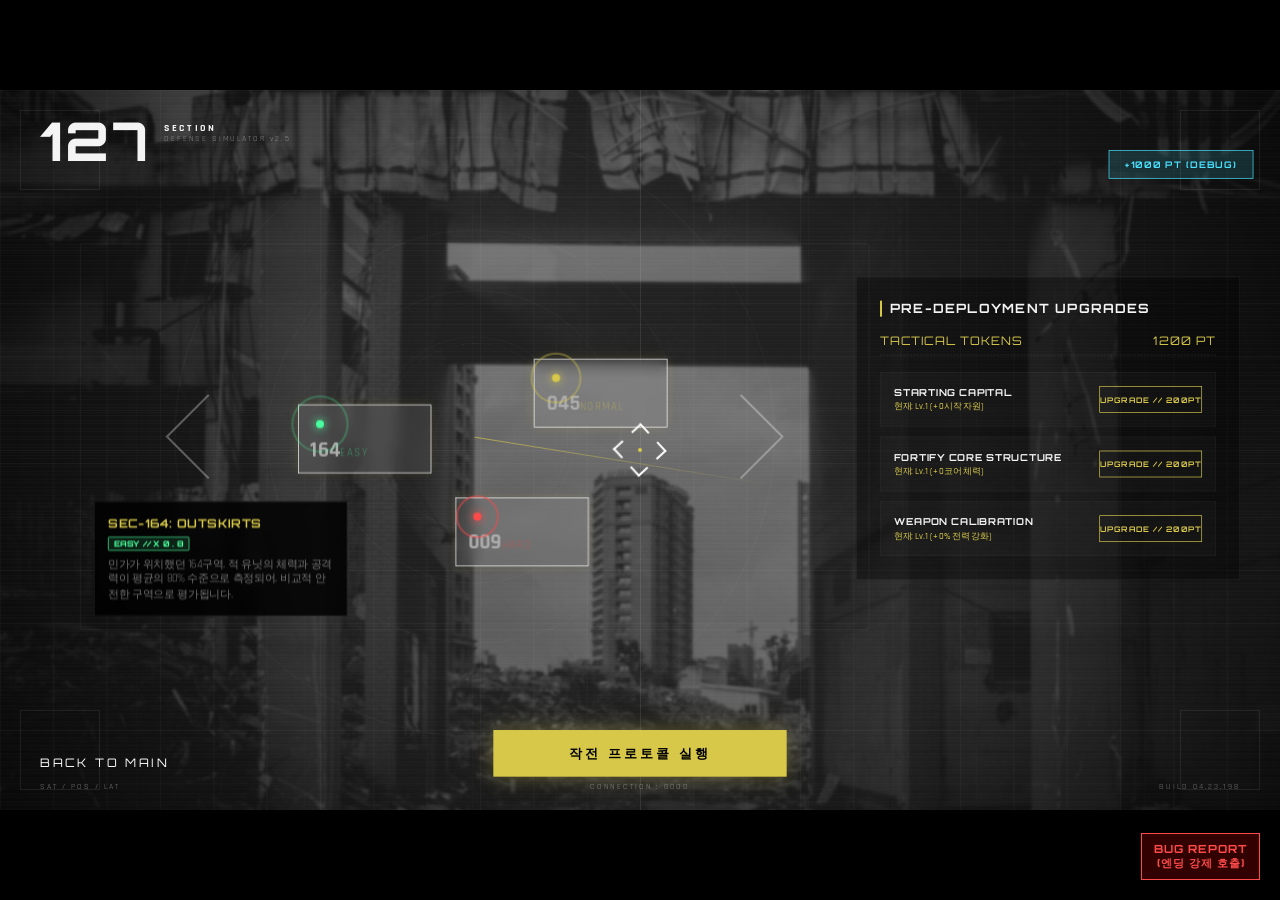
==== defence/index.html @ 4354e817 ". (디펜스) 나중) 이미지 삽입 배님한테 공격당한거의 10퍼 되돌리게 하기 버그테스트! 기능테스트!  (가챠) 최적화  (안내) 나중) 내용 작성  (인벤토리) 나중) 내용 작성" ====
<!DOCTYPE html>
<html lang="ko">
<head>
  <meta charset="UTF-8" />
  <meta name="viewport" content="width=device-width, initial-scale=1.0"/>
  <title>127 SECTION // TACTICAL LINE DEFENSE SYSTEM</title>

  <link rel="preconnect" href="https://fonts.googleapis.com">
  <link rel="preconnect" href="https://fonts.gstatic.com" crossorigin>
  <link href="https://fonts.googleapis.com/css2?family=Orbitron:wght@400;500;700;800&family=Rajdhani:wght@400;500;600;700&display=swap" rel="stylesheet">
  
  <script src="https://cdn.jsdelivr.net/npm/gsap@3.12.5/dist/gsap.min.js"></script>

  <style>
    /* =========================================
       디자인 시스템 기본 및 테마 컬러 변수 정의
    ========================================= */
    *{ margin:0; padding:0; box-sizing:border-box; user-select: none; }
    :root{
      --bg:#070707;
      --line:rgba(255,255,255,.08);
      --line-strong:rgba(255,255,255,.18);
      --text:#f4f4f4;
      --sub:rgba(255,255,255,.45);
      --yellow:#d7c84a;
      --red:#ff4a4a;
      --blue:#4ae2ff;
      --green:#4aff9e;
    }
    body{ width:100vw; height:100vh; overflow:hidden; background:#000; font-family:'Rajdhani', sans-serif; color:var(--text); }

    /* =========================================
       DYNAMIC SCALE WRAPPER
    ========================================= */
    #ui-scale-wrapper{
      position:absolute; width:1920px; height:1080px; left:50%; top:50%;
      transform: translate(-50%, -50%) scale(1); overflow:hidden; background:#050505;
    }

    /* 배경 및 HUD 환경 */
    .background-map{
      position:absolute; inset:0;
      background: radial-gradient(circle at center, rgba(255,255,255,.03), transparent 60%), url("https://images.unsplash.com/photo-1524661135-423995f22d0b?q=80&w=2400&auto=format&fit=crop");
      background-size:cover; background-position:center; filter: grayscale(1) contrast(1.2) brightness(.52);
      transform: scale(1.05); transition: background-image 0.8s ease-in-out;
    }
    .background-map::after{
      content:""; position:absolute; inset:0;
      background: linear-gradient(rgba(255,255,255,.03) 1px, transparent 1px), linear-gradient(90deg, rgba(255,255,255,.03) 1px, transparent 1px);
      background-size:120px 120px; mix-blend-mode:screen;
    }
    .map-noise{ position:absolute; inset:0; background-image:url("https://www.transparenttextures.com/patterns/asfalt-dark.png"); opacity:.2; }
    .vignette{ position:absolute; inset:0; background: radial-gradient(circle, transparent 40%, rgba(0,0,0,.7) 100%); }

    /* HUD 요소들 */
    .hud{ position:absolute; inset:0; pointer-events:none; z-index: 1; }
    .grid{ position:absolute; inset:0; background: linear-gradient(rgba(255,255,255,.03) 1px, transparent 1px), linear-gradient(90deg, rgba(255,255,255,.03) 1px, transparent 1px); background-size:80px 80px; }
    .scan-lines{ position:absolute; inset:0; opacity:.08; background: repeating-linear-gradient(0deg, rgba(255,255,255,.25) 0px, rgba(255,255,255,.25) 1px, transparent 1px, transparent 4px); }
    .noise-overlay{ position:absolute; inset:0; background-image: radial-gradient(rgba(255,255,255,.08) 1px, transparent 1px); background-size:4px 4px; opacity:.03; }
    .crosshair{ position:absolute; background:rgba(255,255,255,.07); }
    .crosshair.horizontal{ width:100%; height:1px; top:50%; }
    .crosshair.vertical{ width:1px; height:100%; left:50%; }
    .hud-corner{ position:absolute; width:120px; height:120px; border: 1px solid rgba(255,255,255,.12); }
    .tl{ top:30px; left:30px; } .tr{ top:30px; right:30px; } .bl{ bottom:30px; left:30px; } .br{ bottom:30px; right:30px; }

    /* TOP BAR */
    .top-bar{ position:absolute; left:60px; right:60px; top:35px; z-index:10; display:flex; justify-content:space-between; align-items:flex-start; }
    .system-left{ display:flex; flex-direction:column; gap:18px; }
    .system-id{ display:flex; align-items:flex-start; gap:18px; }
    .id-big{ font-family:'Orbitron', sans-serif; font-size:5rem; line-height:1; font-weight:800; letter-spacing:6px; color:var(--text); }
    .id-text{ display:flex; flex-direction:column; margin-top:12px; }
    .id-text span:first-child{ font-size:.95rem; letter-spacing:4px; font-weight:700; }
    .id-text span:last-child{ font-size:.72rem; letter-spacing:3px; opacity:.45; }
    .system-right{ display:flex; gap:16px; }
    .mini-stat{ min-width:160px; padding: 14px 18px; background: rgba(0,0,0,.6); border: 1px solid rgba(255,255,255,.08); display:flex; flex-direction:column; gap:4px; }
    .mini-label{ font-size:.7rem; letter-spacing:2px; opacity:.45; font-weight:600; }
    .mini-value{ font-size:1.3rem; font-weight:700; font-family:'Orbitron', sans-serif; color:var(--yellow); }
    .mini-value.red { color: var(--red); }

    /* PANELS */
    .app-screen { position: absolute; inset: 0; padding: 160px 60px 60px; z-index: 5; }
    .lobby-layout { display: grid; grid-template-columns: 1fr 576px; gap: 40px; height: 100%; margin-top: 20px; }
    .lobby-map-panel { position: relative; width: 100%; height: 100%; display: flex; flex-direction: column; justify-content: space-between; }
    .tactical-world-grid { position: relative; width: 100%; height: 580px; border: 1px solid rgba(255, 255, 255, 0.08); background: transparent; border-radius: 4px; margin-left: 60px; margin-top: 50px; }
    .radar{ position:absolute; left:50%; top:50%; border-radius:50%; transform: translate(-50%, -50%); pointer-events:none; }
    .radar-1{ width:900px; height:900px; border: 1px solid rgba(255,255,255,.06); }
    .radar-1::before{ content:""; position:absolute; left:50%; top:50%; width:50%; height:1px; background: linear-gradient(90deg, var(--yellow), transparent); transform-origin:left center; }
    .radar-2{ width:620px; height:620px; border: 1px dashed rgba(255,255,255,.08); }
    .radar-3{ width:300px; height:300px; border: 1px solid rgba(255,255,255,.05); }
    .map-radar-circle { position: absolute; left: 50%; top: 50%; border-radius: 50%; transform: translate(-50%, -50%); pointer-events: none; }
    .map-radar-circle.c1 { width: 440px; height: 440px; border: 1px solid rgba(255,255,255,0.06); }
    .map-radar-circle.c2 { width: 280px; height: 280px; border: 1px dashed rgba(255,255,255,0.08); }
    .map-radar-circle.c3 { width: 120px; height: 120px; border: 1px solid rgba(255,255,255,0.04); }
    .map-bracket-indicator { position: absolute; width: 60px; height: 60px; border: 2px solid rgba(255, 255, 255, 0.3); pointer-events: none; transition: all 0.3s ease; }
    .map-bracket-indicator.left { left: calc(50% - 400px); top: 50%; transform: translate(-50%, -50%) rotate(45deg) scale(1.5); border-top: none; border-right: none; }
    .map-bracket-indicator.right { left: calc(50% + 400px); top: 50%; transform: translate(-50%, -50%) rotate(45deg) scale(1.5); border-bottom: none; border-left: none; }

    /* NODES */
    .tactical-node-card { position: absolute; display: flex; align-items: center; gap: 12px; cursor: pointer; z-index: 10; transform: translate(-50%, -50%); }
    .node-marker-hub { position: relative; width: 28px; height: 28px; display: flex; align-items: center; justify-content: center; }
    .node-pulse-halo { position: absolute; inset: -14px; border-radius: 50%; border: 2px solid currentColor; opacity: 0.8; }
    .node-core-point { width: 12px; height: 12px; border-radius: 50%; background-color: currentColor; box-shadow: 0 0 15px currentColor; }
    .node-hud-box { position: absolute; width: 200px; padding: 14px 18px; background: rgba(255, 255, 255, .05); border: 1px solid rgba(255, 255, 255, .12); backdrop-filter: blur(10px); display: flex; flex-direction: column; gap: 4px; top: 100%; left: 50%; transform: translateX(-50%); margin-top: 10px; }
    .node-hud-box .num { font-size: 2rem; font-weight: 700; }
    .node-hud-box .txt { opacity: .45; letter-spacing: 2px; }
    .tactical-node-card:hover .node-hud-box { background: rgba(255, 255, 255, 0.12); border-color: rgba(255, 255, 255, 0.3); }
    .tactical-node-card.active .node-hud-box { border-color: #ffffff; background: rgb(205 205 205 / 12%); box-shadow: 0 0 15px rgba(215, 200, 74, 0.15); }
    .tactical-node-card.active .node-hud-box .num { color: #adadad;}
    .node-card-easy { left: 36%; top: 40%; color: var(--green); }
    .node-card-normal { left: 66%; top: 28%; color: var(--yellow); }
    .node-card-hard { left: 56%; top: 64%; color: var(--red); }

    /* BRIEFING */
    .map-briefing-info { position: absolute; left: 20px; bottom: 20px; width: 380px; background: rgba(0,0,0,0.85); border: 1px solid rgba(255,255,255,0.1); padding: 20px; display: flex; flex-direction: column; gap: 10px; backdrop-filter: blur(8px); pointer-events: none; z-index: 15; }
    .brief-sector-title { font-family: 'Orbitron', sans-serif; font-weight: 700; font-size: 1.1rem; color: var(--yellow); letter-spacing: 1px; }
    .brief-threat-badge { font-family: 'Orbitron', sans-serif; font-size: 0.75rem; font-weight: 800; padding: 2px 8px; border-radius: 2px; align-self: flex-start; text-transform: uppercase; }
    .brief-threat-badge.easy { background: rgba(74,255,158,0.12); color: var(--green); border: 1px solid var(--green); }
    .brief-threat-badge.normal { background: rgba(215,200,74,0.12); color: var(--yellow); border: 1px solid var(--yellow); }
    .brief-threat-badge.hard { background: rgba(255,74,74,0.12); color: var(--red); border: 1px solid var(--red); }
    .brief-text { color: var(--sub); line-height: 1.4; }

    /* UPGRADES */
    .lobby-upgrades-panel { background: rgb(0 0 0 / 37%); border: 1px solid rgba(255, 255, 255, 0.08); padding: 35px; display: flex; flex-direction: column; gap: 25px; height: fit-content; margin-top: 100px; }
    .upgrade-section-header { font-family: 'Orbitron', sans-serif; font-size: 1.2rem; letter-spacing: 2px; border-left: 3px solid var(--yellow); padding-left: 12px; font-weight: 700; }
    .token-display-box { font-family: 'Orbitron', sans-serif; font-size: 1.1rem; color: var(--yellow); letter-spacing: 1.5px; display: flex; justify-content: space-between; border-bottom: 1px dashed rgba(255,255,255,0.15); padding-bottom: 10px; }
    .pre-upgrade-container { display: flex; flex-direction: column; gap: 15px; }
    .pre-upgrade-row { background: rgba(255,255,255,0.02); border: 1px solid rgba(255,255,255,0.05); padding: 20px; display: flex; justify-content: space-between; align-items: center; transition: border-color 0.2s; }
    .pre-upgrade-row:hover { border-color: rgba(255,255,255,0.15); }
    .upgrade-detail { display: flex; flex-direction: column; gap: 5px; }
    .upgrade-title-text { font-family: 'Orbitron', sans-serif; font-size: 0.9rem; font-weight: 700; letter-spacing: 1px; }
    .upgrade-lvl-indicator { font-size: 0.8rem; color: var(--yellow); font-weight: 500; }
    .pre-upgrade-action-btn { height: 40px; min-width: 120px; border: 1px solid var(--yellow); background: transparent; color: var(--yellow); font-family: 'Orbitron', sans-serif; font-weight: 700; font-size: 0.72rem; letter-spacing: 1px; cursor: pointer; transition: all 0.2s; }
    .pre-upgrade-action-btn:hover:not(:disabled) { background: var(--yellow); color: #000; }
    .pre-upgrade-action-btn:disabled { opacity: 0.2; border-color: rgba(255,255,255,0.15); color: rgba(255,255,255,0.3); cursor: not-allowed; }

    /* RESET BUTTON */
    .reset-data-btn {
      position: fixed;
      top: 40px;
      right: 40px;
      z-index: 99999;
      background: rgba(255, 74, 74, 0.15);
      color: var(--red);
      border: 1px solid var(--red);
      padding: 12px 24px;
      font-family: 'Orbitron', 'Pretendard', sans-serif;
      font-size: 0.85rem;
      font-weight: 700;
      letter-spacing: 2px;
      cursor: pointer;
      transition: all 0.2s ease;
      display: none; /* 초기에는 숨김 */
    }
    .reset-data-btn:hover {
      background: var(--red);
      color: #fff;
      box-shadow: 0 0 20px rgba(255, 74, 74, 0.6);
    }

    /* BATTLE TRIGGERS */
    .engage-system-wrapper { position: absolute; bottom: 50px; left: 50%; transform: translateX(-50%); z-index: 20; }
    .engage-system-trigger { width: 440px; height: 70px; background: var(--yellow); color: #000; border: none; font-family: 'Orbitron', sans-serif; font-weight: 800; font-size: 1.25rem; letter-spacing: 4px; cursor: pointer; box-shadow: 0 0 30px rgba(215,200,74,0.35); transition: all 0.2s; }
    .engage-system-trigger:hover { background: #fff; box-shadow: 0 0 45px rgba(255,255,255,0.5); }

    /* BATTLE LAYOUT */
    .battle-layout{ width:100%; height:100%; display:flex; justify-content:center; align-items:center; }
    .center-battle-stage { width: 1280px; display: flex; flex-direction: column; gap: 25px; }
    #battlefield{ position:relative; width:100%; height:540px; border: 1px solid rgba(255,255,255,0.06); background: rgba(0,0,0,0.3); border-bottom: 2px solid rgba(255,255,255,0.15); }
    .base { position: absolute; bottom: 50px; width: 110px; height: 260px; border: 2px solid rgba(255,255,255,0.2); backdrop-filter: blur(5px); display: flex; flex-direction: column; justify-content: center; align-items: center; gap: 15px; }
    .base.player { left: 40px; border-color: var(--blue); background: rgba(74,226,255,0.05); }
    .base.enemy { right: 40px; border-color: var(--red); background: rgba(255,74,74,0.05); }
    .base-title { font-family: 'Orbitron', sans-serif; font-weight: 700; font-size: 0.9rem; letter-spacing: 1px; }
    .base-hp-text { font-size: 1.1rem; font-weight: 700; font-family: 'Orbitron', sans-serif; }

    .bottom-deployment-deck { display: grid; grid-template-columns: repeat(7, 1fr); gap: 15px; background: rgba(0,0,0,0.8); border: 1px solid rgba(255,255,255,0.08); padding: 20px; }
    .unit-spawn-card{ background: rgba(255,255,255,.02); border: 1px solid rgba(255,255,255,.05); padding: 12px; display: flex; flex-direction: column; gap: 12px; height: 180px; justify-content: flex-start; }
    .spawn-btn{ width: 100%; flex-grow: 1; border: 1px solid rgba(255,255,255,.15); background: rgba(255,255,255,.04); color: #fff; font-family: 'Orbitron', sans-serif; font-weight: 700; font-size: 0.95rem; letter-spacing: 1px; cursor: pointer; display: flex; flex-direction: column; justify-content: center; align-items: center; gap: 12px; transition: .2s; }
    .spawn-btn .unit-name { text-align: center; line-height: 1.1; word-break: keep-all; }
    .spawn-btn:hover:not(:disabled){ background: var(--yellow); color:#000; border-color:var(--yellow); }
    .spawn-btn:disabled{ opacity:0.25; cursor:not-allowed; }
    .spawn-btn .cost{ color:var(--yellow); font-size: 1.1rem; }
    .spawn-btn:hover .cost{ color:#000; }
    .unit-desc{ font-size: 0.72rem; color: var(--sub); letter-spacing: 0.5px; line-height: 1.35; text-align: center; height: 38px; display: flex; align-items: center; justify-content: center; }

    .entity { position: absolute; width: 50px; height: 74px; display: flex; flex-direction: column; align-items: center; justify-content: flex-end; }
    .hp-container { width: 100%; height: 5px; background: rgba(0,0,0,0.6); border: 1px solid rgba(255,255,255,0.1); margin-bottom: 3px; }
    .hp-bar { height: 100%; width: 100%; background: #fff; transition: width 0.1s ease; }
    .cooldown-container { width: 100%; height: 4px; background: rgba(0,0,0,0.7); border: 1px solid rgba(255,255,255,0.05); margin-top: 4px; }
    .cooldown-bar { height: 100%; width: 0%; background: var(--yellow); }
    .sprite { width: 40px; height: 40px; border: 2px solid #fff; position: relative; }
    
    .entity.player .sprite { border-color: var(--blue); background: rgba(74,226,255,0.2); box-shadow: 0 0 10px rgba(74,226,255,0.4); }
    .entity.enemy .sprite { border-color: var(--red); background: rgba(255,74,74,0.2); box-shadow: 0 0 10px rgba(255,74,74,0.4); transform: rotate(45deg); }
    .entity.moondae .sprite { border-color: #00ffff; background: rgba(0,255,255,0.2); box-shadow: 0 0 12px rgba(0,255,255,0.5); }
    .entity.ahyeon .sprite { border-color: #10b981; background: rgba(16,185,129,0.2); box-shadow: 0 0 12px rgba(16,185,129,0.5); }
    .entity.bigsejin { height: 109px; width: 60px; }
    .entity.bigsejin .sprite { width: 55px; height: 75px; border-width: 3px; border-color: #f59e0b; background: rgba(245,158,11,0.2); box-shadow: 0 0 15px rgba(245,158,11,0.6); }
    .entity.minisejin .sprite { border-color: #ec4899; background: rgba(236,72,153,0.2); box-shadow: 0 0 12px rgba(236,72,153,0.5); }
    .entity.chongwoo .sprite { border-color: #3b82f6; background: rgba(59,130,246,0.2); box-shadow: 0 0 12px rgba(59,130,246,0.5); width: 35px; }
    .entity.rabin .sprite { border-color: #f97316; background: rgba(249,115,22,0.2); box-shadow: 0 0 12px rgba(249,115,22,0.5); width: 44px; height: 44px; }
    .entity.eugyin .sprite { border-color: #a855f7; background: rgba(168,85,247,0.2); box-shadow: 0 0 12px rgba(168,85,247,0.5); }
    .entity.striker .sprite { width: 46px; height: 46px; }
    .entity.titan .sprite { width: 60px; height: 75px; border-width: 3px; }

    #end-overlay { position: absolute; inset: 0; background: rgba(0,0,0,0.85); z-index: 100; display: none; flex-direction: column; justify-content: center; align-items: center; gap: 20px; }
    .end-title { font-family: 'Orbitron', sans-serif; font-size: 3rem; font-weight: 900; letter-spacing: 4px; }
    .restart-btn { width: 240px; height: 55px; border: 1px solid var(--yellow); background: transparent; color: var(--yellow); font-family: 'Orbitron', sans-serif; font-weight: 700; cursor: pointer; transition: all 0.2s;}
    .restart-btn:hover { background: var(--yellow); color: #000; }

    /* ENDING CREDITS (최적화 반영) */
    #ending-credits-overlay {
      position: absolute; inset: 0; background: radial-gradient(circle at center, rgba(5, 8, 8, 0.98) 0%, rgba(1, 2, 2, 0.99) 100%);
      z-index: 2000; display: none; flex-direction: column; justify-content: center; align-items: center; gap: 45px; box-sizing: border-box;
      backdrop-filter: blur(15px) contrast(1.1);
      
      /* GPU 가속 강제 할당 및 렌더링 힌트 */
      will-change: transform, filter, backdrop-filter;
      transform: translateZ(0);

      animation: section127_BootOverlay 0.5s cubic-bezier(0.16, 1, 0.3, 1) forwards, section127_FinalGlitch 0.4s linear 1.4s 1 forwards; 
    }
    #ending-credits-overlay::before {
      content: ""; position: absolute; inset: 0; pointer-events: none;
      background: repeating-linear-gradient(0deg, rgba(255, 255, 255, 0.02) 0px, rgba(255, 255, 255, 0.02) 1px, transparent 1px, transparent 3px); z-index: 2001;
    }
    .credits-title {
      font-family: 'Orbitron', sans-serif; font-size: 3.8rem; font-weight: 900; color: var(--yellow); letter-spacing: 12px; text-transform: uppercase;
      position: relative; text-shadow: 0 0 10px rgba(215, 200, 74, 0.6), 0 0 30px rgba(215, 200, 74, 0.2);
      opacity: 0; 
      will-change: transform, opacity;
      transform: translateZ(0);
      animation: section127_GlitchTitle 0.4s cubic-bezier(0.16, 1, 0.3, 1) 0.2s forwards;
    }
    .credits-stats-box {
      position: relative; width: 640px; padding: 45px; background: rgba(7, 7, 7, 0.85); border: 1px solid rgba(255, 255, 255, 0.05);
      display: flex; flex-direction: column; gap: 24px; opacity: 0; 
      will-change: transform, opacity;
      transform: scale(0.96) translate3d(0, 20px, 0); 
      animation: section127_SyncMatrix 0.6s cubic-bezier(0.16, 1, 0.3, 1) 0.4s forwards;
    }
    .credits-stats-box::before, .credits-stats-box::after { content: ""; position: absolute; width: 14px; height: 14px; border: 2px solid var(--yellow); pointer-events: none; }
    .credits-stats-box::before { top: -1px; left: -1px; border-right: none; border-bottom: none; }
    .credits-stats-box::after { bottom: -1px; right: -1px; border-left: none; border-top: none; }
    .credits-stat-line { display: flex; justify-content: space-between; align-items: center; font-size: 1.05rem; letter-spacing: 2px; border-bottom: 1px solid rgba(255, 255, 255, 0.04); padding-bottom: 12px; }
    .credits-stat-line span:first-child { color: var(--sub); font-weight: 500; }
    .credits-stat-line span:last-child { font-family: 'Orbitron', sans-serif; font-weight: 700; color: var(--green); text-shadow: 0 0 8px rgba(74, 255, 158, 0.4); }
    .credits-actions { 
      display: flex; gap: 24px; opacity: 0; 
      will-change: transform, opacity;
      transform: translateZ(0);
      animation: section127_DeployButtons 0.4s ease 0.8s forwards; 
    }
    .credits-btn { position: relative; padding: 16px 36px; font-family: 'Orbitron', sans-serif; font-size: 0.95rem; font-weight: 700; letter-spacing: 3px; background: rgba(255, 255, 255, 0.01); color: #fff; border: 1px solid rgba(255, 255, 255, 0.15); text-transform: uppercase; cursor: pointer; transition: all 0.2s cubic-bezier(0.16, 1, 0.3, 1); }
    .credits-btn:hover { background: #fff; color: #000; box-shadow: 0 0 15px rgba(255, 255, 255, 0.3); }

    /* KEYFRAMES (GPU 가속 최적화 적용) */
    @keyframes section127_FinalGlitch {
      0% { transform: translate3d(0, 0, 0) skewX(0deg); filter: hue-rotate(0deg) contrast(1); }
      10% { transform: translate3d(-3px, 2px, 0) skewX(-4deg); filter: hue-rotate(90deg) brightness(1.3) contrast(1.5); background: rgba(10, 25, 25, 0.98); }
      20% { transform: translate3d(3px, -1px, 0) skewX(4deg); filter: hue-rotate(0deg) brightness(1); }
      30% { transform: translate3d(0, 0, 0) skewX(0deg); }
      90% { transform: translate3d(-1px, -2px, 0) skewX(2deg); filter: brightness(1.4); }
      95% { transform: translate3d(4px, 1px, 0) skewX(-2deg); filter: hue-rotate(-50deg) contrast(1.2); }
      100% { transform: translate3d(0, 0, 0) skewX(0deg); filter: hue-rotate(0deg) contrast(1); }
    }
    @keyframes section127_BootOverlay { from { background: rgba(0, 0, 0, 0); backdrop-filter: blur(0px); } to { background: radial-gradient(circle at center, rgba(5, 8, 8, 0.98) 0%, rgba(1, 2, 2, 0.99) 100%); backdrop-filter: blur(15px) contrast(1.1); } }
    @keyframes section127_GlitchTitle { 0% { opacity: 0; transform: scale(1.1) translateZ(0); filter: blur(10px); } 70% { opacity: 0.8; transform: scale(0.98) translateZ(0); filter: blur(2px); } 85% { opacity: 0.5; transform: scale(1.02) translateZ(0); } 100% { opacity: 1; transform: scale(1) translateZ(0); filter: blur(0px); } }
    @keyframes section127_SyncMatrix { from { opacity: 0; transform: scale(0.95) translate3d(0, 30px, 0); border-color: rgba(215, 200, 74, 0.4); } to { opacity: 1; transform: scale(1) translate3d(0, 0, 0); border-color: rgba(255, 255, 255, 0.05); box-shadow: 0 20px 50px rgba(0, 0, 0, 0.8), inset 0 0 30px rgba(215, 200, 74, 0.02); } }
    @keyframes section127_DeployButtons { from { opacity: 0; transform: translate3d(0, 10px, 0); } to { opacity: 1; transform: translate3d(0, 0, 0); } }

    /* FOOTER & CURSOR */
    .bottom-bar{ position:absolute; left:60px; right:60px; bottom:28px; display:flex; justify-content:space-between; font-size:.75rem; letter-spacing:3px; opacity:.45; z-index: 10; }
    #target-cursor { position: fixed; left: 0; top: 0; width: 0; height: 0; pointer-events: none; z-index: 999999; }
    .target-cursor-dot { position: absolute; left: 50%; top: 50%; width: 4px; height: 4px; background-color: var(--yellow); border-radius: 50%; transform: translate(-50%, -50%); }
    .cursor-rotator { position: absolute; left: 50%; top: 50%; width: 0; height: 0; }
    .target-cursor-corner { position: absolute; width: 12.6px; height: 12.6px; border: 2px solid #fff; }
    .target-cursor-corner.tl { left: 0; top: 0; border-right: none; border-bottom: none; transform: translate(-18.9px, -18.9px); }
    .target-cursor-corner.tr { left: 0; top: 0; border-left: none; border-bottom: none; transform: translate(6.3px, -18.9px); }
    .target-cursor-corner.br { left: 0; top: 0; border-left: none; border-top: none; transform: translate(6.3px, 6.3px); }
    .target-cursor-corner.bl { left: 0; top: 0; border-right: none; border-top: none; transform: translate(-18.9px, 6.3px); }
    
    @keyframes blinkCursor { from, to { border-color: transparent } 50% { border-color: var(--yellow); } }
    .screen-transition-overlay { position: absolute; left: 0; right: 0; top: -100%; height: 100%; background: #050505; z-index: 99; transition: top 0.5s cubic-bezier(0.77, 0, 0.175, 1); display: flex; justify-content: center; align-items: center; }
    .screen-transition-overlay.active { top: 0; }
    .screen-transition-overlay.exit { top: 100%; }
    .transition-text { font-family: 'Orbitron', sans-serif; font-size: 3rem; color: white; letter-spacing: 12px; font-weight: 800; white-space: nowrap; border-right: 4px solid white; padding-right: 8px; display: none; animation: blinkCursor 0.8s step-end infinite; text-shadow: 0 0 20px rgba(215, 200, 74, 0.5); }
    .bug-report-btn { position: absolute; bottom: 20px; right: 20px; z-index: 9999; background: rgba(255, 0, 0, 0.2); color: #ff4a4a; border: 1px solid #ff4a4a; padding: 8px 12px; font-family: 'Orbitron', sans-serif; font-size: 0.7rem; font-weight: bold; cursor: pointer; transition: 0.2s; letter-spacing: 1px; }
    .bug-report-btn:hover { background: #ff4a4a; color: #fff; }

    /* =========================================
    MATERIAL & SSR SELECT MODAL
    ========================================= */
    #material-modal-overlay { position: fixed; inset: 0; background: rgba(0,0,0,0.85); z-index: 999999; display: none; justify-content: center; align-items: center; backdrop-filter: blur(5px); }
    .material-modal-box { background: #0a0a0a; border: 1px solid var(--yellow); padding: 35px; width: 540px; display: flex; flex-direction: column; gap: 20px; box-shadow: 0 0 40px rgba(0,0,0,0.8); }
    #material-modal-title { font-family: 'Orbitron', sans-serif; color: var(--yellow); letter-spacing: 2px; font-size: 1.8rem; margin-bottom: 5px; }
    #material-modal-desc { color: var(--sub); font-size: 0.95rem; line-height: 1.5; word-break: keep-all; }
    .material-modal-list { display: flex; flex-direction: column; gap: 10px; max-height: 350px; overflow-y: auto; padding-right: 10px; }
    .material-item { display: flex; justify-content: space-between; align-items: center; background: rgba(255,255,255,0.03); padding: 15px; border: 1px solid rgba(255,255,255,0.1); transition: 0.2s; }
    .material-item:hover { background: rgba(255,255,255,0.06); }
    .mat-controls { display: flex; align-items: center; gap: 15px; }
    .mat-btn { background: transparent; border: 1px solid rgba(255,255,255,0.3); color: #fff; width: 28px; height: 28px; cursor: pointer; display: flex; justify-content: center; align-items: center; font-size: 1.2rem; transition: 0.2s; }
    .mat-btn:hover { background: var(--yellow); color: #000; border-color: var(--yellow); }
    .material-modal-actions { display: flex; justify-content: space-between; margin-top: 15px; }
    .pre-upgrade-action-btn.cancel { border-color: var(--red); color: var(--red); }
    .pre-upgrade-action-btn.cancel:hover { background: var(--red); color: #fff; }
    .pre-upgrade-action-btn.confirm:disabled { opacity: 0.2; cursor: not-allowed; border-color: rgba(255,255,255,0.2); color: rgba(255,255,255,0.2); }

    /* =========================================
   DEBUG TOKEN BUTTON
========================================= */
.debug-token-btn {
  position: fixed;
  top: 90px; /* 리셋 버튼(40px) 아래에 적절한 간격으로 배치 */
  right: 40px;
  z-index: 99999;
  background: rgba(74, 226, 255, 0.15);
  color: var(--blue);
  border: 1px solid var(--blue);
  padding: 12px 24px;
  font-family: 'Orbitron', 'Pretendard', sans-serif;
  font-size: 0.85rem;
  font-weight: 700;
  letter-spacing: 2px;
  cursor: pointer;
  transition: all 0.2s ease;
}
.debug-token-btn:hover {
  background: var(--blue);
  color: #000;
  box-shadow: 0 0 20px rgba(74, 226, 255, 0.6);
}
  </style>
</head>
<body>

<div id="ui-scale-wrapper">
  <button id="reset-data-btn" class="reset-data-btn cursor-target" onclick="resetGameData()">데이터 리셋하기</button>
  <button id="debug-token-btn" class="debug-token-btn cursor-target" onclick="addDebugTokens()">+1000 PT (DEBUG)</button>
  <div class="background-map" id="dynamic-bg"></div>
  <div class="map-noise"></div>
  <div class="vignette"></div>
  
  <a href="/index.html" style="
      position: fixed;
      left: 60px;
      bottom: 60px;
      z-index: 9999;
      font-size: 1.1rem;
      letter-spacing: 4px;
      font-weight: 400;
      color: rgb(255, 255, 255);
      text-decoration: none;
      font-family: 'Orbitron', 'Pretendard', sans-serif;
      display: inline-block;
      transition: transform 0.2s ease, color 0.2s ease;
  " onmouseover="this.style.transform='scale(1.1)'; this.style.color='#f39c12';" 
  onmouseout="this.style.transform='scale(1)'; this.style.color='#ffffff';">
      BACK TO MAIN
  </a>

  <div class="hud">
    <div class="grid"></div><div class="scan-lines"></div><div class="noise-overlay"></div>
    <div class="crosshair horizontal"></div><div class="crosshair vertical"></div>
    <div class="hud-corner tl"></div><div class="hud-corner tr"></div>
    <div class="hud-corner bl"></div><div class="hud-corner br"></div>
  </div>

  <header class="top-bar">
    <div class="system-left">
      <div class="system-id">
        <span class="id-big">127</span>
        <div class="id-text"><span>SECTION</span><span>DEFENSE SIMULATOR v2.5</span></div>
      </div>
    </div>
    <div class="system-right" id="top-battle-stats" style="visibility: hidden;">
      <div class="mini-stat">
        <span class="mini-label">AVAILABLE CREDITS</span>
        <span class="mini-value" id="stat-credits">$0</span>
      </div>
      <div class="mini-stat">
        <span class="mini-label">PLAYER CORE HP</span>
        <span class="mini-value" id="stat-player-hp">1000/1000</span>
      </div>
      <div class="mini-stat">
        <span class="mini-label">ENEMY MATRIX HP</span>
        <span class="mini-value red" id="stat-enemy-hp">1000/1000</span>
      </div>
    </div>
  </header>

  <div class="app-screen" id="lobby-screen">
    <div class="engage-system-wrapper">
      <button class="engage-system-trigger cursor-target" onclick="engageSystem()">작전 프로토콜 실행</button>
    </div>
    <div class="lobby-layout">
      
      <div class="lobby-map-panel">
        <div class="tactical-world-grid">
          <div class="radar radar-1"></div><div class="radar radar-2"></div><div class="radar radar-3"></div>
          <div class="map-radar-circle c1"></div><div class="map-radar-circle c2"></div><div class="map-radar-circle c3"></div>
          <div class="map-bracket-indicator left"></div><div class="map-bracket-indicator right"></div>
          
          <div class="tactical-node-card node-card-easy active" id="node-easy" onclick="selectDifficulty('easy')" onmouseenter="previewDifficulty('easy')">
            <div class="node-hud-box cursor-target">
              <div class="node-marker-hub"><div class="node-pulse-halo"></div><div class="node-core-point"></div></div>
              <div class="node-content-wrapper"><span class="num">164</span><span class="txt">EASY</span></div>
            </div>
          </div>
          <div class="tactical-node-card node-card-normal active" id="node-normal" onclick="selectDifficulty('normal')" onmouseenter="previewDifficulty('normal')">
            <div class="node-hud-box cursor-target">
              <div class="node-marker-hub"><div class="node-pulse-halo"></div><div class="node-core-point"></div></div>
              <div class="node-content-wrapper"><span class="num">045</span><span class="txt">NORMAL</span></div>
            </div>
          </div>
          <div class="tactical-node-card node-card-hard active" id="node-hard" onclick="selectDifficulty('hard')" onmouseenter="previewDifficulty('hard')">
            <div class="node-hud-box cursor-target">
              <div class="node-marker-hub"><div class="node-pulse-halo"></div><div class="node-core-point"></div></div>
              <div class="node-content-wrapper"><span class="num">009</span><span class="txt">HARD</span></div>
            </div>
          </div>

          <div class="map-briefing-info" id="intel-briefing">
            <div class="brief-sector-title" id="intel-sector">SEC-01: VALLEY OUTPOST</div>
            <div class="brief-threat-badge easy" id="intel-threat">EASY // x0.8</div>
            <div class="brief-text" id="intel-desc">외각 저밀도 교전 시뮬레이션 영역입니다. 적군 유닛의 공격력과 체력이 크게 하향되어 초기 전술 테스트에 완벽히 부합합니다.</div>
          </div>
        </div>
      </div>

      <aside class="lobby-upgrades-panel">
        <div class="upgrade-section-header">PRE-DEPLOYMENT UPGRADES</div>
        <div class="token-display-box"><span>TACTICAL TOKENS</span><span id="lobby-tokens">1000 PT</span></div>
        <div class="pre-upgrade-container">
          <div class="pre-upgrade-row">
            <div class="upgrade-detail"><span class="upgrade-title-text">STARTING CAPITAL</span><span class="upgrade-lvl-indicator" id="lvl-txt-capital">현재: Lv.1 (+0 Credits)</span></div>
            <button class="pre-upgrade-action-btn cursor-target" onclick="buyPreUpgrade('capital')" id="btn-pre-capital">UPGRADE // 200PT</button>
          </div>
          <div class="pre-upgrade-row">
            <div class="upgrade-detail"><span class="upgrade-title-text">FORTIFY CORE STRUCTURE</span><span class="upgrade-lvl-indicator" id="lvl-txt-fortify">현재: Lv.1 (+0 HP)</span></div>
            <button class="pre-upgrade-action-btn cursor-target" onclick="buyPreUpgrade('fortify')" id="btn-pre-fortify">UPGRADE // 200PT</button>
          </div>
          <div class="pre-upgrade-row">
            <div class="upgrade-detail"><span class="upgrade-title-text">WEAPON CALIBRATION</span><span class="upgrade-lvl-indicator" id="lvl-txt-weapon">현재: Lv.1 (+0% 공격력)</span></div>
            <button class="pre-upgrade-action-btn cursor-target" onclick="buyPreUpgrade('weapon')" id="btn-pre-weapon">UPGRADE // 250PT</button>
          </div>
        </div>
      </aside>

    </div>
  </div>

  <div class="app-screen" id="battle-screen" style="display: none;">
    <div class="battle-layout">
      <main class="center-battle-stage">
        <div id="battlefield">
          <div class="base player" id="player-base"><span class="base-title" style="color:var(--blue)">CORE.01</span><span class="base-hp-text" id="player-base-hp" style="color:var(--blue)">1000</span></div>
          <div class="base enemy" id="enemy-base"><span class="base-title" style="color:var(--red)">MATRIX.X</span><span class="base-hp-text" id="enemy-base-hp" style="color:var(--red)">1000</span></div>
        </div>
        <div class="bottom-deployment-deck">
          <div class="unit-spawn-card"><button class="spawn-btn cursor-target" onclick="spawnUnit('moondae')" id="btn-moondae"><span class="unit-name">MOONDAE</span><span class="cost">$120</span></button><div class="unit-desc">아군 전체<br>기동 속도 보조</div></div>
          <div class="unit-spawn-card"><button class="spawn-btn cursor-target" onclick="spawnUnit('ahyeon')" id="btn-ahyeon"><span class="unit-name">AHYEON</span><span class="cost">$140</span></button><div class="unit-desc">적 밀어내기<br>& 위급 아군 회복</div></div>
          <div class="unit-spawn-card"><button class="spawn-btn cursor-target" onclick="spawnUnit('bigsejin')" id="btn-bigsejin"><span class="unit-name">BIGSEJIN</span><span class="cost">$250</span></button><div class="unit-desc">강력 넉백<br>어그로 특화 탱커</div></div>
          <div class="unit-spawn-card"><button class="spawn-btn cursor-target" onclick="spawnUnit('minisejin')" id="btn-minisejin"><span class="unit-name">MINISEJIN</span><span class="cost">$180</span></button><div class="unit-desc">모든 아군 개체<br>공격력 +35%</div></div>
          <div class="unit-spawn-card"><button class="spawn-btn cursor-target" onclick="spawnUnit('chongwoo')" id="btn-chongwoo"><span class="unit-name">CHONGWOO</span><span class="cost">$220</span></button><div class="unit-desc">기지 방어 및<br>장거리 관통 저격</div></div>
          <div class="unit-spawn-card"><button class="spawn-btn cursor-target" onclick="spawnUnit('rabin')" id="btn-rabin"><span class="unit-name">RABIN</span><span class="cost">$190</span></button><div class="unit-desc">초근접 적군<br>강력한 한방 타격</div></div>
          <div class="unit-spawn-card"><button class="spawn-btn cursor-target" onclick="spawnUnit('eugyin')" id="btn-eugyin"><span class="unit-name">EUGYIN</span><span class="cost">$200</span></button><div class="unit-desc">공격 시 광역<br>지속 도트 피해</div></div>
        </div>
      </main>
    </div>
  </div>

  <div id="end-overlay">
    <div class="end-title" id="end-status-title">OPERATIONAL VICTORY</div>
    <button class="restart-btn cursor-target" onclick="resetToLobby()">RETURN TO TACTICAL LOBBY</button>
  </div>

  <div id="ending-credits-overlay">
    <div class="credits-title">SYSTEM FULL CLEAR</div>
    <div class="credits-stats-box">
      <div class="credits-stat-line"><span>작전 프로토콜 실행 횟수</span><span id="cs-proto">0</span></div>
      <div class="credits-stat-line"><span>파괴된 아군 유닛 수</span><span id="cs-ally">0</span></div>
      <div class="credits-stat-line"><span>박살낸 적군 매트릭스 수</span><span id="cs-enemy">0</span></div>
      <div class="credits-stat-line"><span>총 소모 크레딧</span><span id="cs-cred">$0</span></div>
      <div class="credits-stat-line"><span>소환된 개체 등급 비율</span><span id="cs-units">SSR 0 / SR 0 / R 0</span></div>
    </div>
    <div class="credits-actions">
      <button class="credits-btn cursor-target" onclick="continuePlaying()">이어서 플레이하기</button>
    </div>
  </div>

  <div class="screen-transition-overlay" id="screen-transition">
    <div class="transition-text" id="transition-typing-text"></div>
  </div>

  <footer class="bottom-bar">
    <div class="bottom-left">SAT / POS / LAT</div>
    <div class="bottom-center">CONNECTION : GOOD</div>
    <div class="bottom-right">BUILD 04.23.198</div>
  </footer>
</div>

<div id="target-cursor">
  <div class="target-cursor-dot"></div>
  <div class="cursor-rotator">
    <div class="cursor-radar-sweep-line"></div>
    <div class="target-cursor-corner tl"></div><div class="target-cursor-corner tr"></div>
    <div class="target-cursor-corner br"></div><div class="target-cursor-corner bl"></div>
  </div>
</div>

<!-- SSR 선택 및 재화 변환 전용 모달 -->
<div id="material-modal-overlay">
  <div class="material-modal-box">
    <h2 id="material-modal-title">재료 선택</h2>
    <p id="material-modal-desc"></p>
    <div id="material-modal-list" class="material-modal-list"></div>
    <div class="material-modal-actions">
      <button class="pre-upgrade-action-btn cancel cursor-target" onclick="closeMaterialModal()">취소</button>
      <button class="pre-upgrade-action-btn confirm cursor-target" id="material-modal-confirm" disabled>승인</button>
    </div>
  </div>
</div>

<button class="bug-report-btn" onclick="triggerBugReport()">BUG REPORT<br>(엔딩 강제 호출)</button>

<script>
/* ========================================================
   [추가] LOCAL STORAGE 데이터 초기화 및 연동
======================================================== */
// 1. 가챠 페이지에서 저장한 인벤토리 불러오기 (없으면 빈 객체)
let inventory = JSON.parse(localStorage.getItem('gachaInventory')) || {};

// 2. 게임 설정 및 업그레이드 상태 불러오기
const savedConfig = JSON.parse(localStorage.getItem('tacticalConfig'));
// 기존: tokens: 5000
const configState = savedConfig || {
  difficulty: 'easy',
  tokens: 1200, 
  upgrades: { capital: 1, fortify: 1, weapon: 1 }
};

// 3. 게임 통계 불러오기
const savedStats = JSON.parse(localStorage.getItem('tacticalStats'));
const gameStats = savedStats || {
  protocolsExecuted: 0, alliesDestroyed: 0, enemiesDestroyed: 0,
  creditsUsed: 0, ssr: 0, sr: 0, r: 0
};

// 4. 난이도 클리어 기록 불러오기
const savedCleared = JSON.parse(localStorage.getItem('tacticalCleared'));
const clearedDiffs = savedCleared || { easy: false, normal: false, hard: false };

// 데이터 저장 헬퍼 함수 (데이터가 변경될 때마다 호출)
function saveData() {
  localStorage.setItem('gachaInventory', JSON.stringify(inventory)); // 인벤토리 소모 반영
  localStorage.setItem('tacticalConfig', JSON.stringify(configState));
  localStorage.setItem('tacticalStats', JSON.stringify(gameStats));
  localStorage.setItem('tacticalCleared', JSON.stringify(clearedDiffs));
}

/* ========================================================
   기존 변수 및 데이터 설정
======================================================== */
const gameState = {
  credits: 0, maxCredits: 1200, creditRate: 0.22, creditLvl: 1,
  playerBaseHp: 1000, playerBaseMaxHp: 1000, enemyBaseHp: 1000, enemyBaseMaxHp: 1000,
  battlefieldWidth: 1280, playerUnits: [], enemyUnits: [], unitIdCounter: 0,
  enemySpawnTimer: 0, enemySpawnInterval: 180, isGameOver: false, loopId: null
};

const unitRarities = {
  bigsejin: 'ssr', chongwoo: 'ssr',
  minisejin: 'sr', rabin: 'sr', eugyin: 'sr',
  moondae: 'r', ahyeon: 'r'
};

const unitSpecs = {
  moondae:   { cost: 120, hp: 300,  attack: 15,  range: 45,  speed: 2.0, cooldown: 45,  type: 'moondae' },
  ahyeon:    { cost: 140, hp: 350,  attack: 10,  range: 45,  speed: 1.8, cooldown: 40,  type: 'ahyeon' },
  bigsejin:  { cost: 250, hp: 1100, attack: 12,  range: 45,  speed: 1.2, cooldown: 50,  type: 'bigsejin' },
  minisejin: { cost: 180, hp: 280,  attack: 18,  range: 50,  speed: 1.6, cooldown: 45,  type: 'minisejin' },
  chongwoo:  { cost: 220, hp: 200,  attack: 150, range: 1000, speed: 1.0, cooldown: 150, type: 'chongwoo' },
  rabin:     { cost: 190, hp: 450,  attack: 70,  range: 50,  speed: 1.5, cooldown: 100, type: 'rabin' },
  eugyin:    { cost: 200, hp: 300,  attack: 25,  range: 60,  speed: 1.6, cooldown: 40,  type: 'eugyin' },
  e_drone:   { hp: 75,    attack: 12,  range: 50,  speed: 2.6, cooldown: 42,  type: 'e_drone' },     
  e_goliath: { hp: 550,   attack: 42,  range: 50,  speed: 0.9, cooldown: 55,  type: 'e_goliath' }   
};

const difficultyData = {
  easy: {
    sector: "SEC-164: OUTSKIRTS", threat: "EASY // x 0 . 8", badgeClass: "easy",
    desc: "민가가 위치했던 164구역. 적 유닛의 체력과 공격력이 평균의 80% 수준으로 측정되어, 비교적 안전한 구역으로 평가됩니다.",
    bgImage: "background/easy.png"
  },
  normal: {
    sector: "SEC-45: VALLEY OUTPOST", threat: "NORMAL // x 1 . 0", badgeClass: "normal",
    desc: "붕괴한 전초기지가 위치한 45구역. 적 유닛의 체력과 공격력이 평균 수준으로 측정되어, 만반의 준비가 이루어져야 합니다.",
    bgImage: "background/normal.png"
  },
  hard: {
    sector: "SEC-9: CENTRAL CORE GATE", threat: "HARD // x 1 . 6", badgeClass: "hard",
    desc: "센터 구역이 위치한 9구역. 적 유닛의 체력과 데미지가 각각 평균의 1.6배 1.4배 수준으로 측정되어, 함부로 진입하면 돌아올 길이 없게 됩니다.",
    bgImage: "background/hard.png"
  }
};

/* ========================================================
   [유틸리티] SSR 매핑 및 레벨별 요구 자원 계산
======================================================== */
const unitToSSRMap = {
  moondae: 'Drone Boy UNIT',
  eugyin: 'Clockwork Boy UNIT',
  rabin: 'Pit Boy UNIT',
  ahyeon: 'Water Man UNIT',
  chongwoo: 'Silent Sniper UNIT',
  bigsejin: 'Podium Man UNIT',
  minisejin: 'Secret Researcher UNIT'
};

function consumeItemsByRarity(rarity, count) {
  let remaining = count;
  for (const [itemName, itemData] of Object.entries(inventory)) {
    if (itemData.rarity === rarity && itemData.count > 0) {
      const toConsume = Math.min(itemData.count, remaining);
      inventory[itemName].count -= toConsume;
      remaining -= toConsume;
    }
    if (remaining <= 0) break;
  }
}

/* ========================================================
   [최적화] UI Element Cache 및 Dirty Checking State
======================================================== */
const uiCache = {};
const uiState = { credits: -1, playerHp: -1, enemyHp: -1 };

function initUICache() {
  uiCache.statCredits = document.getElementById('stat-credits');
  uiCache.statPlayerHp = document.getElementById('stat-player-hp');
  uiCache.playerBaseHp = document.getElementById('player-base-hp');
  uiCache.statEnemyHp = document.getElementById('stat-enemy-hp');
  uiCache.enemyBaseHp = document.getElementById('enemy-base-hp');
  
  uiCache.btns = {
    moondae: document.getElementById('btn-moondae'),
    ahyeon: document.getElementById('btn-ahyeon'),
    bigsejin: document.getElementById('btn-bigsejin'),
    minisejin: document.getElementById('btn-minisejin'),
    chongwoo: document.getElementById('btn-chongwoo'),
    rabin: document.getElementById('btn-rabin'),
    eugyin: document.getElementById('btn-eugyin')
  };
}

/* ========================================================
   LOBBY CONTROL FUNCTIONS
======================================================== */
/* ========================================================
   LOBBY CONTROL FUNCTIONS
======================================================== */
function selectDifficulty(diff) {
  configState.difficulty = diff;

  // 1. 난이도별 시작 토큰(PT) 계수 할당
  if (diff === 'easy') {
    configState.tokens = 1200;
  } else if (diff === 'normal') {
    configState.tokens = 600;
  } else if (diff === 'hard') {
    configState.tokens = 200;
  }

  // 2. 난이도 변경 시 밸런스를 위해 업그레이드 레벨 초기화 (악용 방지)
  configState.upgrades = { capital: 1, fortify: 1, weapon: 1 };

  // 3. UI 노드 활성화 상태 변경
  document.querySelectorAll('.tactical-node-card').forEach(node => node.classList.remove('active'));
  const selectedNode = document.getElementById(`node-${diff}`);
  if (selectedNode) selectedNode.classList.add('active');
  
  // 4. 관련 UI 및 데이터 즉시 갱신
  updateIntelBriefing(diff);
  updateLobbyUI(); // 변경된 토큰과 초기화된 업그레이드 수치를 화면에 반영
  saveData(); // 설정 변경 로컬 스토리지에 저장
}

function previewDifficulty(diff) { updateIntelBriefing(diff); }

function updateIntelBriefing(diff) {
  const data = difficultyData[diff];
  if (!data) return;
  document.getElementById('intel-sector').innerText = data.sector;
  const threatEl = document.getElementById('intel-threat');
  threatEl.innerText = data.threat; 
  threatEl.className = "brief-threat-badge " + data.badgeClass;
  document.getElementById('intel-desc').innerText = data.desc;
  const dynamicBg = document.getElementById('dynamic-bg');
  dynamicBg.style.backgroundImage = `radial-gradient(circle at center, rgba(255,255,255,.03), transparent 60%), url('${data.bgImage}')`;
}

document.querySelector('.tactical-world-grid').addEventListener('mouseleave', () => {
  updateIntelBriefing(configState.difficulty);
});

/* ========================================================
   [유틸리티] 레벨별 요구 자원 계산 (구간 및 단위 개선)
======================================================== */
/* ========================================================
   [유틸리티] 레벨별 요구 자원 계산 (단위 변경 반영)
======================================================== */
/* ========================================================
   [유틸리티] 레벨별 요구 자원 계산 (비용 500PT 고정 및 단위 반영)
======================================================== */
function getUpgradeRequirement(currentLevel) {
  // 기본 비용 200부터 시작하되, 최대 한도를 500으로 고정
  const tokenCost = Math.min(500, 200 + (currentLevel - 1) * 150);
  let reqRarity = null;
  let reqCount = 0;

  if (currentLevel >= 16) {
    reqRarity = 'SSR';
    reqCount = currentLevel - 15;
  } else if (currentLevel >= 11) {
    reqRarity = 'SR';
    reqCount = (currentLevel - 10) * 2; 
  } else if (currentLevel >= 5) {
    reqRarity = 'R';
    reqCount = (currentLevel - 4) * 5;
  }

  return { tokenCost, reqRarity, reqCount };
}

function countAvailableRarity(rarity) {
  let count = 0;
  for (const key in inventory) {
    if (inventory[key].rarity === rarity) count += inventory[key].count;
  }
  return count;
}

// 하위 재료가 부족할 때 변환하여 임시 보관할 더미 함수
function addConvertedUnits(rarity, count) {
  const dummyName = rarity === 'SR' ? 'RESEARCH FRAME' : 'COMMON SUIT'; 
  if (!inventory[dummyName]) inventory[dummyName] = { rarity: rarity, count: 0 };
  inventory[dummyName].count += count;
}

/* ========================================================
   업그레이드 및 변환 제어 로직
======================================================== */
let modalContext = null;

function buyPreUpgrade(type) {
  const currentLevel = configState.upgrades[type];
  const req = getUpgradeRequirement(currentLevel);

  // 1. 토큰 1차 확인
  if (configState.tokens < req.tokenCost) {
    alert(`[SYSTEM] TACTICAL TOKENS가 부족합니다. (필요: ${req.tokenCost} PT)`);
    return;
  }

  // 2. 재화 조건 확인 및 변환 유도
  if (req.reqRarity) {
    const available = countAvailableRarity(req.reqRarity);

    if (available < req.reqCount) {
      if (req.reqRarity === 'R') {
        const deficit = req.reqCount - available;
        const neededSR = Math.ceil(deficit / 10);
        const availableSR = countAvailableRarity('SR');

        if (availableSR >= neededSR) {
          if (confirm(`R 등급 유닛이 ${deficit}개 부족합니다.\n보유 중인 SR 등급 유닛 ${neededSR}개를 소모하여 R 유닛 ${neededSR * 10}개로 변환하시겠습니까?`)) {
            consumeItemsByRarity('SR', neededSR);
            addConvertedUnits('R', neededSR * 10);
            consumeItemsByRarity('R', req.reqCount);
            completeUpgrade(type, req);
          }
        } else {
          alert(`R 등급 유닛이 부족합니다. (필요: ${req.reqCount}, 보유: ${available})\n변환에 필요한 SR 등급 유닛도 부족합니다.`);
        }
        return;

      } else if (req.reqRarity === 'SR') {
        const deficit = req.reqCount - available;
        const neededSSR = Math.ceil(deficit / 10);
        const availableSSR = countAvailableRarity('SSR');

        if (availableSSR >= neededSSR) {
          // SSR은 무작위 소모 방지를 위해 직접 클릭하는 모달 호출 (변환 모드)
          openSSRSelectModal('convert', neededSSR, type, req);
        } else {
          alert(`SR 등급 유닛이 부족합니다. (필요: ${req.reqCount}, 보유: ${available})\n변환에 필요한 SSR 유닛도 부족합니다.`);
        }
        return;

      } else {
        alert(`SSR 유닛이 부족합니다. (필요: ${req.reqCount}, 보유: ${available})`);
        return;
      }
    }

    // 3. 재화가 이미 충분한 경우
    if (req.reqRarity === 'SSR') {
      // 업그레이드 조건이 SSR일 경우 (소모 모드)
      openSSRSelectModal('consume', req.reqCount, type, req);
      return;
    } else {
      consumeItemsByRarity(req.reqRarity, req.reqCount);
      completeUpgrade(type, req);
    }
  } else {
    // 4. 요구 재화가 없는 경우(Lv.1 ~ 4) 바로 업그레이드
    completeUpgrade(type, req);
  }
}

function completeUpgrade(type, req) {
  configState.tokens -= req.tokenCost;
  configState.upgrades[type]++;
  saveData();
  updateLobbyUI();
}

/* ========================================================
   UI 업데이트 함수 (모달 및 컨버팅 친화적 구조로 변경)
======================================================== */
/* ========================================================
   UI 업데이트 함수 (버튼 텍스트에 요구 재화 표시)
======================================================== */
function updateLobbyUI() {
  document.getElementById('lobby-tokens').innerText = `${configState.tokens} PT`;
  
  const statsMapping = {
    capital: { el: 'lvl-txt-capital', text: '시작 자원', mult: 150 },
    fortify: { el: 'lvl-txt-fortify', text: '코어 체력', mult: 300 },
    weapon:  { el: 'lvl-txt-weapon',  text: '% 전력 강화', mult: 15 }
  };

  ['capital', 'fortify', 'weapon'].forEach(type => {
    const lvl = configState.upgrades[type];
    const statInfo = statsMapping[type];
    
    // 현재 레벨 및 효과 텍스트 업데이트
    document.getElementById(statInfo.el).innerText = `현재: Lv.${lvl} (+ ${(lvl-1)*statInfo.mult}${statInfo.text})`;

    // 다음 레벨업 요구치 계산
    const req = getUpgradeRequirement(lvl);
    const btn = document.getElementById(`btn-pre-${type}`);
    
    if (btn) {
      // 재화 부족 시, 클릭을 통해 '변환'을 유도하기 위해 토큰만으로 버튼 활성화 상태 제어
      let affordable = configState.tokens >= req.tokenCost;
      btn.disabled = !affordable;
      
      // 툴팁(마우스 오버 시 뜨는 글) 업데이트
      btn.title = `비용: ${req.tokenCost} PT ${req.reqRarity ? `(+ ${req.reqRarity} ${req.reqCount}개)` : ''}`;
      
      // 버튼 내부 텍스트 업데이트 (요구 등급이 있으면 추가 표기)
      if (req.reqRarity) {
        btn.innerText = `UPGRADE // ${req.tokenCost}PT + ${req.reqRarity} x${req.reqCount}`;
      } else {
        btn.innerText = `UPGRADE // ${req.tokenCost}PT`;
      }
    }
  });
}

/* ========================================================
   SSR 선택 전용 모달 함수
======================================================== */
function openSSRSelectModal(mode, requiredCount, type, req) {
  modalContext = { mode, requiredCount, type, req, selected: {} };
  const overlay = document.getElementById('material-modal-overlay');
  const title = document.getElementById('material-modal-title');
  const desc = document.getElementById('material-modal-desc');
  const list = document.getElementById('material-modal-list');
  const confirmBtn = document.getElementById('material-modal-confirm');

  title.innerText = mode === 'convert' ? 'SSR 유닛 변환 절차' : 'SSR 유닛 소모 절차';
  
  let actionText = mode === 'convert' 
    ? `SR 재화 충당을 위해 소모할 SSR 유닛 <b>${requiredCount}개</b>를 선택하십시오.<br>(SSR 1개당 SR 10개로 변환 처리됩니다)` 
    : `해당 레벨의 업그레이드를 위해 희생할 SSR 유닛 <b>${requiredCount}개</b>를 선택하십시오.`;
  desc.innerHTML = actionText;
  list.innerHTML = '';
  confirmBtn.disabled = true;

  let hasSSR = false;
  for (const [key, data] of Object.entries(inventory)) {
    if (data.rarity === 'SSR' && data.count > 0) {
      hasSSR = true;
      modalContext.selected[key] = 0; // 선택 현황 초기화

      const itemDiv = document.createElement('div');
      itemDiv.className = 'material-item';
      itemDiv.innerHTML = `
        <div style="font-family:'Orbitron', sans-serif; font-size:0.95rem;">
          ${key} <br><span style="font-size:0.8rem; color:var(--sub);">잔여 수량: <span id="mat-avail-${key}">${data.count}</span></span>
        </div>
        <div class="mat-controls">
          <button class="mat-btn cursor-target" onclick="updateSSRSelection('${key}', -1)">-</button>
          <span id="mat-sel-${key}" style="width:20px; text-align:center; font-family:'Orbitron'; font-weight:700;">0</span>
          <button class="mat-btn cursor-target" onclick="updateSSRSelection('${key}', 1)">+</button>
        </div>
      `;
      list.appendChild(itemDiv);
    }
  }

  if(!hasSSR) {
    desc.innerText = "경고: 보관함 내에 접근 가능한 SSR 유닛이 존재하지 않습니다.";
  }

  overlay.style.display = 'flex';
  confirmBtn.onclick = confirmSSRSelection;
}

function updateSSRSelection(key, delta) {
  const available = inventory[key].count;
  const currentSelected = modalContext.selected[key];
  let newSelected = currentSelected + delta;

  if (newSelected < 0) newSelected = 0;
  if (newSelected > available) newSelected = available;

  let totalSelected = 0;
  for(let k in modalContext.selected) {
    if (k === key) totalSelected += newSelected;
    else totalSelected += modalContext.selected[k];
  }

  // 요구 수량을 초과해서 선택하는 것 방지
  if (totalSelected > modalContext.requiredCount) return;

  modalContext.selected[key] = newSelected;
  document.getElementById(`mat-sel-${key}`).innerText = newSelected;
  document.getElementById(`mat-avail-${key}`).innerText = available - newSelected;

  const confirmBtn = document.getElementById('material-modal-confirm');
  // 정확히 요구된 개수를 모두 채웠을 때만 승인 버튼 활성화
  confirmBtn.disabled = totalSelected !== modalContext.requiredCount;
}

function confirmSSRSelection() {
  // 사용자가 배정한 SSR 유닛들 차감
  for (const [key, count] of Object.entries(modalContext.selected)) {
    if (count > 0) inventory[key].count -= count;
  }

  const { mode, requiredCount, type, req } = modalContext;
  closeMaterialModal();

  if (mode === 'convert') {
    // 1. SSR -> SR 로 변환해 더미 데이터에 저장
    addConvertedUnits('SR', requiredCount * 10);
    // 2. 업그레이드에 필요한 SR 차감
    consumeItemsByRarity('SR', req.reqCount);
    // 3. 업그레이드 확정
    completeUpgrade(type, req);
  } else if (mode === 'consume') {
    completeUpgrade(type, req);
  }
}

function closeMaterialModal() {
  document.getElementById('material-modal-overlay').style.display = 'none';
  modalContext = null;
}

/* ========================================================
   SYSTEM TRANSITION
======================================================== */
function engageSystem() {
  // 루프를 시작하기 전, 기존 루프가 있다면 강제 종료
  if (gameState.loopId) {
      cancelAnimationFrame(gameState.loopId);
  }

  // 시간 초기화 후 루프 실행
  lastTime = performance.now();
  gameState.loopId = requestAnimationFrame(gameLoop);

  gameStats.protocolsExecuted++;
  saveData(); // 실행 횟수 기록 저장
  
  const transitionOverlay = document.getElementById('screen-transition');
  const typeTarget = document.getElementById('transition-typing-text');
  
  transitionOverlay.classList.remove('exit');
  transitionOverlay.classList.add('active'); 
  typeTarget.style.display = 'block';
  typeTarget.innerText = '';
  
  const fullText = "127SECTION_            PROTOCOL";
  let charIndex = 0;

  setTimeout(() => {
    const typeInterval = setInterval(() => {
      if (charIndex < fullText.length) {
        typeTarget.innerText += fullText.charAt(charIndex);
        charIndex++;
      } else {
        clearInterval(typeInterval);
        setTimeout(() => {
          document.getElementById('lobby-screen').style.display = 'none';
          document.getElementById('battle-screen').style.display = 'grid';
          document.getElementById('top-battle-stats').style.visibility = 'visible';
          initBattleData();
          
          typeTarget.style.display = 'none';
          transitionOverlay.classList.remove('active');
          transitionOverlay.classList.add('exit'); 
          
          gameState.isGameOver = false;
          gameState.loopId = requestAnimationFrame(gameLoop);

          setTimeout(() => {
             transitionOverlay.style.transition = 'none';
             transitionOverlay.classList.remove('exit');
             void transitionOverlay.offsetWidth; 
             transitionOverlay.style.transition = 'top 0.5s cubic-bezier(0.77, 0, 0.175, 1)';
          }, 500);

        }, 2500);
      }
    }, 100);
  }, 600);
}

/* ========================================================
   SYSTEM TRANSITION 내의 initBattleData 함수 교체
======================================================== */
function initBattleData() {
  gameState.credits = 100 + (configState.upgrades.capital - 1) * 150;
  const baseHpBuff = (configState.upgrades.fortify - 1) * 300;
  gameState.playerBaseMaxHp = 1000 + baseHpBuff; 
  gameState.playerBaseHp = gameState.playerBaseMaxHp;
  
  let diffMult = 1.0; 
  let intervalSet = 180;
  if (configState.difficulty === 'easy') { diffMult = 0.8; intervalSet = 210; }
  else if (configState.difficulty === 'hard') { diffMult = 1.6; intervalSet = 140; }
  
  gameState.enemyBaseMaxHp = Math.floor(1000 * diffMult); 
  gameState.enemyBaseHp = gameState.enemyBaseMaxHp;
  gameState.enemySpawnInterval = intervalSet; 
  gameState.enemySpawnTimer = 0; 
  gameState.creditLvl = 1;
  gameState.playerUnits = []; 
  gameState.enemyUnits = [];
  
  uiState.credits = -1;
  uiState.playerHp = -1;
  uiState.enemyHp = -1;
  
  document.querySelectorAll('.entity').forEach(el => el.remove());

  // [수정된 부분] 보유하지 않은 유닛의 카드를 디펜스 화면에서 완전히 숨김
  const keys = ['moondae', 'ahyeon', 'bigsejin', 'minisejin', 'chongwoo', 'rabin', 'eugyin'];
  keys.forEach(key => {
    if (uiCache.btns[key]) {
      const mappedSSR = unitToSSRMap[key];
      const isSSROwned = inventory[mappedSSR] && inventory[mappedSSR].count > 0;
      
      // 유닛 버튼의 부모 요소(.unit-spawn-card) 자체의 표시 여부를 제어합니다.
      uiCache.btns[key].parentElement.style.display = isSSROwned ? 'flex' : 'none';
    }
  });

  updateUI();
}

/* ========================================================
   CORE BATTLE RUNTIME LOOP
======================================================== */
function gameLoop() {
  if (gameState.isGameOver) return;
  
  if (gameState.credits < gameState.maxCredits) {
    gameState.credits += gameState.creditRate * (1 + gameState.creditLvl * 0.35);
    if (gameState.credits > gameState.maxCredits) gameState.credits = gameState.maxCredits;
  }
  updateUI();
  
  const hasMoondae = gameState.playerUnits.some(u => u.type === 'moondae');
  const hasMinisejin = gameState.playerUnits.some(u => u.type === 'minisejin');
  const dmgMultiplier = hasMinisejin ? 1.35 : 1.0; 

  // 1. 아군 행동 업데이트
  gameState.playerUnits.forEach((unit) => {
    let closestEnemy = getClosestEnemy(unit, gameState.enemyUnits);
    let isBlocked = false; 
    let isAttacking = false;
    let currentSpeed = unit.speed + (hasMoondae && unit.type !== 'moondae' ? 1.0 : 0);
    
    if (unit.type === 'ahyeon') {
      if (!unit.healTimer) unit.healTimer = 600;
      unit.healTimer--;
      if (unit.healTimer <= 0) {
        gameState.playerUnits.forEach(ally => {
          if (ally.hp > 0 && ally.hp < ally.maxHp * 0.2) {
            ally.hp = Math.min(ally.maxHp, ally.hp + (ally.maxHp * 0.05));
            if (ally.hpBar) ally.hpBar.style.width = (ally.hp / ally.maxHp * 100) + '%';
          }
        });
        unit.healTimer = 600;
      }
    }
    if (unit.type === 'chongwoo' && unit.x >= 300) currentSpeed = 0;

    if (closestEnemy) {
      let dist = closestEnemy.x - unit.x;
      if (dist <= unit.range) { 
        isAttacking = true; 
        attackTarget(unit, closestEnemy, dmgMultiplier); 
      } else if (dist <= 45) {
        isBlocked = true;
      }
    } else {
      let distToEnemyBase = (gameState.battlefieldWidth - 110) - unit.x;
      if (distToEnemyBase <= unit.range) { 
        isAttacking = true; 
        attackBase(unit, 'enemy', dmgMultiplier); 
      } else if (distToEnemyBase <= 45) {
        isBlocked = true;
      }
    }
    
    if (!isBlocked && !isAttacking) {
      unit.x += currentSpeed;
    }
    unit.el.style.left = unit.x + 'px';

    if (unit.atkCooldown > 0) unit.atkCooldown--; 
    
    if (unit.cdBar) {
      const pct = ((unit.maxCooldown - unit.atkCooldown) / unit.maxCooldown) * 100;
      unit.cdBar.style.width = Math.max(0, Math.min(100, pct)) + '%';
    }
  });

  // 2. 적군 행동 업데이트
  gameState.enemyUnits.forEach((enemy) => {
    if (enemy.atkCooldown > 0) enemy.atkCooldown--; 
    
    if (enemy.dotTimer && enemy.dotTimer > 0) {
       enemy.dotTimer--; 
       enemy.dotTick--;
       if (enemy.dotTick <= 0) {
           enemy.hp -= enemy.dotDmg;
           if (enemy.hpBar) enemy.hpBar.style.width = Math.max(0, (enemy.hp / enemy.maxHp) * 100) + '%';
           enemy.dotTick = 30;
       }
    }
    
    let closestPlayer = getClosestEnemy(enemy, gameState.playerUnits);
    let isBlocked = false; 
    let isAttacking = false;
    
    if (closestPlayer) {
      let dist = enemy.x - closestPlayer.x;
      if (dist <= enemy.range) { 
        isAttacking = true; 
        attackTarget(enemy, closestPlayer, 1.0); 
      } else if (dist <= 45) {
        isBlocked = true;
      }
    } else {
      const playerBaseCenter = 95;
      let distToPlayerBase = enemy.x - playerBaseCenter;
      if (distToPlayerBase <= enemy.range) { 
        isAttacking = true; 
        attackBase(enemy, 'player', 1.0); 
      } else if (distToPlayerBase <= 45) {
        isBlocked = true;
      }
    }
    
    if (!isBlocked && !isAttacking) enemy.x -= enemy.speed;
    enemy.el.style.left = enemy.x + 'px';

    if (enemy.cdBar) {
      const pct = ((enemy.maxCooldown - enemy.atkCooldown) / enemy.maxCooldown) * 100;
      enemy.cdBar.style.width = Math.max(0, Math.min(100, pct)) + '%';
    }
  });

  cleanDeadEntities();
  
  gameState.enemySpawnTimer++;
  if (gameState.enemySpawnTimer >= gameState.enemySpawnInterval) {
    gameState.enemySpawnTimer = 0; 
    spawnEnemyAI();
  }
  
  gameState.loopId = requestAnimationFrame(gameLoop);
}

/* ========================================================
   ENTITIES ACTIONS & PHYSICS
======================================================== */
function getClosestEnemy(unit, enemyList) {
  let closest = null;
  let minAbsDist = Infinity;

  for (let i = 0; i < enemyList.length; i++) {
    const current = enemyList[i];
    const dist = current.x - unit.x;
    
    if ((unit.side === 'player' && dist > 0) || (unit.side === 'enemy' && dist < 0)) {
      const absDist = Math.abs(dist);
      if (absDist < minAbsDist) {
        minAbsDist = absDist;
        closest = current;
      }
    }
  }
  return closest;
}

function attackTarget(attacker, defender, multiplier = 1.0) {
  if (attacker.atkCooldown === undefined) attacker.atkCooldown = 0;
  
  if (attacker.atkCooldown <= 0) {
    let finalDamage = attacker.attack * multiplier;
    if (attacker.side === 'player') {
        if (attacker.type === 'chongwoo') {
            gameState.enemyUnits.forEach(enemy => {
                if (enemy.x > attacker.x && (enemy.x - attacker.x) <= attacker.range) {
                  applyDamage(enemy, finalDamage, attacker.side);
                }
            });
        } else {
            applyDamage(defender, finalDamage, attacker.side);
            if (attacker.type === 'ahyeon' || attacker.type === 'bigsejin') {
              defender.x = Math.min(gameState.battlefieldWidth - 150, defender.x + 35);
            }
            if (attacker.type === 'eugyin') { 
              defender.dotTimer = 180; 
              defender.dotTick = 30; 
              defender.dotDmg = finalDamage * 0.25; 
            }
        }
    } else {
        applyDamage(defender, finalDamage, attacker.side);
    }
    
    const origSpec = unitSpecs[attacker.type];
    attacker.atkCooldown = origSpec ? (origSpec.cooldown || 42) : (attacker.maxCooldown || 42); 
    
    if (attacker.cdBar) attacker.cdBar.style.width = '0%';
  }
}

function applyDamage(target, dmg, attackerSide) {
    target.hp -= dmg;
    let hpPercent = Math.max(0, (target.hp / target.maxHp) * 100);
    
    if (target.hpBar) target.hpBar.style.width = hpPercent + '%';
    
    gsap.fromTo(target.el, { x: 0 }, { x: attackerSide === 'player' ? 6 : -6, duration: 0.05, yoyo: true, repeat: 1, overwrite: "auto" });
}

function attackBase(attacker, targetSide, multiplier = 1.0) {
  if (attacker.atkCooldown === undefined) attacker.atkCooldown = 0;
  if (attacker.atkCooldown <= 0) {
    let finalDamage = attacker.attack * multiplier;
    if (targetSide === 'enemy') {
      gameState.enemyBaseHp = Math.max(0, gameState.enemyBaseHp - finalDamage);
      if (gameState.enemyBaseHp <= 0) triggerGameOver('VICTORY');
    } else {
      gameState.playerBaseHp = Math.max(0, gameState.playerBaseHp - finalDamage);
      if (gameState.playerBaseHp <= 0) triggerGameOver('DEFEAT');
    }
    
    const origSpec = unitSpecs[attacker.type];
    attacker.atkCooldown = origSpec ? (origSpec.cooldown || 42) : (attacker.maxCooldown || 42);
    
    if (attacker.cdBar) attacker.cdBar.style.width = '0%';
    
    updateUI(); 
  }
}

function cleanDeadEntities() {
  gameState.playerUnits = gameState.playerUnits.filter(u => {
    if (u.hp <= 0) { 
      u.el.remove(); 
      gameStats.alliesDestroyed++; 
      return false; 
    }
    return true;
  });
  
  gameState.enemyUnits = gameState.enemyUnits.filter(e => {
    if (e.hp <= 0) {
      gameState.credits = Math.min(gameState.maxCredits, gameState.credits + (e.maxHp * 0.25));
      e.el.remove(); 
      gameStats.enemiesDestroyed++; 
      return false;
    }
    return true;
  });
}

/* ========================================================
   SPAWN LOGIC ROUTINE (SSR 보유 조건 연동)
======================================================== */
function spawnUnit(type) {
  const mappedSSR = unitToSSRMap[type];
  const isSSROwned = inventory[mappedSSR] && inventory[mappedSSR].count > 0;
  
  const spec = unitSpecs[type];
  if (gameState.credits < spec.cost || !isSSROwned) return;

  gameState.credits -= spec.cost;
  gameState.unitIdCounter++;
  
  gameStats.creditsUsed += spec.cost;
  gameStats[unitRarities[type]]++;

  const weaponBuff = 1 + (configState.upgrades.weapon - 1) * 0.15;
  const finalAttack = Math.floor(spec.attack * weaponBuff);
  const id = 'p_unit_' + gameState.unitIdCounter;
  const battlefield = document.getElementById('battlefield');
  
  const randomBottom = 50 + Math.floor(Math.random() * 200);

  const unitEl = document.createElement('div');
  unitEl.className = `entity player ${spec.type}`; 
  unitEl.id = id; 
  unitEl.style.left = '150px';
  unitEl.style.bottom = randomBottom + 'px';
  
  unitEl.innerHTML = `
    <div class="hp-container"><div class="hp-bar" style="background:var(--blue)"></div></div>
    <div class="sprite"></div>
    <div class="cooldown-container"><div class="cooldown-bar"></div></div>
  `;
  battlefield.appendChild(unitEl);

  const cdVal = spec.cooldown || 42;
  
  gameState.playerUnits.push({
    id: id, el: unitEl, x: 150, hp: spec.hp, maxHp: spec.hp,
    attack: finalAttack, range: spec.range, speed: spec.speed, side: 'player', type: type,
    atkCooldown: 0, maxCooldown: cdVal,
    hpBar: unitEl.querySelector('.hp-bar'),
    cdBar: unitEl.querySelector('.cooldown-bar')
  });
}

function spawnEnemyAI() {
  gameState.unitIdCounter++;
  const id = 'e_unit_' + gameState.unitIdCounter;
  const battlefield = document.getElementById('battlefield');
  const isGoliath = Math.random() > 0.8;
  const spec = isGoliath ? unitSpecs.e_goliath : unitSpecs.e_drone;
  const typeClass = isGoliath ? 'titan' : 'striker';
  
  let diffMult = 1.0;
  if (configState.difficulty === 'easy') diffMult = 0.8;
  else if (configState.difficulty === 'hard') diffMult = 1.5;
  
  const finalHp = Math.floor(spec.hp * diffMult); 
  const finalAtk = Math.floor(spec.attack * diffMult);
  const randomBottom = 50 + Math.floor(Math.random() * 200);

  const enemyEl = document.createElement('div');
  enemyEl.className = `entity enemy ${typeClass}`; 
  enemyEl.id = id;
  const startX = gameState.battlefieldWidth - 150; 
  enemyEl.style.left = startX + 'px';
  enemyEl.style.bottom = randomBottom + 'px';
  
  enemyEl.innerHTML = `
    <div class="hp-container"><div class="hp-bar" style="background:var(--red)"></div></div>
    <div class="sprite"></div>
    <div class="cooldown-container"><div class="cooldown-bar"></div></div>
  `;
  battlefield.appendChild(enemyEl);
  
  const cdVal = spec.cooldown || 42;
  
  gameState.enemyUnits.push({
    id: id, el: enemyEl, x: startX, hp: finalHp, maxHp: finalHp, attack: finalAtk, range: spec.range, speed: spec.speed, side: 'enemy', type: spec.type,
    atkCooldown: 0, maxCooldown: cdVal,
    hpBar: enemyEl.querySelector('.hp-bar'),
    cdBar: enemyEl.querySelector('.cooldown-bar')
  });
}

function updateUI() {
  const currentCredits = Math.floor(gameState.credits);
  
  if (currentCredits !== uiState.credits) {
    uiCache.statCredits.innerText = `$${currentCredits}`;
    uiState.credits = currentCredits;
    
    const keys = ['moondae', 'ahyeon', 'bigsejin', 'minisejin', 'chongwoo', 'rabin', 'eugyin'];
    for (let i = 0; i < keys.length; i++) {
      const key = keys[i];
      if (uiCache.btns[key]) {
        const mappedSSR = unitToSSRMap[key];
        const isSSROwned = inventory[mappedSSR] && inventory[mappedSSR].count > 0;
        uiCache.btns[key].disabled = (currentCredits < unitSpecs[key].cost) || !isSSROwned;
      }
    }
  }

  if (gameState.playerBaseHp !== uiState.playerHp) {
    const pFormat = formatHp(gameState.playerBaseHp);
    const pMaxFormat = formatHp(gameState.playerBaseMaxHp);
    uiCache.statPlayerHp.innerText = `${pFormat}/${pMaxFormat}`;
    uiCache.playerBaseHp.innerText = pFormat;
    uiState.playerHp = gameState.playerBaseHp;
  }

  if (gameState.enemyBaseHp !== uiState.enemyHp) {
    const eFormat = formatHp(gameState.enemyBaseHp);
    const eMaxFormat = formatHp(gameState.enemyBaseMaxHp);
    uiCache.statEnemyHp.innerText = `${eFormat}/${eMaxFormat}`;
    uiCache.enemyBaseHp.innerText = eFormat;
    uiState.enemyHp = gameState.enemyBaseHp;
  }
}

function formatHp(v){
    return Number(v).toLocaleString(
        undefined,
        {
            minimumFractionDigits: 0,
            maximumFractionDigits: 1
        }
    );
}

function triggerGameOver(result) {
  gameState.isGameOver = true;
  cancelAnimationFrame(gameState.loopId);
  const overlay = document.getElementById('end-overlay');
  const title = document.getElementById('end-status-title');
  let diffMult = 1.0;
  
  if (configState.difficulty === 'easy') diffMult = 0.8;
  else if (configState.difficulty === 'hard') diffMult = 1.6;

  if (result === 'VICTORY') {
    clearedDiffs[configState.difficulty] = true;
    
    // 1. 모든 난이도 클리어 여부 확인
    const isFullClear = clearedDiffs.easy && clearedDiffs.normal && clearedDiffs.hard;

    if (isFullClear) {
      title.innerText = 'OPERATIONAL FULL CLEAR'; // Full 클리어 시 문구 변경
      title.style.color = 'var(--yellow)';
      configState.tokens += Math.floor(400 * diffMult);
      saveData();
      setTimeout(() => showEndingCredits(), 1500); // 여기서만 엔딩 호출
      return; 
    } else {
      // 2. 일반 클리어 시 (00 스테이지 클리어 형식)
      title.innerText = `${configState.difficulty.toUpperCase()} STAGE CLEAR`;
      title.style.color = 'var(--blue)';
      configState.tokens += Math.floor(400 * diffMult);
    }
  } else {
    title.innerText = 'CORE DEFECT // DEFEAT'; 
    title.style.color = 'var(--red)';
    configState.tokens += Math.floor(100 * diffMult);
  }
  
  saveData();
  overlay.style.display = 'flex'; // 결과 창 표시
}

function resetToLobby() {
  document.getElementById('end-overlay').style.display = 'none';
  document.getElementById('battle-screen').style.display = 'none';
  document.getElementById('top-battle-stats').style.visibility = 'hidden';
  document.getElementById('lobby-screen').style.display = 'block';
  updateLobbyUI();
}

/* ========================================================
   ENDING CREDITS ACTIONS
======================================================== */
function showEndingCredits() {
  document.getElementById('cs-proto').innerText = gameStats.protocolsExecuted + '회';
  document.getElementById('cs-ally').innerText = gameStats.alliesDestroyed + '기';
  document.getElementById('cs-enemy').innerText = gameStats.enemiesDestroyed + '기';
  document.getElementById('cs-cred').innerText = '$' + gameStats.creditsUsed;
  document.getElementById('cs-units').innerText = `SSR ${gameStats.ssr} / SR ${gameStats.sr} / R ${gameStats.r}`;
  
  document.getElementById('end-overlay').style.display = 'none';
  document.getElementById('ending-credits-overlay').style.display = 'flex';
  
  ambientAnims.forEach(anim => anim.pause());
}

/* ========================================================
   ENDING CREDITS ACTIONS (수정됨)
======================================================== */
function continuePlaying() {
  document.getElementById('ending-credits-overlay').style.display = 'none';
  
  ambientAnims.forEach(anim => anim.play());
  resetToLobby();

  const resetBtn = document.getElementById('reset-data-btn');
  if (resetBtn) resetBtn.style.display = 'block';
}

function resetGameData() {
  const isConfirm = confirm("경고: 획득한 모든 가챠 유닛(gachaInventory) 데이터가 초기화됩니다.\n정말 데이터를 삭제하시겠습니까?");
  
  if (isConfirm) {
    localStorage.removeItem('gachaInventory');
    location.reload();
  }
}

function triggerBugReport() {
  clearedDiffs.easy = true; clearedDiffs.normal = true; clearedDiffs.hard = true;
  gameStats.protocolsExecuted += 1;
  gameStats.alliesDestroyed += 12;
  gameStats.enemiesDestroyed += 48;
  gameStats.creditsUsed += 13450;
  gameStats.ssr += 5; gameStats.sr += 10; gameStats.r += 15;
  saveData(); // 강제 변경 사항 저장
  showEndingCredits();
}

/* ========================================================
   VISUAL AMBIENT INTEGRATION 
======================================================== */
const ambientAnims = [];

function initAmbientAnimations() {
  ambientAnims.push(gsap.to(".radar-1", { rotation: 360, duration: 30, repeat: -1, ease: "none" }));
  ambientAnims.push(gsap.to(".radar-2", { rotation: -360, duration: 20, repeat: -1, ease: "none" }));
  ambientAnims.push(gsap.to(".node-pulse-halo", { scale: 1.8, opacity: 0, duration: 1.8, repeat: -1, stagger: .3, ease: "power1.out" }));
  ambientAnims.push(gsap.to(".scan-lines", { backgroundPositionY: "100px", duration: 6, repeat: -1, ease: "none" }));
}

/* ========================================================
   HIGH-END TARGET CURSOR SYSTEM CONTROLLER
======================================================== */
const cursorConfig = { targetSelector: '.cursor-target', spinDuration: 2 };
const cursorConstants = { borderWidth: 3, cornerSize: 12.6 }; 

function initTargetCursor() {
  const cursor = document.getElementById('target-cursor');
  if (!cursor) return;
  const rotator = cursor.querySelector('.cursor-rotator');
  const dot = cursor.querySelector('.target-cursor-dot');
  const corners = Array.from(cursor.querySelectorAll('.target-cursor-corner'));
  let spinTl = null; 
  let activeTarget = null;
  
  document.body.style.cursor = 'none';
  gsap.set(cursor, { xPercent: -50, yPercent: -50, x: window.innerWidth / 2, y: window.innerHeight / 2 });

  const createSpin = () => {
    if (spinTl) spinTl.kill();
    spinTl = gsap.timeline({ repeat: -1 });
    spinTl.to(rotator, { rotation: '+=360', duration: cursorConfig.spinDuration, ease: 'none' });
  };
  createSpin();

  window.addEventListener('mousemove', (e) => { 
    gsap.to(cursor, { x: e.clientX, y: e.clientY, duration: 0.08, ease: 'power3.out' }); 
  });
  window.addEventListener('mousedown', () => { 
    gsap.to(dot, { scale: 0.6, duration: 0.15 }); 
    gsap.to(cursor, { scale: 0.9, duration: 0.15 }); 
  });
  window.addEventListener('mouseup', () => { 
    gsap.to(dot, { scale: 1, duration: 0.15 }); 
    gsap.to(cursor, { scale: 1, duration: 0.15 }); 
  });

  const tickerFn = () => {
    if (!activeTarget) return;
    const rect = activeTarget.getBoundingClientRect();
    const cursorX = gsap.getProperty(cursor, 'x'); 
    const cursorY = gsap.getProperty(cursor, 'y');
    const targetCornerPositions = [
      { x: rect.left - cursorConstants.borderWidth, y: rect.top - cursorConstants.borderWidth },
      { x: rect.right + cursorConstants.borderWidth - cursorConstants.cornerSize, y: rect.top - cursorConstants.borderWidth },
      { x: rect.right + cursorConstants.borderWidth - cursorConstants.cornerSize, y: rect.bottom + cursorConstants.borderWidth - cursorConstants.cornerSize },
      { x: rect.left - cursorConstants.borderWidth, y: rect.bottom + cursorConstants.borderWidth - cursorConstants.cornerSize }
    ];
    corners.forEach((corner, i) => {
      gsap.to(corner, { x: targetCornerPositions[i].x - cursorX, y: targetCornerPositions[i].y - cursorY, duration: 0.15, ease: 'power2.out', overwrite: true });
    });
  };

  window.addEventListener('mouseover', (e) => {
    const target = e.target.closest(cursorConfig.targetSelector);
    if (!target || activeTarget === target) return;
    
    activeTarget = target;
    gsap.ticker.add(tickerFn);
    
    if (spinTl) { spinTl.kill(); spinTl = null; }
    gsap.to(rotator, { rotation: 0, duration: 0.2, ease: 'power2.out' });

    target.addEventListener('mouseleave', () => {
      activeTarget = null; 
      gsap.ticker.remove(tickerFn);
      
      const positions = [
        { x: -18.9, y: -18.9 },
        { x: 6.3,   y: -18.9 },
        { x: 6.3,   y: 6.3 },
        { x: -18.9, y: 6.3 }
      ];
      
      corners.forEach((corner, index) => { 
        gsap.to(corner, { x: positions[index].x, y: positions[index].y, duration: 0.25, ease: 'power3.out' }); 
      });
      createSpin();
    }, { once: true });
  });
}

function autoScaleUI() {
  const wrapper = document.getElementById('ui-scale-wrapper');
  if (!wrapper) return;
  const CSSscale = Math.min(window.innerWidth / 1920, window.innerHeight / 1080);
  gsap.set(wrapper, { xPercent: -50, yPercent: -50, scale: CSSscale });
}

window.addEventListener('resize', autoScaleUI);
document.addEventListener('DOMContentLoaded', () => {
  initUICache();
  initAmbientAnimations();
  autoScaleUI(); 
  updateLobbyUI(); 
  initTargetCursor(); 
  updateIntelBriefing(configState.difficulty); // 저장된 난이도로 UI 갱신
});

/* ========================================================
   DEBUG: ADD TOKENS
======================================================== */
function addDebugTokens() {
  // 토큰 1000 증가
  configState.tokens += 1000;
  
  // 변경된 데이터를 로컬 스토리지에 저장
  saveData();
  
  // 화면의 보유 토큰 텍스트 및 버튼 활성화 상태 즉시 갱신
  updateLobbyUI();
  
  // (선택) 콘솔 창에 로그 출력
  console.log(`[DEBUG] 1000 PT 추가 완료. 현재 토큰: ${configState.tokens} PT`);
}

</script>
</body>
</html>
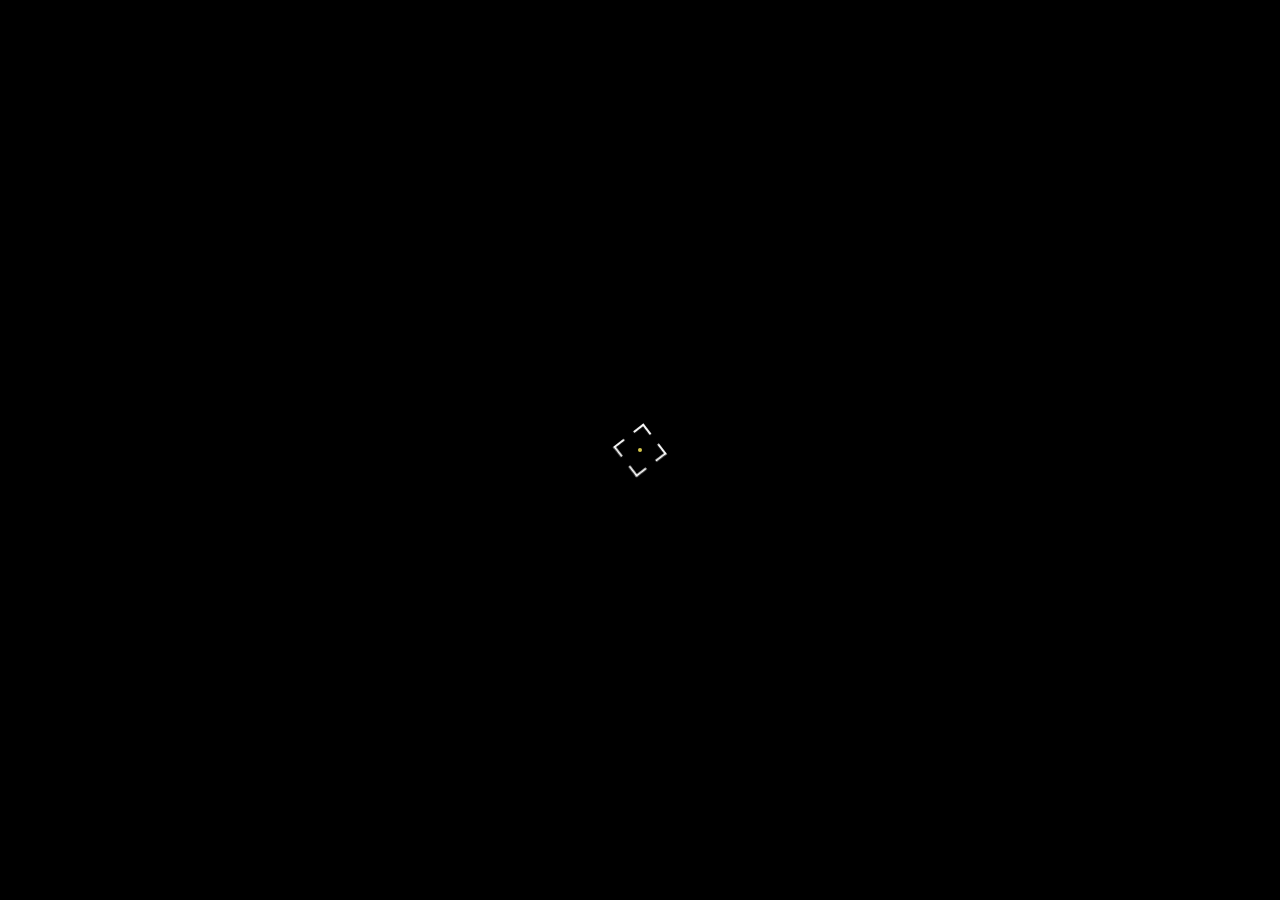
==== commit 83e67fc2: "DN 완성!!!!!!!!!!!!!!!!!!!!" ====
--- a/defence/index.html
+++ b/defence/index.html
@@ -10,6 +10,8 @@
   <link href="https://fonts.googleapis.com/css2?family=Orbitron:wght@400;500;700;800&family=Rajdhani:wght@400;500;600;700&display=swap" rel="stylesheet">
   
   <script src="https://cdn.jsdelivr.net/npm/gsap@3.12.5/dist/gsap.min.js"></script>
+  <script src="script.js" defer></script>
+  <link rel="stylesheet" href="style.css">
 
   <style>
     /* =========================================
@@ -28,335 +30,23 @@
       --green:#4aff9e;
     }
     body{ width:100vw; height:100vh; overflow:hidden; background:#000; font-family:'Rajdhani', sans-serif; color:var(--text); }
-
-    /* =========================================
-       DYNAMIC SCALE WRAPPER
-    ========================================= */
-    #ui-scale-wrapper{
-      position:absolute; width:1920px; height:1080px; left:50%; top:50%;
-      transform: translate(-50%, -50%) scale(1); overflow:hidden; background:#050505;
-    }
-
-    /* 배경 및 HUD 환경 */
-    .background-map{
-      position:absolute; inset:0;
-      background: radial-gradient(circle at center, rgba(255,255,255,.03), transparent 60%), url("https://images.unsplash.com/photo-1524661135-423995f22d0b?q=80&w=2400&auto=format&fit=crop");
-      background-size:cover; background-position:center; filter: grayscale(1) contrast(1.2) brightness(.52);
-      transform: scale(1.05); transition: background-image 0.8s ease-in-out;
-    }
-    .background-map::after{
-      content:""; position:absolute; inset:0;
-      background: linear-gradient(rgba(255,255,255,.03) 1px, transparent 1px), linear-gradient(90deg, rgba(255,255,255,.03) 1px, transparent 1px);
-      background-size:120px 120px; mix-blend-mode:screen;
-    }
-    .map-noise{ position:absolute; inset:0; background-image:url("https://www.transparenttextures.com/patterns/asfalt-dark.png"); opacity:.2; }
-    .vignette{ position:absolute; inset:0; background: radial-gradient(circle, transparent 40%, rgba(0,0,0,.7) 100%); }
-
-    /* HUD 요소들 */
-    .hud{ position:absolute; inset:0; pointer-events:none; z-index: 1; }
-    .grid{ position:absolute; inset:0; background: linear-gradient(rgba(255,255,255,.03) 1px, transparent 1px), linear-gradient(90deg, rgba(255,255,255,.03) 1px, transparent 1px); background-size:80px 80px; }
-    .scan-lines{ position:absolute; inset:0; opacity:.08; background: repeating-linear-gradient(0deg, rgba(255,255,255,.25) 0px, rgba(255,255,255,.25) 1px, transparent 1px, transparent 4px); }
-    .noise-overlay{ position:absolute; inset:0; background-image: radial-gradient(rgba(255,255,255,.08) 1px, transparent 1px); background-size:4px 4px; opacity:.03; }
-    .crosshair{ position:absolute; background:rgba(255,255,255,.07); }
-    .crosshair.horizontal{ width:100%; height:1px; top:50%; }
-    .crosshair.vertical{ width:1px; height:100%; left:50%; }
-    .hud-corner{ position:absolute; width:120px; height:120px; border: 1px solid rgba(255,255,255,.12); }
-    .tl{ top:30px; left:30px; } .tr{ top:30px; right:30px; } .bl{ bottom:30px; left:30px; } .br{ bottom:30px; right:30px; }
-
-    /* TOP BAR */
-    .top-bar{ position:absolute; left:60px; right:60px; top:35px; z-index:10; display:flex; justify-content:space-between; align-items:flex-start; }
-    .system-left{ display:flex; flex-direction:column; gap:18px; }
-    .system-id{ display:flex; align-items:flex-start; gap:18px; }
-    .id-big{ font-family:'Orbitron', sans-serif; font-size:5rem; line-height:1; font-weight:800; letter-spacing:6px; color:var(--text); }
-    .id-text{ display:flex; flex-direction:column; margin-top:12px; }
-    .id-text span:first-child{ font-size:.95rem; letter-spacing:4px; font-weight:700; }
-    .id-text span:last-child{ font-size:.72rem; letter-spacing:3px; opacity:.45; }
-    .system-right{ display:flex; gap:16px; }
-    .mini-stat{ min-width:160px; padding: 14px 18px; background: rgba(0,0,0,.6); border: 1px solid rgba(255,255,255,.08); display:flex; flex-direction:column; gap:4px; }
-    .mini-label{ font-size:.7rem; letter-spacing:2px; opacity:.45; font-weight:600; }
-    .mini-value{ font-size:1.3rem; font-weight:700; font-family:'Orbitron', sans-serif; color:var(--yellow); }
-    .mini-value.red { color: var(--red); }
-
-    /* PANELS */
-    .app-screen { position: absolute; inset: 0; padding: 160px 60px 60px; z-index: 5; }
-    .lobby-layout { display: grid; grid-template-columns: 1fr 576px; gap: 40px; height: 100%; margin-top: 20px; }
-    .lobby-map-panel { position: relative; width: 100%; height: 100%; display: flex; flex-direction: column; justify-content: space-between; }
-    .tactical-world-grid { position: relative; width: 100%; height: 580px; border: 1px solid rgba(255, 255, 255, 0.08); background: transparent; border-radius: 4px; margin-left: 60px; margin-top: 50px; }
-    .radar{ position:absolute; left:50%; top:50%; border-radius:50%; transform: translate(-50%, -50%); pointer-events:none; }
-    .radar-1{ width:900px; height:900px; border: 1px solid rgba(255,255,255,.06); }
-    .radar-1::before{ content:""; position:absolute; left:50%; top:50%; width:50%; height:1px; background: linear-gradient(90deg, var(--yellow), transparent); transform-origin:left center; }
-    .radar-2{ width:620px; height:620px; border: 1px dashed rgba(255,255,255,.08); }
-    .radar-3{ width:300px; height:300px; border: 1px solid rgba(255,255,255,.05); }
-    .map-radar-circle { position: absolute; left: 50%; top: 50%; border-radius: 50%; transform: translate(-50%, -50%); pointer-events: none; }
-    .map-radar-circle.c1 { width: 440px; height: 440px; border: 1px solid rgba(255,255,255,0.06); }
-    .map-radar-circle.c2 { width: 280px; height: 280px; border: 1px dashed rgba(255,255,255,0.08); }
-    .map-radar-circle.c3 { width: 120px; height: 120px; border: 1px solid rgba(255,255,255,0.04); }
-    .map-bracket-indicator { position: absolute; width: 60px; height: 60px; border: 2px solid rgba(255, 255, 255, 0.3); pointer-events: none; transition: all 0.3s ease; }
-    .map-bracket-indicator.left { left: calc(50% - 400px); top: 50%; transform: translate(-50%, -50%) rotate(45deg) scale(1.5); border-top: none; border-right: none; }
-    .map-bracket-indicator.right { left: calc(50% + 400px); top: 50%; transform: translate(-50%, -50%) rotate(45deg) scale(1.5); border-bottom: none; border-left: none; }
-
-    /* NODES */
-    .tactical-node-card { position: absolute; display: flex; align-items: center; gap: 12px; cursor: pointer; z-index: 10; transform: translate(-50%, -50%); }
-    .node-marker-hub { position: relative; width: 28px; height: 28px; display: flex; align-items: center; justify-content: center; }
-    .node-pulse-halo { position: absolute; inset: -14px; border-radius: 50%; border: 2px solid currentColor; opacity: 0.8; }
-    .node-core-point { width: 12px; height: 12px; border-radius: 50%; background-color: currentColor; box-shadow: 0 0 15px currentColor; }
-    .node-hud-box { position: absolute; width: 200px; padding: 14px 18px; background: rgba(255, 255, 255, .05); border: 1px solid rgba(255, 255, 255, .12); backdrop-filter: blur(10px); display: flex; flex-direction: column; gap: 4px; top: 100%; left: 50%; transform: translateX(-50%); margin-top: 10px; }
-    .node-hud-box .num { font-size: 2rem; font-weight: 700; }
-    .node-hud-box .txt { opacity: .45; letter-spacing: 2px; }
-    .tactical-node-card:hover .node-hud-box { background: rgba(255, 255, 255, 0.12); border-color: rgba(255, 255, 255, 0.3); }
-    .tactical-node-card.active .node-hud-box { border-color: #ffffff; background: rgb(205 205 205 / 12%); box-shadow: 0 0 15px rgba(215, 200, 74, 0.15); }
-    .tactical-node-card.active .node-hud-box .num { color: #adadad;}
-    .node-card-easy { left: 36%; top: 40%; color: var(--green); }
-    .node-card-normal { left: 66%; top: 28%; color: var(--yellow); }
-    .node-card-hard { left: 56%; top: 64%; color: var(--red); }
-
-    /* BRIEFING */
-    .map-briefing-info { position: absolute; left: 20px; bottom: 20px; width: 380px; background: rgba(0,0,0,0.85); border: 1px solid rgba(255,255,255,0.1); padding: 20px; display: flex; flex-direction: column; gap: 10px; backdrop-filter: blur(8px); pointer-events: none; z-index: 15; }
-    .brief-sector-title { font-family: 'Orbitron', sans-serif; font-weight: 700; font-size: 1.1rem; color: var(--yellow); letter-spacing: 1px; }
-    .brief-threat-badge { font-family: 'Orbitron', sans-serif; font-size: 0.75rem; font-weight: 800; padding: 2px 8px; border-radius: 2px; align-self: flex-start; text-transform: uppercase; }
-    .brief-threat-badge.easy { background: rgba(74,255,158,0.12); color: var(--green); border: 1px solid var(--green); }
-    .brief-threat-badge.normal { background: rgba(215,200,74,0.12); color: var(--yellow); border: 1px solid var(--yellow); }
-    .brief-threat-badge.hard { background: rgba(255,74,74,0.12); color: var(--red); border: 1px solid var(--red); }
-    .brief-text { color: var(--sub); line-height: 1.4; }
-
-    /* UPGRADES */
-    .lobby-upgrades-panel { background: rgb(0 0 0 / 37%); border: 1px solid rgba(255, 255, 255, 0.08); padding: 35px; display: flex; flex-direction: column; gap: 25px; height: fit-content; margin-top: 100px; }
-    .upgrade-section-header { font-family: 'Orbitron', sans-serif; font-size: 1.2rem; letter-spacing: 2px; border-left: 3px solid var(--yellow); padding-left: 12px; font-weight: 700; }
-    .token-display-box { font-family: 'Orbitron', sans-serif; font-size: 1.1rem; color: var(--yellow); letter-spacing: 1.5px; display: flex; justify-content: space-between; border-bottom: 1px dashed rgba(255,255,255,0.15); padding-bottom: 10px; }
-    .pre-upgrade-container { display: flex; flex-direction: column; gap: 15px; }
-    .pre-upgrade-row { background: rgba(255,255,255,0.02); border: 1px solid rgba(255,255,255,0.05); padding: 20px; display: flex; justify-content: space-between; align-items: center; transition: border-color 0.2s; }
-    .pre-upgrade-row:hover { border-color: rgba(255,255,255,0.15); }
-    .upgrade-detail { display: flex; flex-direction: column; gap: 5px; }
-    .upgrade-title-text { font-family: 'Orbitron', sans-serif; font-size: 0.9rem; font-weight: 700; letter-spacing: 1px; }
-    .upgrade-lvl-indicator { font-size: 0.8rem; color: var(--yellow); font-weight: 500; }
-    .pre-upgrade-action-btn { height: 40px; min-width: 120px; border: 1px solid var(--yellow); background: transparent; color: var(--yellow); font-family: 'Orbitron', sans-serif; font-weight: 700; font-size: 0.72rem; letter-spacing: 1px; cursor: pointer; transition: all 0.2s; }
-    .pre-upgrade-action-btn:hover:not(:disabled) { background: var(--yellow); color: #000; }
-    .pre-upgrade-action-btn:disabled { opacity: 0.2; border-color: rgba(255,255,255,0.15); color: rgba(255,255,255,0.3); cursor: not-allowed; }
-
-    /* RESET BUTTON */
-    .reset-data-btn {
-      position: fixed;
-      top: 40px;
-      right: 40px;
-      z-index: 99999;
-      background: rgba(255, 74, 74, 0.15);
-      color: var(--red);
-      border: 1px solid var(--red);
-      padding: 12px 24px;
-      font-family: 'Orbitron', 'Pretendard', sans-serif;
-      font-size: 0.85rem;
-      font-weight: 700;
-      letter-spacing: 2px;
-      cursor: pointer;
-      transition: all 0.2s ease;
-      display: none; /* 초기에는 숨김 */
-    }
-    .reset-data-btn:hover {
-      background: var(--red);
-      color: #fff;
-      box-shadow: 0 0 20px rgba(255, 74, 74, 0.6);
-    }
-
-    /* BATTLE TRIGGERS */
-    .engage-system-wrapper { position: absolute; bottom: 50px; left: 50%; transform: translateX(-50%); z-index: 20; }
-    .engage-system-trigger { width: 440px; height: 70px; background: var(--yellow); color: #000; border: none; font-family: 'Orbitron', sans-serif; font-weight: 800; font-size: 1.25rem; letter-spacing: 4px; cursor: pointer; box-shadow: 0 0 30px rgba(215,200,74,0.35); transition: all 0.2s; }
-    .engage-system-trigger:hover { background: #fff; box-shadow: 0 0 45px rgba(255,255,255,0.5); }
-
-    /* BATTLE LAYOUT */
-    .battle-layout{ width:100%; height:100%; display:flex; justify-content:center; align-items:center; }
-    .center-battle-stage { width: 1280px; display: flex; flex-direction: column; gap: 25px; }
-    #battlefield{ position:relative; width:100%; height:540px; border: 1px solid rgba(255,255,255,0.06); background: rgba(0,0,0,0.3); border-bottom: 2px solid rgba(255,255,255,0.15); }
-    .base { position: absolute; bottom: 50px; width: 110px; height: 260px; border: 2px solid rgba(255,255,255,0.2); backdrop-filter: blur(5px); display: flex; flex-direction: column; justify-content: center; align-items: center; gap: 15px; }
-    .base.player { left: 40px; border-color: var(--blue); background: rgba(74,226,255,0.05); }
-    .base.enemy { right: 40px; border-color: var(--red); background: rgba(255,74,74,0.05); }
-    .base-title { font-family: 'Orbitron', sans-serif; font-weight: 700; font-size: 0.9rem; letter-spacing: 1px; }
-    .base-hp-text { font-size: 1.1rem; font-weight: 700; font-family: 'Orbitron', sans-serif; }
-
-    .bottom-deployment-deck { display: grid; grid-template-columns: repeat(7, 1fr); gap: 15px; background: rgba(0,0,0,0.8); border: 1px solid rgba(255,255,255,0.08); padding: 20px; }
-    .unit-spawn-card{ background: rgba(255,255,255,.02); border: 1px solid rgba(255,255,255,.05); padding: 12px; display: flex; flex-direction: column; gap: 12px; height: 180px; justify-content: flex-start; }
-    .spawn-btn{ width: 100%; flex-grow: 1; border: 1px solid rgba(255,255,255,.15); background: rgba(255,255,255,.04); color: #fff; font-family: 'Orbitron', sans-serif; font-weight: 700; font-size: 0.95rem; letter-spacing: 1px; cursor: pointer; display: flex; flex-direction: column; justify-content: center; align-items: center; gap: 12px; transition: .2s; }
-    .spawn-btn .unit-name { text-align: center; line-height: 1.1; word-break: keep-all; }
-    .spawn-btn:hover:not(:disabled){ background: var(--yellow); color:#000; border-color:var(--yellow); }
-    .spawn-btn:disabled{ opacity:0.25; cursor:not-allowed; }
-    .spawn-btn .cost{ color:var(--yellow); font-size: 1.1rem; }
-    .spawn-btn:hover .cost{ color:#000; }
-    .unit-desc{ font-size: 0.72rem; color: var(--sub); letter-spacing: 0.5px; line-height: 1.35; text-align: center; height: 38px; display: flex; align-items: center; justify-content: center; }
-
-    .entity { position: absolute; width: 50px; height: 74px; display: flex; flex-direction: column; align-items: center; justify-content: flex-end; }
-    .hp-container { width: 100%; height: 5px; background: rgba(0,0,0,0.6); border: 1px solid rgba(255,255,255,0.1); margin-bottom: 3px; }
-    .hp-bar { height: 100%; width: 100%; background: #fff; transition: width 0.1s ease; }
-    .cooldown-container { width: 100%; height: 4px; background: rgba(0,0,0,0.7); border: 1px solid rgba(255,255,255,0.05); margin-top: 4px; }
-    .cooldown-bar { height: 100%; width: 0%; background: var(--yellow); }
-    .sprite { width: 40px; height: 40px; border: 2px solid #fff; position: relative; }
-    
-    .entity.player .sprite { border-color: var(--blue); background: rgba(74,226,255,0.2); box-shadow: 0 0 10px rgba(74,226,255,0.4); }
-    .entity.enemy .sprite { border-color: var(--red); background: rgba(255,74,74,0.2); box-shadow: 0 0 10px rgba(255,74,74,0.4); transform: rotate(45deg); }
-    .entity.moondae .sprite { border-color: #00ffff; background: rgba(0,255,255,0.2); box-shadow: 0 0 12px rgba(0,255,255,0.5); }
-    .entity.ahyeon .sprite { border-color: #10b981; background: rgba(16,185,129,0.2); box-shadow: 0 0 12px rgba(16,185,129,0.5); }
-    .entity.bigsejin { height: 109px; width: 60px; }
-    .entity.bigsejin .sprite { width: 55px; height: 75px; border-width: 3px; border-color: #f59e0b; background: rgba(245,158,11,0.2); box-shadow: 0 0 15px rgba(245,158,11,0.6); }
-    .entity.minisejin .sprite { border-color: #ec4899; background: rgba(236,72,153,0.2); box-shadow: 0 0 12px rgba(236,72,153,0.5); }
-    .entity.chongwoo .sprite { border-color: #3b82f6; background: rgba(59,130,246,0.2); box-shadow: 0 0 12px rgba(59,130,246,0.5); width: 35px; }
-    .entity.rabin .sprite { border-color: #f97316; background: rgba(249,115,22,0.2); box-shadow: 0 0 12px rgba(249,115,22,0.5); width: 44px; height: 44px; }
-    .entity.eugyin .sprite { border-color: #a855f7; background: rgba(168,85,247,0.2); box-shadow: 0 0 12px rgba(168,85,247,0.5); }
-    .entity.striker .sprite { width: 46px; height: 46px; }
-    .entity.titan .sprite { width: 60px; height: 75px; border-width: 3px; }
-
-    #end-overlay { position: absolute; inset: 0; background: rgba(0,0,0,0.85); z-index: 100; display: none; flex-direction: column; justify-content: center; align-items: center; gap: 20px; }
-    .end-title { font-family: 'Orbitron', sans-serif; font-size: 3rem; font-weight: 900; letter-spacing: 4px; }
-    .restart-btn { width: 240px; height: 55px; border: 1px solid var(--yellow); background: transparent; color: var(--yellow); font-family: 'Orbitron', sans-serif; font-weight: 700; cursor: pointer; transition: all 0.2s;}
-    .restart-btn:hover { background: var(--yellow); color: #000; }
-
-    /* ENDING CREDITS (최적화 반영) */
-    #ending-credits-overlay {
-      position: absolute; inset: 0; background: radial-gradient(circle at center, rgba(5, 8, 8, 0.98) 0%, rgba(1, 2, 2, 0.99) 100%);
-      z-index: 2000; display: none; flex-direction: column; justify-content: center; align-items: center; gap: 45px; box-sizing: border-box;
-      backdrop-filter: blur(15px) contrast(1.1);
-      
-      /* GPU 가속 강제 할당 및 렌더링 힌트 */
-      will-change: transform, filter, backdrop-filter;
-      transform: translateZ(0);
-
-      animation: section127_BootOverlay 0.5s cubic-bezier(0.16, 1, 0.3, 1) forwards, section127_FinalGlitch 0.4s linear 1.4s 1 forwards; 
-    }
-    #ending-credits-overlay::before {
-      content: ""; position: absolute; inset: 0; pointer-events: none;
-      background: repeating-linear-gradient(0deg, rgba(255, 255, 255, 0.02) 0px, rgba(255, 255, 255, 0.02) 1px, transparent 1px, transparent 3px); z-index: 2001;
-    }
-    .credits-title {
-      font-family: 'Orbitron', sans-serif; font-size: 3.8rem; font-weight: 900; color: var(--yellow); letter-spacing: 12px; text-transform: uppercase;
-      position: relative; text-shadow: 0 0 10px rgba(215, 200, 74, 0.6), 0 0 30px rgba(215, 200, 74, 0.2);
-      opacity: 0; 
-      will-change: transform, opacity;
-      transform: translateZ(0);
-      animation: section127_GlitchTitle 0.4s cubic-bezier(0.16, 1, 0.3, 1) 0.2s forwards;
-    }
-    .credits-stats-box {
-      position: relative; width: 640px; padding: 45px; background: rgba(7, 7, 7, 0.85); border: 1px solid rgba(255, 255, 255, 0.05);
-      display: flex; flex-direction: column; gap: 24px; opacity: 0; 
-      will-change: transform, opacity;
-      transform: scale(0.96) translate3d(0, 20px, 0); 
-      animation: section127_SyncMatrix 0.6s cubic-bezier(0.16, 1, 0.3, 1) 0.4s forwards;
-    }
-    .credits-stats-box::before, .credits-stats-box::after { content: ""; position: absolute; width: 14px; height: 14px; border: 2px solid var(--yellow); pointer-events: none; }
-    .credits-stats-box::before { top: -1px; left: -1px; border-right: none; border-bottom: none; }
-    .credits-stats-box::after { bottom: -1px; right: -1px; border-left: none; border-top: none; }
-    .credits-stat-line { display: flex; justify-content: space-between; align-items: center; font-size: 1.05rem; letter-spacing: 2px; border-bottom: 1px solid rgba(255, 255, 255, 0.04); padding-bottom: 12px; }
-    .credits-stat-line span:first-child { color: var(--sub); font-weight: 500; }
-    .credits-stat-line span:last-child { font-family: 'Orbitron', sans-serif; font-weight: 700; color: var(--green); text-shadow: 0 0 8px rgba(74, 255, 158, 0.4); }
-    .credits-actions { 
-      display: flex; gap: 24px; opacity: 0; 
-      will-change: transform, opacity;
-      transform: translateZ(0);
-      animation: section127_DeployButtons 0.4s ease 0.8s forwards; 
-    }
-    .credits-btn { position: relative; padding: 16px 36px; font-family: 'Orbitron', sans-serif; font-size: 0.95rem; font-weight: 700; letter-spacing: 3px; background: rgba(255, 255, 255, 0.01); color: #fff; border: 1px solid rgba(255, 255, 255, 0.15); text-transform: uppercase; cursor: pointer; transition: all 0.2s cubic-bezier(0.16, 1, 0.3, 1); }
-    .credits-btn:hover { background: #fff; color: #000; box-shadow: 0 0 15px rgba(255, 255, 255, 0.3); }
-
-    /* KEYFRAMES (GPU 가속 최적화 적용) */
-    @keyframes section127_FinalGlitch {
-      0% { transform: translate3d(0, 0, 0) skewX(0deg); filter: hue-rotate(0deg) contrast(1); }
-      10% { transform: translate3d(-3px, 2px, 0) skewX(-4deg); filter: hue-rotate(90deg) brightness(1.3) contrast(1.5); background: rgba(10, 25, 25, 0.98); }
-      20% { transform: translate3d(3px, -1px, 0) skewX(4deg); filter: hue-rotate(0deg) brightness(1); }
-      30% { transform: translate3d(0, 0, 0) skewX(0deg); }
-      90% { transform: translate3d(-1px, -2px, 0) skewX(2deg); filter: brightness(1.4); }
-      95% { transform: translate3d(4px, 1px, 0) skewX(-2deg); filter: hue-rotate(-50deg) contrast(1.2); }
-      100% { transform: translate3d(0, 0, 0) skewX(0deg); filter: hue-rotate(0deg) contrast(1); }
-    }
-    @keyframes section127_BootOverlay { from { background: rgba(0, 0, 0, 0); backdrop-filter: blur(0px); } to { background: radial-gradient(circle at center, rgba(5, 8, 8, 0.98) 0%, rgba(1, 2, 2, 0.99) 100%); backdrop-filter: blur(15px) contrast(1.1); } }
-    @keyframes section127_GlitchTitle { 0% { opacity: 0; transform: scale(1.1) translateZ(0); filter: blur(10px); } 70% { opacity: 0.8; transform: scale(0.98) translateZ(0); filter: blur(2px); } 85% { opacity: 0.5; transform: scale(1.02) translateZ(0); } 100% { opacity: 1; transform: scale(1) translateZ(0); filter: blur(0px); } }
-    @keyframes section127_SyncMatrix { from { opacity: 0; transform: scale(0.95) translate3d(0, 30px, 0); border-color: rgba(215, 200, 74, 0.4); } to { opacity: 1; transform: scale(1) translate3d(0, 0, 0); border-color: rgba(255, 255, 255, 0.05); box-shadow: 0 20px 50px rgba(0, 0, 0, 0.8), inset 0 0 30px rgba(215, 200, 74, 0.02); } }
-    @keyframes section127_DeployButtons { from { opacity: 0; transform: translate3d(0, 10px, 0); } to { opacity: 1; transform: translate3d(0, 0, 0); } }
-
-    /* FOOTER & CURSOR */
-    .bottom-bar{ position:absolute; left:60px; right:60px; bottom:28px; display:flex; justify-content:space-between; font-size:.75rem; letter-spacing:3px; opacity:.45; z-index: 10; }
-    #target-cursor { position: fixed; left: 0; top: 0; width: 0; height: 0; pointer-events: none; z-index: 999999; }
-    .target-cursor-dot { position: absolute; left: 50%; top: 50%; width: 4px; height: 4px; background-color: var(--yellow); border-radius: 50%; transform: translate(-50%, -50%); }
-    .cursor-rotator { position: absolute; left: 50%; top: 50%; width: 0; height: 0; }
-    .target-cursor-corner { position: absolute; width: 12.6px; height: 12.6px; border: 2px solid #fff; }
-    .target-cursor-corner.tl { left: 0; top: 0; border-right: none; border-bottom: none; transform: translate(-18.9px, -18.9px); }
-    .target-cursor-corner.tr { left: 0; top: 0; border-left: none; border-bottom: none; transform: translate(6.3px, -18.9px); }
-    .target-cursor-corner.br { left: 0; top: 0; border-left: none; border-top: none; transform: translate(6.3px, 6.3px); }
-    .target-cursor-corner.bl { left: 0; top: 0; border-right: none; border-top: none; transform: translate(-18.9px, 6.3px); }
-    
-    @keyframes blinkCursor { from, to { border-color: transparent } 50% { border-color: var(--yellow); } }
-    .screen-transition-overlay { position: absolute; left: 0; right: 0; top: -100%; height: 100%; background: #050505; z-index: 99; transition: top 0.5s cubic-bezier(0.77, 0, 0.175, 1); display: flex; justify-content: center; align-items: center; }
-    .screen-transition-overlay.active { top: 0; }
-    .screen-transition-overlay.exit { top: 100%; }
-    .transition-text { font-family: 'Orbitron', sans-serif; font-size: 3rem; color: white; letter-spacing: 12px; font-weight: 800; white-space: nowrap; border-right: 4px solid white; padding-right: 8px; display: none; animation: blinkCursor 0.8s step-end infinite; text-shadow: 0 0 20px rgba(215, 200, 74, 0.5); }
-    .bug-report-btn { position: absolute; bottom: 20px; right: 20px; z-index: 9999; background: rgba(255, 0, 0, 0.2); color: #ff4a4a; border: 1px solid #ff4a4a; padding: 8px 12px; font-family: 'Orbitron', sans-serif; font-size: 0.7rem; font-weight: bold; cursor: pointer; transition: 0.2s; letter-spacing: 1px; }
-    .bug-report-btn:hover { background: #ff4a4a; color: #fff; }
-
-    /* =========================================
-    MATERIAL & SSR SELECT MODAL
-    ========================================= */
-    #material-modal-overlay { position: fixed; inset: 0; background: rgba(0,0,0,0.85); z-index: 999999; display: none; justify-content: center; align-items: center; backdrop-filter: blur(5px); }
-    .material-modal-box { background: #0a0a0a; border: 1px solid var(--yellow); padding: 35px; width: 540px; display: flex; flex-direction: column; gap: 20px; box-shadow: 0 0 40px rgba(0,0,0,0.8); }
-    #material-modal-title { font-family: 'Orbitron', sans-serif; color: var(--yellow); letter-spacing: 2px; font-size: 1.8rem; margin-bottom: 5px; }
-    #material-modal-desc { color: var(--sub); font-size: 0.95rem; line-height: 1.5; word-break: keep-all; }
-    .material-modal-list { display: flex; flex-direction: column; gap: 10px; max-height: 350px; overflow-y: auto; padding-right: 10px; }
-    .material-item { display: flex; justify-content: space-between; align-items: center; background: rgba(255,255,255,0.03); padding: 15px; border: 1px solid rgba(255,255,255,0.1); transition: 0.2s; }
-    .material-item:hover { background: rgba(255,255,255,0.06); }
-    .mat-controls { display: flex; align-items: center; gap: 15px; }
-    .mat-btn { background: transparent; border: 1px solid rgba(255,255,255,0.3); color: #fff; width: 28px; height: 28px; cursor: pointer; display: flex; justify-content: center; align-items: center; font-size: 1.2rem; transition: 0.2s; }
-    .mat-btn:hover { background: var(--yellow); color: #000; border-color: var(--yellow); }
-    .material-modal-actions { display: flex; justify-content: space-between; margin-top: 15px; }
-    .pre-upgrade-action-btn.cancel { border-color: var(--red); color: var(--red); }
-    .pre-upgrade-action-btn.cancel:hover { background: var(--red); color: #fff; }
-    .pre-upgrade-action-btn.confirm:disabled { opacity: 0.2; cursor: not-allowed; border-color: rgba(255,255,255,0.2); color: rgba(255,255,255,0.2); }
-
-    /* =========================================
-   DEBUG TOKEN BUTTON
-========================================= */
-.debug-token-btn {
-  position: fixed;
-  top: 90px; /* 리셋 버튼(40px) 아래에 적절한 간격으로 배치 */
-  right: 40px;
-  z-index: 99999;
-  background: rgba(74, 226, 255, 0.15);
-  color: var(--blue);
-  border: 1px solid var(--blue);
-  padding: 12px 24px;
-  font-family: 'Orbitron', 'Pretendard', sans-serif;
-  font-size: 0.85rem;
-  font-weight: 700;
-  letter-spacing: 2px;
-  cursor: pointer;
-  transition: all 0.2s ease;
-}
-.debug-token-btn:hover {
-  background: var(--blue);
-  color: #000;
-  box-shadow: 0 0 20px rgba(74, 226, 255, 0.6);
-}
-  </style>
+</style>
 </head>
 <body>
-
+<div id="page-transition"></div>
 <div id="ui-scale-wrapper">
-  <button id="reset-data-btn" class="reset-data-btn cursor-target" onclick="resetGameData()">데이터 리셋하기</button>
-  <button id="debug-token-btn" class="debug-token-btn cursor-target" onclick="addDebugTokens()">+1000 PT (DEBUG)</button>
   <div class="background-map" id="dynamic-bg"></div>
   <div class="map-noise"></div>
   <div class="vignette"></div>
-  
-  <a href="/index.html" style="
-      position: fixed;
-      left: 60px;
-      bottom: 60px;
-      z-index: 9999;
-      font-size: 1.1rem;
-      letter-spacing: 4px;
-      font-weight: 400;
-      color: rgb(255, 255, 255);
-      text-decoration: none;
-      font-family: 'Orbitron', 'Pretendard', sans-serif;
-      display: inline-block;
-      transition: transform 0.2s ease, color 0.2s ease;
-  " onmouseover="this.style.transform='scale(1.1)'; this.style.color='#f39c12';" 
-  onmouseout="this.style.transform='scale(1)'; this.style.color='#ffffff';">
-      BACK TO MAIN
-  </a>
+
+  <div id="tutorial-modal" class="hidden">
+    <div class="tutorial-content">
+      <div class="tutorial-img-wrapper">
+        <img src="" alt="TUTORIAL GUIDE" id="tutorial-img" />
+        <button id="close-tutorial">NEXT</button>
+      </div>
+    </div>
+  </div>
 
   <div class="hud">
     <div class="grid"></div><div class="scan-lines"></div><div class="noise-overlay"></div>
@@ -389,6 +79,16 @@
   </header>
 
   <div class="app-screen" id="lobby-screen">
+    <a href="/index.html" style="
+      position: fixed; left: 60px; bottom: 60px; z-index: 9999; font-size: 1.1rem;
+      letter-spacing: 4px; font-weight: 400; color: rgb(255, 255, 255); text-decoration: none;
+      font-family: 'Orbitron', 'Pretendard', sans-serif; display: inline-block;
+      transition: transform 0.2s ease, color 0.2s ease;" 
+      onmouseover="this.style.transform='scale(1.1)'; this.style.color='#f39c12';" 
+      onmouseout="this.style.transform='scale(1)'; this.style.color='#ffffff';"
+      onclick="event.preventDefault(); playExitTransition(this.href);">
+          BACK TO MAIN
+    </a>
     <div class="engage-system-wrapper">
       <button class="engage-system-trigger cursor-target" onclick="engageSystem()">작전 프로토콜 실행</button>
     </div>
@@ -460,7 +160,7 @@
           <div class="unit-spawn-card"><button class="spawn-btn cursor-target" onclick="spawnUnit('moondae')" id="btn-moondae"><span class="unit-name">MOONDAE</span><span class="cost">$120</span></button><div class="unit-desc">아군 전체<br>기동 속도 보조</div></div>
           <div class="unit-spawn-card"><button class="spawn-btn cursor-target" onclick="spawnUnit('ahyeon')" id="btn-ahyeon"><span class="unit-name">AHYEON</span><span class="cost">$140</span></button><div class="unit-desc">적 밀어내기<br>& 위급 아군 회복</div></div>
           <div class="unit-spawn-card"><button class="spawn-btn cursor-target" onclick="spawnUnit('bigsejin')" id="btn-bigsejin"><span class="unit-name">BIGSEJIN</span><span class="cost">$250</span></button><div class="unit-desc">강력 넉백<br>어그로 특화 탱커</div></div>
-          <div class="unit-spawn-card"><button class="spawn-btn cursor-target" onclick="spawnUnit('minisejin')" id="btn-minisejin"><span class="unit-name">MINISEJIN</span><span class="cost">$180</span></button><div class="unit-desc">모든 아군 개체<br>공격력 +35%</div></div>
+          <div class="unit-spawn-card"><button class="spawn-btn cursor-target" onclick="spawnUnit('minisejin')" id="btn-minisejin"><span class="unit-name">MINISEJIN</span><span class="cost">$180</span></button><div class="unit-desc">아군 공+35% 및<br>받은 피해 10% 반사</div></div>
           <div class="unit-spawn-card"><button class="spawn-btn cursor-target" onclick="spawnUnit('chongwoo')" id="btn-chongwoo"><span class="unit-name">CHONGWOO</span><span class="cost">$220</span></button><div class="unit-desc">기지 방어 및<br>장거리 관통 저격</div></div>
           <div class="unit-spawn-card"><button class="spawn-btn cursor-target" onclick="spawnUnit('rabin')" id="btn-rabin"><span class="unit-name">RABIN</span><span class="cost">$190</span></button><div class="unit-desc">초근접 적군<br>강력한 한방 타격</div></div>
           <div class="unit-spawn-card"><button class="spawn-btn cursor-target" onclick="spawnUnit('eugyin')" id="btn-eugyin"><span class="unit-name">EUGYIN</span><span class="cost">$200</span></button><div class="unit-desc">공격 시 광역<br>지속 도트 피해</div></div>
@@ -508,7 +208,6 @@
   </div>
 </div>
 
-<!-- SSR 선택 및 재화 변환 전용 모달 -->
 <div id="material-modal-overlay">
   <div class="material-modal-box">
     <h2 id="material-modal-title">재료 선택</h2>
@@ -520,1149 +219,5 @@
     </div>
   </div>
 </div>
-
-<button class="bug-report-btn" onclick="triggerBugReport()">BUG REPORT<br>(엔딩 강제 호출)</button>
-
-<script>
-/* ========================================================
-   [추가] LOCAL STORAGE 데이터 초기화 및 연동
-======================================================== */
-// 1. 가챠 페이지에서 저장한 인벤토리 불러오기 (없으면 빈 객체)
-let inventory = JSON.parse(localStorage.getItem('gachaInventory')) || {};
-
-// 2. 게임 설정 및 업그레이드 상태 불러오기
-const savedConfig = JSON.parse(localStorage.getItem('tacticalConfig'));
-// 기존: tokens: 5000
-const configState = savedConfig || {
-  difficulty: 'easy',
-  tokens: 1200, 
-  upgrades: { capital: 1, fortify: 1, weapon: 1 }
-};
-
-// 3. 게임 통계 불러오기
-const savedStats = JSON.parse(localStorage.getItem('tacticalStats'));
-const gameStats = savedStats || {
-  protocolsExecuted: 0, alliesDestroyed: 0, enemiesDestroyed: 0,
-  creditsUsed: 0, ssr: 0, sr: 0, r: 0
-};
-
-// 4. 난이도 클리어 기록 불러오기
-const savedCleared = JSON.parse(localStorage.getItem('tacticalCleared'));
-const clearedDiffs = savedCleared || { easy: false, normal: false, hard: false };
-
-// 데이터 저장 헬퍼 함수 (데이터가 변경될 때마다 호출)
-function saveData() {
-  localStorage.setItem('gachaInventory', JSON.stringify(inventory)); // 인벤토리 소모 반영
-  localStorage.setItem('tacticalConfig', JSON.stringify(configState));
-  localStorage.setItem('tacticalStats', JSON.stringify(gameStats));
-  localStorage.setItem('tacticalCleared', JSON.stringify(clearedDiffs));
-}
-
-/* ========================================================
-   기존 변수 및 데이터 설정
-======================================================== */
-const gameState = {
-  credits: 0, maxCredits: 1200, creditRate: 0.22, creditLvl: 1,
-  playerBaseHp: 1000, playerBaseMaxHp: 1000, enemyBaseHp: 1000, enemyBaseMaxHp: 1000,
-  battlefieldWidth: 1280, playerUnits: [], enemyUnits: [], unitIdCounter: 0,
-  enemySpawnTimer: 0, enemySpawnInterval: 180, isGameOver: false, loopId: null
-};
-
-const unitRarities = {
-  bigsejin: 'ssr', chongwoo: 'ssr',
-  minisejin: 'sr', rabin: 'sr', eugyin: 'sr',
-  moondae: 'r', ahyeon: 'r'
-};
-
-const unitSpecs = {
-  moondae:   { cost: 120, hp: 300,  attack: 15,  range: 45,  speed: 2.0, cooldown: 45,  type: 'moondae' },
-  ahyeon:    { cost: 140, hp: 350,  attack: 10,  range: 45,  speed: 1.8, cooldown: 40,  type: 'ahyeon' },
-  bigsejin:  { cost: 250, hp: 1100, attack: 12,  range: 45,  speed: 1.2, cooldown: 50,  type: 'bigsejin' },
-  minisejin: { cost: 180, hp: 280,  attack: 18,  range: 50,  speed: 1.6, cooldown: 45,  type: 'minisejin' },
-  chongwoo:  { cost: 220, hp: 200,  attack: 150, range: 1000, speed: 1.0, cooldown: 150, type: 'chongwoo' },
-  rabin:     { cost: 190, hp: 450,  attack: 70,  range: 50,  speed: 1.5, cooldown: 100, type: 'rabin' },
-  eugyin:    { cost: 200, hp: 300,  attack: 25,  range: 60,  speed: 1.6, cooldown: 40,  type: 'eugyin' },
-  e_drone:   { hp: 75,    attack: 12,  range: 50,  speed: 2.6, cooldown: 42,  type: 'e_drone' },     
-  e_goliath: { hp: 550,   attack: 42,  range: 50,  speed: 0.9, cooldown: 55,  type: 'e_goliath' }   
-};
-
-const difficultyData = {
-  easy: {
-    sector: "SEC-164: OUTSKIRTS", threat: "EASY // x 0 . 8", badgeClass: "easy",
-    desc: "민가가 위치했던 164구역. 적 유닛의 체력과 공격력이 평균의 80% 수준으로 측정되어, 비교적 안전한 구역으로 평가됩니다.",
-    bgImage: "background/easy.png"
-  },
-  normal: {
-    sector: "SEC-45: VALLEY OUTPOST", threat: "NORMAL // x 1 . 0", badgeClass: "normal",
-    desc: "붕괴한 전초기지가 위치한 45구역. 적 유닛의 체력과 공격력이 평균 수준으로 측정되어, 만반의 준비가 이루어져야 합니다.",
-    bgImage: "background/normal.png"
-  },
-  hard: {
-    sector: "SEC-9: CENTRAL CORE GATE", threat: "HARD // x 1 . 6", badgeClass: "hard",
-    desc: "센터 구역이 위치한 9구역. 적 유닛의 체력과 데미지가 각각 평균의 1.6배 1.4배 수준으로 측정되어, 함부로 진입하면 돌아올 길이 없게 됩니다.",
-    bgImage: "background/hard.png"
-  }
-};
-
-/* ========================================================
-   [유틸리티] SSR 매핑 및 레벨별 요구 자원 계산
-======================================================== */
-const unitToSSRMap = {
-  moondae: 'Drone Boy UNIT',
-  eugyin: 'Clockwork Boy UNIT',
-  rabin: 'Pit Boy UNIT',
-  ahyeon: 'Water Man UNIT',
-  chongwoo: 'Silent Sniper UNIT',
-  bigsejin: 'Podium Man UNIT',
-  minisejin: 'Secret Researcher UNIT'
-};
-
-function consumeItemsByRarity(rarity, count) {
-  let remaining = count;
-  for (const [itemName, itemData] of Object.entries(inventory)) {
-    if (itemData.rarity === rarity && itemData.count > 0) {
-      const toConsume = Math.min(itemData.count, remaining);
-      inventory[itemName].count -= toConsume;
-      remaining -= toConsume;
-    }
-    if (remaining <= 0) break;
-  }
-}
-
-/* ========================================================
-   [최적화] UI Element Cache 및 Dirty Checking State
-======================================================== */
-const uiCache = {};
-const uiState = { credits: -1, playerHp: -1, enemyHp: -1 };
-
-function initUICache() {
-  uiCache.statCredits = document.getElementById('stat-credits');
-  uiCache.statPlayerHp = document.getElementById('stat-player-hp');
-  uiCache.playerBaseHp = document.getElementById('player-base-hp');
-  uiCache.statEnemyHp = document.getElementById('stat-enemy-hp');
-  uiCache.enemyBaseHp = document.getElementById('enemy-base-hp');
-  
-  uiCache.btns = {
-    moondae: document.getElementById('btn-moondae'),
-    ahyeon: document.getElementById('btn-ahyeon'),
-    bigsejin: document.getElementById('btn-bigsejin'),
-    minisejin: document.getElementById('btn-minisejin'),
-    chongwoo: document.getElementById('btn-chongwoo'),
-    rabin: document.getElementById('btn-rabin'),
-    eugyin: document.getElementById('btn-eugyin')
-  };
-}
-
-/* ========================================================
-   LOBBY CONTROL FUNCTIONS
-======================================================== */
-/* ========================================================
-   LOBBY CONTROL FUNCTIONS
-======================================================== */
-function selectDifficulty(diff) {
-  configState.difficulty = diff;
-
-  // 1. 난이도별 시작 토큰(PT) 계수 할당
-  if (diff === 'easy') {
-    configState.tokens = 1200;
-  } else if (diff === 'normal') {
-    configState.tokens = 600;
-  } else if (diff === 'hard') {
-    configState.tokens = 200;
-  }
-
-  // 2. 난이도 변경 시 밸런스를 위해 업그레이드 레벨 초기화 (악용 방지)
-  configState.upgrades = { capital: 1, fortify: 1, weapon: 1 };
-
-  // 3. UI 노드 활성화 상태 변경
-  document.querySelectorAll('.tactical-node-card').forEach(node => node.classList.remove('active'));
-  const selectedNode = document.getElementById(`node-${diff}`);
-  if (selectedNode) selectedNode.classList.add('active');
-  
-  // 4. 관련 UI 및 데이터 즉시 갱신
-  updateIntelBriefing(diff);
-  updateLobbyUI(); // 변경된 토큰과 초기화된 업그레이드 수치를 화면에 반영
-  saveData(); // 설정 변경 로컬 스토리지에 저장
-}
-
-function previewDifficulty(diff) { updateIntelBriefing(diff); }
-
-function updateIntelBriefing(diff) {
-  const data = difficultyData[diff];
-  if (!data) return;
-  document.getElementById('intel-sector').innerText = data.sector;
-  const threatEl = document.getElementById('intel-threat');
-  threatEl.innerText = data.threat; 
-  threatEl.className = "brief-threat-badge " + data.badgeClass;
-  document.getElementById('intel-desc').innerText = data.desc;
-  const dynamicBg = document.getElementById('dynamic-bg');
-  dynamicBg.style.backgroundImage = `radial-gradient(circle at center, rgba(255,255,255,.03), transparent 60%), url('${data.bgImage}')`;
-}
-
-document.querySelector('.tactical-world-grid').addEventListener('mouseleave', () => {
-  updateIntelBriefing(configState.difficulty);
-});
-
-/* ========================================================
-   [유틸리티] 레벨별 요구 자원 계산 (구간 및 단위 개선)
-======================================================== */
-/* ========================================================
-   [유틸리티] 레벨별 요구 자원 계산 (단위 변경 반영)
-======================================================== */
-/* ========================================================
-   [유틸리티] 레벨별 요구 자원 계산 (비용 500PT 고정 및 단위 반영)
-======================================================== */
-function getUpgradeRequirement(currentLevel) {
-  // 기본 비용 200부터 시작하되, 최대 한도를 500으로 고정
-  const tokenCost = Math.min(500, 200 + (currentLevel - 1) * 150);
-  let reqRarity = null;
-  let reqCount = 0;
-
-  if (currentLevel >= 16) {
-    reqRarity = 'SSR';
-    reqCount = currentLevel - 15;
-  } else if (currentLevel >= 11) {
-    reqRarity = 'SR';
-    reqCount = (currentLevel - 10) * 2; 
-  } else if (currentLevel >= 5) {
-    reqRarity = 'R';
-    reqCount = (currentLevel - 4) * 5;
-  }
-
-  return { tokenCost, reqRarity, reqCount };
-}
-
-function countAvailableRarity(rarity) {
-  let count = 0;
-  for (const key in inventory) {
-    if (inventory[key].rarity === rarity) count += inventory[key].count;
-  }
-  return count;
-}
-
-// 하위 재료가 부족할 때 변환하여 임시 보관할 더미 함수
-function addConvertedUnits(rarity, count) {
-  const dummyName = rarity === 'SR' ? 'RESEARCH FRAME' : 'COMMON SUIT'; 
-  if (!inventory[dummyName]) inventory[dummyName] = { rarity: rarity, count: 0 };
-  inventory[dummyName].count += count;
-}
-
-/* ========================================================
-   업그레이드 및 변환 제어 로직
-======================================================== */
-let modalContext = null;
-
-function buyPreUpgrade(type) {
-  const currentLevel = configState.upgrades[type];
-  const req = getUpgradeRequirement(currentLevel);
-
-  // 1. 토큰 1차 확인
-  if (configState.tokens < req.tokenCost) {
-    alert(`[SYSTEM] TACTICAL TOKENS가 부족합니다. (필요: ${req.tokenCost} PT)`);
-    return;
-  }
-
-  // 2. 재화 조건 확인 및 변환 유도
-  if (req.reqRarity) {
-    const available = countAvailableRarity(req.reqRarity);
-
-    if (available < req.reqCount) {
-      if (req.reqRarity === 'R') {
-        const deficit = req.reqCount - available;
-        const neededSR = Math.ceil(deficit / 10);
-        const availableSR = countAvailableRarity('SR');
-
-        if (availableSR >= neededSR) {
-          if (confirm(`R 등급 유닛이 ${deficit}개 부족합니다.\n보유 중인 SR 등급 유닛 ${neededSR}개를 소모하여 R 유닛 ${neededSR * 10}개로 변환하시겠습니까?`)) {
-            consumeItemsByRarity('SR', neededSR);
-            addConvertedUnits('R', neededSR * 10);
-            consumeItemsByRarity('R', req.reqCount);
-            completeUpgrade(type, req);
-          }
-        } else {
-          alert(`R 등급 유닛이 부족합니다. (필요: ${req.reqCount}, 보유: ${available})\n변환에 필요한 SR 등급 유닛도 부족합니다.`);
-        }
-        return;
-
-      } else if (req.reqRarity === 'SR') {
-        const deficit = req.reqCount - available;
-        const neededSSR = Math.ceil(deficit / 10);
-        const availableSSR = countAvailableRarity('SSR');
-
-        if (availableSSR >= neededSSR) {
-          // SSR은 무작위 소모 방지를 위해 직접 클릭하는 모달 호출 (변환 모드)
-          openSSRSelectModal('convert', neededSSR, type, req);
-        } else {
-          alert(`SR 등급 유닛이 부족합니다. (필요: ${req.reqCount}, 보유: ${available})\n변환에 필요한 SSR 유닛도 부족합니다.`);
-        }
-        return;
-
-      } else {
-        alert(`SSR 유닛이 부족합니다. (필요: ${req.reqCount}, 보유: ${available})`);
-        return;
-      }
-    }
-
-    // 3. 재화가 이미 충분한 경우
-    if (req.reqRarity === 'SSR') {
-      // 업그레이드 조건이 SSR일 경우 (소모 모드)
-      openSSRSelectModal('consume', req.reqCount, type, req);
-      return;
-    } else {
-      consumeItemsByRarity(req.reqRarity, req.reqCount);
-      completeUpgrade(type, req);
-    }
-  } else {
-    // 4. 요구 재화가 없는 경우(Lv.1 ~ 4) 바로 업그레이드
-    completeUpgrade(type, req);
-  }
-}
-
-function completeUpgrade(type, req) {
-  configState.tokens -= req.tokenCost;
-  configState.upgrades[type]++;
-  saveData();
-  updateLobbyUI();
-}
-
-/* ========================================================
-   UI 업데이트 함수 (모달 및 컨버팅 친화적 구조로 변경)
-======================================================== */
-/* ========================================================
-   UI 업데이트 함수 (버튼 텍스트에 요구 재화 표시)
-======================================================== */
-function updateLobbyUI() {
-  document.getElementById('lobby-tokens').innerText = `${configState.tokens} PT`;
-  
-  const statsMapping = {
-    capital: { el: 'lvl-txt-capital', text: '시작 자원', mult: 150 },
-    fortify: { el: 'lvl-txt-fortify', text: '코어 체력', mult: 300 },
-    weapon:  { el: 'lvl-txt-weapon',  text: '% 전력 강화', mult: 15 }
-  };
-
-  ['capital', 'fortify', 'weapon'].forEach(type => {
-    const lvl = configState.upgrades[type];
-    const statInfo = statsMapping[type];
-    
-    // 현재 레벨 및 효과 텍스트 업데이트
-    document.getElementById(statInfo.el).innerText = `현재: Lv.${lvl} (+ ${(lvl-1)*statInfo.mult}${statInfo.text})`;
-
-    // 다음 레벨업 요구치 계산
-    const req = getUpgradeRequirement(lvl);
-    const btn = document.getElementById(`btn-pre-${type}`);
-    
-    if (btn) {
-      // 재화 부족 시, 클릭을 통해 '변환'을 유도하기 위해 토큰만으로 버튼 활성화 상태 제어
-      let affordable = configState.tokens >= req.tokenCost;
-      btn.disabled = !affordable;
-      
-      // 툴팁(마우스 오버 시 뜨는 글) 업데이트
-      btn.title = `비용: ${req.tokenCost} PT ${req.reqRarity ? `(+ ${req.reqRarity} ${req.reqCount}개)` : ''}`;
-      
-      // 버튼 내부 텍스트 업데이트 (요구 등급이 있으면 추가 표기)
-      if (req.reqRarity) {
-        btn.innerText = `UPGRADE // ${req.tokenCost}PT + ${req.reqRarity} x${req.reqCount}`;
-      } else {
-        btn.innerText = `UPGRADE // ${req.tokenCost}PT`;
-      }
-    }
-  });
-}
-
-/* ========================================================
-   SSR 선택 전용 모달 함수
-======================================================== */
-function openSSRSelectModal(mode, requiredCount, type, req) {
-  modalContext = { mode, requiredCount, type, req, selected: {} };
-  const overlay = document.getElementById('material-modal-overlay');
-  const title = document.getElementById('material-modal-title');
-  const desc = document.getElementById('material-modal-desc');
-  const list = document.getElementById('material-modal-list');
-  const confirmBtn = document.getElementById('material-modal-confirm');
-
-  title.innerText = mode === 'convert' ? 'SSR 유닛 변환 절차' : 'SSR 유닛 소모 절차';
-  
-  let actionText = mode === 'convert' 
-    ? `SR 재화 충당을 위해 소모할 SSR 유닛 <b>${requiredCount}개</b>를 선택하십시오.<br>(SSR 1개당 SR 10개로 변환 처리됩니다)` 
-    : `해당 레벨의 업그레이드를 위해 희생할 SSR 유닛 <b>${requiredCount}개</b>를 선택하십시오.`;
-  desc.innerHTML = actionText;
-  list.innerHTML = '';
-  confirmBtn.disabled = true;
-
-  let hasSSR = false;
-  for (const [key, data] of Object.entries(inventory)) {
-    if (data.rarity === 'SSR' && data.count > 0) {
-      hasSSR = true;
-      modalContext.selected[key] = 0; // 선택 현황 초기화
-
-      const itemDiv = document.createElement('div');
-      itemDiv.className = 'material-item';
-      itemDiv.innerHTML = `
-        <div style="font-family:'Orbitron', sans-serif; font-size:0.95rem;">
-          ${key} <br><span style="font-size:0.8rem; color:var(--sub);">잔여 수량: <span id="mat-avail-${key}">${data.count}</span></span>
-        </div>
-        <div class="mat-controls">
-          <button class="mat-btn cursor-target" onclick="updateSSRSelection('${key}', -1)">-</button>
-          <span id="mat-sel-${key}" style="width:20px; text-align:center; font-family:'Orbitron'; font-weight:700;">0</span>
-          <button class="mat-btn cursor-target" onclick="updateSSRSelection('${key}', 1)">+</button>
-        </div>
-      `;
-      list.appendChild(itemDiv);
-    }
-  }
-
-  if(!hasSSR) {
-    desc.innerText = "경고: 보관함 내에 접근 가능한 SSR 유닛이 존재하지 않습니다.";
-  }
-
-  overlay.style.display = 'flex';
-  confirmBtn.onclick = confirmSSRSelection;
-}
-
-function updateSSRSelection(key, delta) {
-  const available = inventory[key].count;
-  const currentSelected = modalContext.selected[key];
-  let newSelected = currentSelected + delta;
-
-  if (newSelected < 0) newSelected = 0;
-  if (newSelected > available) newSelected = available;
-
-  let totalSelected = 0;
-  for(let k in modalContext.selected) {
-    if (k === key) totalSelected += newSelected;
-    else totalSelected += modalContext.selected[k];
-  }
-
-  // 요구 수량을 초과해서 선택하는 것 방지
-  if (totalSelected > modalContext.requiredCount) return;
-
-  modalContext.selected[key] = newSelected;
-  document.getElementById(`mat-sel-${key}`).innerText = newSelected;
-  document.getElementById(`mat-avail-${key}`).innerText = available - newSelected;
-
-  const confirmBtn = document.getElementById('material-modal-confirm');
-  // 정확히 요구된 개수를 모두 채웠을 때만 승인 버튼 활성화
-  confirmBtn.disabled = totalSelected !== modalContext.requiredCount;
-}
-
-function confirmSSRSelection() {
-  // 사용자가 배정한 SSR 유닛들 차감
-  for (const [key, count] of Object.entries(modalContext.selected)) {
-    if (count > 0) inventory[key].count -= count;
-  }
-
-  const { mode, requiredCount, type, req } = modalContext;
-  closeMaterialModal();
-
-  if (mode === 'convert') {
-    // 1. SSR -> SR 로 변환해 더미 데이터에 저장
-    addConvertedUnits('SR', requiredCount * 10);
-    // 2. 업그레이드에 필요한 SR 차감
-    consumeItemsByRarity('SR', req.reqCount);
-    // 3. 업그레이드 확정
-    completeUpgrade(type, req);
-  } else if (mode === 'consume') {
-    completeUpgrade(type, req);
-  }
-}
-
-function closeMaterialModal() {
-  document.getElementById('material-modal-overlay').style.display = 'none';
-  modalContext = null;
-}
-
-/* ========================================================
-   SYSTEM TRANSITION
-======================================================== */
-function engageSystem() {
-  // 루프를 시작하기 전, 기존 루프가 있다면 강제 종료
-  if (gameState.loopId) {
-      cancelAnimationFrame(gameState.loopId);
-  }
-
-  // 시간 초기화 후 루프 실행
-  lastTime = performance.now();
-  gameState.loopId = requestAnimationFrame(gameLoop);
-
-  gameStats.protocolsExecuted++;
-  saveData(); // 실행 횟수 기록 저장
-  
-  const transitionOverlay = document.getElementById('screen-transition');
-  const typeTarget = document.getElementById('transition-typing-text');
-  
-  transitionOverlay.classList.remove('exit');
-  transitionOverlay.classList.add('active'); 
-  typeTarget.style.display = 'block';
-  typeTarget.innerText = '';
-  
-  const fullText = "127SECTION_            PROTOCOL";
-  let charIndex = 0;
-
-  setTimeout(() => {
-    const typeInterval = setInterval(() => {
-      if (charIndex < fullText.length) {
-        typeTarget.innerText += fullText.charAt(charIndex);
-        charIndex++;
-      } else {
-        clearInterval(typeInterval);
-        setTimeout(() => {
-          document.getElementById('lobby-screen').style.display = 'none';
-          document.getElementById('battle-screen').style.display = 'grid';
-          document.getElementById('top-battle-stats').style.visibility = 'visible';
-          initBattleData();
-          
-          typeTarget.style.display = 'none';
-          transitionOverlay.classList.remove('active');
-          transitionOverlay.classList.add('exit'); 
-          
-          gameState.isGameOver = false;
-          gameState.loopId = requestAnimationFrame(gameLoop);
-
-          setTimeout(() => {
-             transitionOverlay.style.transition = 'none';
-             transitionOverlay.classList.remove('exit');
-             void transitionOverlay.offsetWidth; 
-             transitionOverlay.style.transition = 'top 0.5s cubic-bezier(0.77, 0, 0.175, 1)';
-          }, 500);
-
-        }, 2500);
-      }
-    }, 100);
-  }, 600);
-}
-
-/* ========================================================
-   SYSTEM TRANSITION 내의 initBattleData 함수 교체
-======================================================== */
-function initBattleData() {
-  gameState.credits = 100 + (configState.upgrades.capital - 1) * 150;
-  const baseHpBuff = (configState.upgrades.fortify - 1) * 300;
-  gameState.playerBaseMaxHp = 1000 + baseHpBuff; 
-  gameState.playerBaseHp = gameState.playerBaseMaxHp;
-  
-  let diffMult = 1.0; 
-  let intervalSet = 180;
-  if (configState.difficulty === 'easy') { diffMult = 0.8; intervalSet = 210; }
-  else if (configState.difficulty === 'hard') { diffMult = 1.6; intervalSet = 140; }
-  
-  gameState.enemyBaseMaxHp = Math.floor(1000 * diffMult); 
-  gameState.enemyBaseHp = gameState.enemyBaseMaxHp;
-  gameState.enemySpawnInterval = intervalSet; 
-  gameState.enemySpawnTimer = 0; 
-  gameState.creditLvl = 1;
-  gameState.playerUnits = []; 
-  gameState.enemyUnits = [];
-  
-  uiState.credits = -1;
-  uiState.playerHp = -1;
-  uiState.enemyHp = -1;
-  
-  document.querySelectorAll('.entity').forEach(el => el.remove());
-
-  // [수정된 부분] 보유하지 않은 유닛의 카드를 디펜스 화면에서 완전히 숨김
-  const keys = ['moondae', 'ahyeon', 'bigsejin', 'minisejin', 'chongwoo', 'rabin', 'eugyin'];
-  keys.forEach(key => {
-    if (uiCache.btns[key]) {
-      const mappedSSR = unitToSSRMap[key];
-      const isSSROwned = inventory[mappedSSR] && inventory[mappedSSR].count > 0;
-      
-      // 유닛 버튼의 부모 요소(.unit-spawn-card) 자체의 표시 여부를 제어합니다.
-      uiCache.btns[key].parentElement.style.display = isSSROwned ? 'flex' : 'none';
-    }
-  });
-
-  updateUI();
-}
-
-/* ========================================================
-   CORE BATTLE RUNTIME LOOP
-======================================================== */
-function gameLoop() {
-  if (gameState.isGameOver) return;
-  
-  if (gameState.credits < gameState.maxCredits) {
-    gameState.credits += gameState.creditRate * (1 + gameState.creditLvl * 0.35);
-    if (gameState.credits > gameState.maxCredits) gameState.credits = gameState.maxCredits;
-  }
-  updateUI();
-  
-  const hasMoondae = gameState.playerUnits.some(u => u.type === 'moondae');
-  const hasMinisejin = gameState.playerUnits.some(u => u.type === 'minisejin');
-  const dmgMultiplier = hasMinisejin ? 1.35 : 1.0; 
-
-  // 1. 아군 행동 업데이트
-  gameState.playerUnits.forEach((unit) => {
-    let closestEnemy = getClosestEnemy(unit, gameState.enemyUnits);
-    let isBlocked = false; 
-    let isAttacking = false;
-    let currentSpeed = unit.speed + (hasMoondae && unit.type !== 'moondae' ? 1.0 : 0);
-    
-    if (unit.type === 'ahyeon') {
-      if (!unit.healTimer) unit.healTimer = 600;
-      unit.healTimer--;
-      if (unit.healTimer <= 0) {
-        gameState.playerUnits.forEach(ally => {
-          if (ally.hp > 0 && ally.hp < ally.maxHp * 0.2) {
-            ally.hp = Math.min(ally.maxHp, ally.hp + (ally.maxHp * 0.05));
-            if (ally.hpBar) ally.hpBar.style.width = (ally.hp / ally.maxHp * 100) + '%';
-          }
-        });
-        unit.healTimer = 600;
-      }
-    }
-    if (unit.type === 'chongwoo' && unit.x >= 300) currentSpeed = 0;
-
-    if (closestEnemy) {
-      let dist = closestEnemy.x - unit.x;
-      if (dist <= unit.range) { 
-        isAttacking = true; 
-        attackTarget(unit, closestEnemy, dmgMultiplier); 
-      } else if (dist <= 45) {
-        isBlocked = true;
-      }
-    } else {
-      let distToEnemyBase = (gameState.battlefieldWidth - 110) - unit.x;
-      if (distToEnemyBase <= unit.range) { 
-        isAttacking = true; 
-        attackBase(unit, 'enemy', dmgMultiplier); 
-      } else if (distToEnemyBase <= 45) {
-        isBlocked = true;
-      }
-    }
-    
-    if (!isBlocked && !isAttacking) {
-      unit.x += currentSpeed;
-    }
-    unit.el.style.left = unit.x + 'px';
-
-    if (unit.atkCooldown > 0) unit.atkCooldown--; 
-    
-    if (unit.cdBar) {
-      const pct = ((unit.maxCooldown - unit.atkCooldown) / unit.maxCooldown) * 100;
-      unit.cdBar.style.width = Math.max(0, Math.min(100, pct)) + '%';
-    }
-  });
-
-  // 2. 적군 행동 업데이트
-  gameState.enemyUnits.forEach((enemy) => {
-    if (enemy.atkCooldown > 0) enemy.atkCooldown--; 
-    
-    if (enemy.dotTimer && enemy.dotTimer > 0) {
-       enemy.dotTimer--; 
-       enemy.dotTick--;
-       if (enemy.dotTick <= 0) {
-           enemy.hp -= enemy.dotDmg;
-           if (enemy.hpBar) enemy.hpBar.style.width = Math.max(0, (enemy.hp / enemy.maxHp) * 100) + '%';
-           enemy.dotTick = 30;
-       }
-    }
-    
-    let closestPlayer = getClosestEnemy(enemy, gameState.playerUnits);
-    let isBlocked = false; 
-    let isAttacking = false;
-    
-    if (closestPlayer) {
-      let dist = enemy.x - closestPlayer.x;
-      if (dist <= enemy.range) { 
-        isAttacking = true; 
-        attackTarget(enemy, closestPlayer, 1.0); 
-      } else if (dist <= 45) {
-        isBlocked = true;
-      }
-    } else {
-      const playerBaseCenter = 95;
-      let distToPlayerBase = enemy.x - playerBaseCenter;
-      if (distToPlayerBase <= enemy.range) { 
-        isAttacking = true; 
-        attackBase(enemy, 'player', 1.0); 
-      } else if (distToPlayerBase <= 45) {
-        isBlocked = true;
-      }
-    }
-    
-    if (!isBlocked && !isAttacking) enemy.x -= enemy.speed;
-    enemy.el.style.left = enemy.x + 'px';
-
-    if (enemy.cdBar) {
-      const pct = ((enemy.maxCooldown - enemy.atkCooldown) / enemy.maxCooldown) * 100;
-      enemy.cdBar.style.width = Math.max(0, Math.min(100, pct)) + '%';
-    }
-  });
-
-  cleanDeadEntities();
-  
-  gameState.enemySpawnTimer++;
-  if (gameState.enemySpawnTimer >= gameState.enemySpawnInterval) {
-    gameState.enemySpawnTimer = 0; 
-    spawnEnemyAI();
-  }
-  
-  gameState.loopId = requestAnimationFrame(gameLoop);
-}
-
-/* ========================================================
-   ENTITIES ACTIONS & PHYSICS
-======================================================== */
-function getClosestEnemy(unit, enemyList) {
-  let closest = null;
-  let minAbsDist = Infinity;
-
-  for (let i = 0; i < enemyList.length; i++) {
-    const current = enemyList[i];
-    const dist = current.x - unit.x;
-    
-    if ((unit.side === 'player' && dist > 0) || (unit.side === 'enemy' && dist < 0)) {
-      const absDist = Math.abs(dist);
-      if (absDist < minAbsDist) {
-        minAbsDist = absDist;
-        closest = current;
-      }
-    }
-  }
-  return closest;
-}
-
-function attackTarget(attacker, defender, multiplier = 1.0) {
-  if (attacker.atkCooldown === undefined) attacker.atkCooldown = 0;
-  
-  if (attacker.atkCooldown <= 0) {
-    let finalDamage = attacker.attack * multiplier;
-    if (attacker.side === 'player') {
-        if (attacker.type === 'chongwoo') {
-            gameState.enemyUnits.forEach(enemy => {
-                if (enemy.x > attacker.x && (enemy.x - attacker.x) <= attacker.range) {
-                  applyDamage(enemy, finalDamage, attacker.side);
-                }
-            });
-        } else {
-            applyDamage(defender, finalDamage, attacker.side);
-            if (attacker.type === 'ahyeon' || attacker.type === 'bigsejin') {
-              defender.x = Math.min(gameState.battlefieldWidth - 150, defender.x + 35);
-            }
-            if (attacker.type === 'eugyin') { 
-              defender.dotTimer = 180; 
-              defender.dotTick = 30; 
-              defender.dotDmg = finalDamage * 0.25; 
-            }
-        }
-    } else {
-        applyDamage(defender, finalDamage, attacker.side);
-    }
-    
-    const origSpec = unitSpecs[attacker.type];
-    attacker.atkCooldown = origSpec ? (origSpec.cooldown || 42) : (attacker.maxCooldown || 42); 
-    
-    if (attacker.cdBar) attacker.cdBar.style.width = '0%';
-  }
-}
-
-function applyDamage(target, dmg, attackerSide) {
-    target.hp -= dmg;
-    let hpPercent = Math.max(0, (target.hp / target.maxHp) * 100);
-    
-    if (target.hpBar) target.hpBar.style.width = hpPercent + '%';
-    
-    gsap.fromTo(target.el, { x: 0 }, { x: attackerSide === 'player' ? 6 : -6, duration: 0.05, yoyo: true, repeat: 1, overwrite: "auto" });
-}
-
-function attackBase(attacker, targetSide, multiplier = 1.0) {
-  if (attacker.atkCooldown === undefined) attacker.atkCooldown = 0;
-  if (attacker.atkCooldown <= 0) {
-    let finalDamage = attacker.attack * multiplier;
-    if (targetSide === 'enemy') {
-      gameState.enemyBaseHp = Math.max(0, gameState.enemyBaseHp - finalDamage);
-      if (gameState.enemyBaseHp <= 0) triggerGameOver('VICTORY');
-    } else {
-      gameState.playerBaseHp = Math.max(0, gameState.playerBaseHp - finalDamage);
-      if (gameState.playerBaseHp <= 0) triggerGameOver('DEFEAT');
-    }
-    
-    const origSpec = unitSpecs[attacker.type];
-    attacker.atkCooldown = origSpec ? (origSpec.cooldown || 42) : (attacker.maxCooldown || 42);
-    
-    if (attacker.cdBar) attacker.cdBar.style.width = '0%';
-    
-    updateUI(); 
-  }
-}
-
-function cleanDeadEntities() {
-  gameState.playerUnits = gameState.playerUnits.filter(u => {
-    if (u.hp <= 0) { 
-      u.el.remove(); 
-      gameStats.alliesDestroyed++; 
-      return false; 
-    }
-    return true;
-  });
-  
-  gameState.enemyUnits = gameState.enemyUnits.filter(e => {
-    if (e.hp <= 0) {
-      gameState.credits = Math.min(gameState.maxCredits, gameState.credits + (e.maxHp * 0.25));
-      e.el.remove(); 
-      gameStats.enemiesDestroyed++; 
-      return false;
-    }
-    return true;
-  });
-}
-
-/* ========================================================
-   SPAWN LOGIC ROUTINE (SSR 보유 조건 연동)
-======================================================== */
-function spawnUnit(type) {
-  const mappedSSR = unitToSSRMap[type];
-  const isSSROwned = inventory[mappedSSR] && inventory[mappedSSR].count > 0;
-  
-  const spec = unitSpecs[type];
-  if (gameState.credits < spec.cost || !isSSROwned) return;
-
-  gameState.credits -= spec.cost;
-  gameState.unitIdCounter++;
-  
-  gameStats.creditsUsed += spec.cost;
-  gameStats[unitRarities[type]]++;
-
-  const weaponBuff = 1 + (configState.upgrades.weapon - 1) * 0.15;
-  const finalAttack = Math.floor(spec.attack * weaponBuff);
-  const id = 'p_unit_' + gameState.unitIdCounter;
-  const battlefield = document.getElementById('battlefield');
-  
-  const randomBottom = 50 + Math.floor(Math.random() * 200);
-
-  const unitEl = document.createElement('div');
-  unitEl.className = `entity player ${spec.type}`; 
-  unitEl.id = id; 
-  unitEl.style.left = '150px';
-  unitEl.style.bottom = randomBottom + 'px';
-  
-  unitEl.innerHTML = `
-    <div class="hp-container"><div class="hp-bar" style="background:var(--blue)"></div></div>
-    <div class="sprite"></div>
-    <div class="cooldown-container"><div class="cooldown-bar"></div></div>
-  `;
-  battlefield.appendChild(unitEl);
-
-  const cdVal = spec.cooldown || 42;
-  
-  gameState.playerUnits.push({
-    id: id, el: unitEl, x: 150, hp: spec.hp, maxHp: spec.hp,
-    attack: finalAttack, range: spec.range, speed: spec.speed, side: 'player', type: type,
-    atkCooldown: 0, maxCooldown: cdVal,
-    hpBar: unitEl.querySelector('.hp-bar'),
-    cdBar: unitEl.querySelector('.cooldown-bar')
-  });
-}
-
-function spawnEnemyAI() {
-  gameState.unitIdCounter++;
-  const id = 'e_unit_' + gameState.unitIdCounter;
-  const battlefield = document.getElementById('battlefield');
-  const isGoliath = Math.random() > 0.8;
-  const spec = isGoliath ? unitSpecs.e_goliath : unitSpecs.e_drone;
-  const typeClass = isGoliath ? 'titan' : 'striker';
-  
-  let diffMult = 1.0;
-  if (configState.difficulty === 'easy') diffMult = 0.8;
-  else if (configState.difficulty === 'hard') diffMult = 1.5;
-  
-  const finalHp = Math.floor(spec.hp * diffMult); 
-  const finalAtk = Math.floor(spec.attack * diffMult);
-  const randomBottom = 50 + Math.floor(Math.random() * 200);
-
-  const enemyEl = document.createElement('div');
-  enemyEl.className = `entity enemy ${typeClass}`; 
-  enemyEl.id = id;
-  const startX = gameState.battlefieldWidth - 150; 
-  enemyEl.style.left = startX + 'px';
-  enemyEl.style.bottom = randomBottom + 'px';
-  
-  enemyEl.innerHTML = `
-    <div class="hp-container"><div class="hp-bar" style="background:var(--red)"></div></div>
-    <div class="sprite"></div>
-    <div class="cooldown-container"><div class="cooldown-bar"></div></div>
-  `;
-  battlefield.appendChild(enemyEl);
-  
-  const cdVal = spec.cooldown || 42;
-  
-  gameState.enemyUnits.push({
-    id: id, el: enemyEl, x: startX, hp: finalHp, maxHp: finalHp, attack: finalAtk, range: spec.range, speed: spec.speed, side: 'enemy', type: spec.type,
-    atkCooldown: 0, maxCooldown: cdVal,
-    hpBar: enemyEl.querySelector('.hp-bar'),
-    cdBar: enemyEl.querySelector('.cooldown-bar')
-  });
-}
-
-function updateUI() {
-  const currentCredits = Math.floor(gameState.credits);
-  
-  if (currentCredits !== uiState.credits) {
-    uiCache.statCredits.innerText = `$${currentCredits}`;
-    uiState.credits = currentCredits;
-    
-    const keys = ['moondae', 'ahyeon', 'bigsejin', 'minisejin', 'chongwoo', 'rabin', 'eugyin'];
-    for (let i = 0; i < keys.length; i++) {
-      const key = keys[i];
-      if (uiCache.btns[key]) {
-        const mappedSSR = unitToSSRMap[key];
-        const isSSROwned = inventory[mappedSSR] && inventory[mappedSSR].count > 0;
-        uiCache.btns[key].disabled = (currentCredits < unitSpecs[key].cost) || !isSSROwned;
-      }
-    }
-  }
-
-  if (gameState.playerBaseHp !== uiState.playerHp) {
-    const pFormat = formatHp(gameState.playerBaseHp);
-    const pMaxFormat = formatHp(gameState.playerBaseMaxHp);
-    uiCache.statPlayerHp.innerText = `${pFormat}/${pMaxFormat}`;
-    uiCache.playerBaseHp.innerText = pFormat;
-    uiState.playerHp = gameState.playerBaseHp;
-  }
-
-  if (gameState.enemyBaseHp !== uiState.enemyHp) {
-    const eFormat = formatHp(gameState.enemyBaseHp);
-    const eMaxFormat = formatHp(gameState.enemyBaseMaxHp);
-    uiCache.statEnemyHp.innerText = `${eFormat}/${eMaxFormat}`;
-    uiCache.enemyBaseHp.innerText = eFormat;
-    uiState.enemyHp = gameState.enemyBaseHp;
-  }
-}
-
-function formatHp(v){
-    return Number(v).toLocaleString(
-        undefined,
-        {
-            minimumFractionDigits: 0,
-            maximumFractionDigits: 1
-        }
-    );
-}
-
-function triggerGameOver(result) {
-  gameState.isGameOver = true;
-  cancelAnimationFrame(gameState.loopId);
-  const overlay = document.getElementById('end-overlay');
-  const title = document.getElementById('end-status-title');
-  let diffMult = 1.0;
-  
-  if (configState.difficulty === 'easy') diffMult = 0.8;
-  else if (configState.difficulty === 'hard') diffMult = 1.6;
-
-  if (result === 'VICTORY') {
-    clearedDiffs[configState.difficulty] = true;
-    
-    // 1. 모든 난이도 클리어 여부 확인
-    const isFullClear = clearedDiffs.easy && clearedDiffs.normal && clearedDiffs.hard;
-
-    if (isFullClear) {
-      title.innerText = 'OPERATIONAL FULL CLEAR'; // Full 클리어 시 문구 변경
-      title.style.color = 'var(--yellow)';
-      configState.tokens += Math.floor(400 * diffMult);
-      saveData();
-      setTimeout(() => showEndingCredits(), 1500); // 여기서만 엔딩 호출
-      return; 
-    } else {
-      // 2. 일반 클리어 시 (00 스테이지 클리어 형식)
-      title.innerText = `${configState.difficulty.toUpperCase()} STAGE CLEAR`;
-      title.style.color = 'var(--blue)';
-      configState.tokens += Math.floor(400 * diffMult);
-    }
-  } else {
-    title.innerText = 'CORE DEFECT // DEFEAT'; 
-    title.style.color = 'var(--red)';
-    configState.tokens += Math.floor(100 * diffMult);
-  }
-  
-  saveData();
-  overlay.style.display = 'flex'; // 결과 창 표시
-}
-
-function resetToLobby() {
-  document.getElementById('end-overlay').style.display = 'none';
-  document.getElementById('battle-screen').style.display = 'none';
-  document.getElementById('top-battle-stats').style.visibility = 'hidden';
-  document.getElementById('lobby-screen').style.display = 'block';
-  updateLobbyUI();
-}
-
-/* ========================================================
-   ENDING CREDITS ACTIONS
-======================================================== */
-function showEndingCredits() {
-  document.getElementById('cs-proto').innerText = gameStats.protocolsExecuted + '회';
-  document.getElementById('cs-ally').innerText = gameStats.alliesDestroyed + '기';
-  document.getElementById('cs-enemy').innerText = gameStats.enemiesDestroyed + '기';
-  document.getElementById('cs-cred').innerText = '$' + gameStats.creditsUsed;
-  document.getElementById('cs-units').innerText = `SSR ${gameStats.ssr} / SR ${gameStats.sr} / R ${gameStats.r}`;
-  
-  document.getElementById('end-overlay').style.display = 'none';
-  document.getElementById('ending-credits-overlay').style.display = 'flex';
-  
-  ambientAnims.forEach(anim => anim.pause());
-}
-
-/* ========================================================
-   ENDING CREDITS ACTIONS (수정됨)
-======================================================== */
-function continuePlaying() {
-  document.getElementById('ending-credits-overlay').style.display = 'none';
-  
-  ambientAnims.forEach(anim => anim.play());
-  resetToLobby();
-
-  const resetBtn = document.getElementById('reset-data-btn');
-  if (resetBtn) resetBtn.style.display = 'block';
-}
-
-function resetGameData() {
-  const isConfirm = confirm("경고: 획득한 모든 가챠 유닛(gachaInventory) 데이터가 초기화됩니다.\n정말 데이터를 삭제하시겠습니까?");
-  
-  if (isConfirm) {
-    localStorage.removeItem('gachaInventory');
-    location.reload();
-  }
-}
-
-function triggerBugReport() {
-  clearedDiffs.easy = true; clearedDiffs.normal = true; clearedDiffs.hard = true;
-  gameStats.protocolsExecuted += 1;
-  gameStats.alliesDestroyed += 12;
-  gameStats.enemiesDestroyed += 48;
-  gameStats.creditsUsed += 13450;
-  gameStats.ssr += 5; gameStats.sr += 10; gameStats.r += 15;
-  saveData(); // 강제 변경 사항 저장
-  showEndingCredits();
-}
-
-/* ========================================================
-   VISUAL AMBIENT INTEGRATION 
-======================================================== */
-const ambientAnims = [];
-
-function initAmbientAnimations() {
-  ambientAnims.push(gsap.to(".radar-1", { rotation: 360, duration: 30, repeat: -1, ease: "none" }));
-  ambientAnims.push(gsap.to(".radar-2", { rotation: -360, duration: 20, repeat: -1, ease: "none" }));
-  ambientAnims.push(gsap.to(".node-pulse-halo", { scale: 1.8, opacity: 0, duration: 1.8, repeat: -1, stagger: .3, ease: "power1.out" }));
-  ambientAnims.push(gsap.to(".scan-lines", { backgroundPositionY: "100px", duration: 6, repeat: -1, ease: "none" }));
-}
-
-/* ========================================================
-   HIGH-END TARGET CURSOR SYSTEM CONTROLLER
-======================================================== */
-const cursorConfig = { targetSelector: '.cursor-target', spinDuration: 2 };
-const cursorConstants = { borderWidth: 3, cornerSize: 12.6 }; 
-
-function initTargetCursor() {
-  const cursor = document.getElementById('target-cursor');
-  if (!cursor) return;
-  const rotator = cursor.querySelector('.cursor-rotator');
-  const dot = cursor.querySelector('.target-cursor-dot');
-  const corners = Array.from(cursor.querySelectorAll('.target-cursor-corner'));
-  let spinTl = null; 
-  let activeTarget = null;
-  
-  document.body.style.cursor = 'none';
-  gsap.set(cursor, { xPercent: -50, yPercent: -50, x: window.innerWidth / 2, y: window.innerHeight / 2 });
-
-  const createSpin = () => {
-    if (spinTl) spinTl.kill();
-    spinTl = gsap.timeline({ repeat: -1 });
-    spinTl.to(rotator, { rotation: '+=360', duration: cursorConfig.spinDuration, ease: 'none' });
-  };
-  createSpin();
-
-  window.addEventListener('mousemove', (e) => { 
-    gsap.to(cursor, { x: e.clientX, y: e.clientY, duration: 0.08, ease: 'power3.out' }); 
-  });
-  window.addEventListener('mousedown', () => { 
-    gsap.to(dot, { scale: 0.6, duration: 0.15 }); 
-    gsap.to(cursor, { scale: 0.9, duration: 0.15 }); 
-  });
-  window.addEventListener('mouseup', () => { 
-    gsap.to(dot, { scale: 1, duration: 0.15 }); 
-    gsap.to(cursor, { scale: 1, duration: 0.15 }); 
-  });
-
-  const tickerFn = () => {
-    if (!activeTarget) return;
-    const rect = activeTarget.getBoundingClientRect();
-    const cursorX = gsap.getProperty(cursor, 'x'); 
-    const cursorY = gsap.getProperty(cursor, 'y');
-    const targetCornerPositions = [
-      { x: rect.left - cursorConstants.borderWidth, y: rect.top - cursorConstants.borderWidth },
-      { x: rect.right + cursorConstants.borderWidth - cursorConstants.cornerSize, y: rect.top - cursorConstants.borderWidth },
-      { x: rect.right + cursorConstants.borderWidth - cursorConstants.cornerSize, y: rect.bottom + cursorConstants.borderWidth - cursorConstants.cornerSize },
-      { x: rect.left - cursorConstants.borderWidth, y: rect.bottom + cursorConstants.borderWidth - cursorConstants.cornerSize }
-    ];
-    corners.forEach((corner, i) => {
-      gsap.to(corner, { x: targetCornerPositions[i].x - cursorX, y: targetCornerPositions[i].y - cursorY, duration: 0.15, ease: 'power2.out', overwrite: true });
-    });
-  };
-
-  window.addEventListener('mouseover', (e) => {
-    const target = e.target.closest(cursorConfig.targetSelector);
-    if (!target || activeTarget === target) return;
-    
-    activeTarget = target;
-    gsap.ticker.add(tickerFn);
-    
-    if (spinTl) { spinTl.kill(); spinTl = null; }
-    gsap.to(rotator, { rotation: 0, duration: 0.2, ease: 'power2.out' });
-
-    target.addEventListener('mouseleave', () => {
-      activeTarget = null; 
-      gsap.ticker.remove(tickerFn);
-      
-      const positions = [
-        { x: -18.9, y: -18.9 },
-        { x: 6.3,   y: -18.9 },
-        { x: 6.3,   y: 6.3 },
-        { x: -18.9, y: 6.3 }
-      ];
-      
-      corners.forEach((corner, index) => { 
-        gsap.to(corner, { x: positions[index].x, y: positions[index].y, duration: 0.25, ease: 'power3.out' }); 
-      });
-      createSpin();
-    }, { once: true });
-  });
-}
-
-function autoScaleUI() {
-  const wrapper = document.getElementById('ui-scale-wrapper');
-  if (!wrapper) return;
-  const CSSscale = Math.min(window.innerWidth / 1920, window.innerHeight / 1080);
-  gsap.set(wrapper, { xPercent: -50, yPercent: -50, scale: CSSscale });
-}
-
-window.addEventListener('resize', autoScaleUI);
-document.addEventListener('DOMContentLoaded', () => {
-  initUICache();
-  initAmbientAnimations();
-  autoScaleUI(); 
-  updateLobbyUI(); 
-  initTargetCursor(); 
-  updateIntelBriefing(configState.difficulty); // 저장된 난이도로 UI 갱신
-});
-
-/* ========================================================
-   DEBUG: ADD TOKENS
-======================================================== */
-function addDebugTokens() {
-  // 토큰 1000 증가
-  configState.tokens += 1000;
-  
-  // 변경된 데이터를 로컬 스토리지에 저장
-  saveData();
-  
-  // 화면의 보유 토큰 텍스트 및 버튼 활성화 상태 즉시 갱신
-  updateLobbyUI();
-  
-  // (선택) 콘솔 창에 로그 출력
-  console.log(`[DEBUG] 1000 PT 추가 완료. 현재 토큰: ${configState.tokens} PT`);
-}
-
-</script>
 </body>
 </html>
--- a/defence/style.css
+++ b/defence/style.css
@@ -0,0 +1,268 @@
+/* =========================================
+    PAGE TRANSITION
+========================================= */
+#page-transition {
+    position: fixed; top: 0; left: 0; width: 100vw; height: 100vh;
+    background-color: #000000; z-index: 999999; pointer-events: none; will-change: transform;
+}
+
+/* =========================================
+    DYNAMIC SCALE WRAPPER
+========================================= */
+#ui-scale-wrapper{
+    position:absolute; width:1920px; height:1080px; left:50%; top:50%;
+    transform: translate(-50%, -50%) scale(1); overflow:hidden; background:#050505;
+    will-change: transform;
+}
+
+/* BACKGROUND & HUD */
+.background-map{
+    position:absolute; inset:0;
+    background: radial-gradient(circle at center, rgba(255,255,255,.03), transparent 60%), url("https://images.unsplash.com/photo-1524661135-423995f22d0b?q=80&w=2400&auto=format&fit=crop");
+    background-size:cover; background-position:center; filter: grayscale(1) contrast(1.2) brightness(.52);
+    transform: scale(1.05); transition: background-image 0.8s ease-in-out;
+}
+.background-map::after{
+    content:""; position:absolute; inset:0;
+    background: linear-gradient(rgba(255,255,255,.03) 1px, transparent 1px), linear-gradient(90deg, rgba(255,255,255,.03) 1px, transparent 1px);
+    background-size:120px 120px; mix-blend-mode:screen;
+}
+.map-noise{ position:absolute; inset:0; background-image:url("https://www.transparenttextures.com/patterns/asfalt-dark.png"); opacity:.2; }
+.vignette{ position:absolute; inset:0; background: radial-gradient(circle, transparent 40%, rgba(0,0,0,.7) 100%); }
+.hud{ position:absolute; inset:0; pointer-events:none; z-index: 1; }
+.grid{ position:absolute; inset:0; background: linear-gradient(rgba(255,255,255,.03) 1px, transparent 1px), linear-gradient(90deg, rgba(255,255,255,.03) 1px, transparent 1px); background-size:80px 80px; }
+.scan-lines{ position:absolute; inset:0; opacity:.08; background: repeating-linear-gradient(0deg, rgba(255,255,255,.25) 0px, rgba(255,255,255,.25) 1px, transparent 1px, transparent 4px); will-change: background-position; }
+.noise-overlay{ position:absolute; inset:0; background-image: radial-gradient(rgba(255,255,255,.08) 1px, transparent 1px); background-size:4px 4px; opacity:.03; }
+.crosshair{ position:absolute; background:rgba(255,255,255,.07); }
+.crosshair.horizontal{ width:100%; height:1px; top:50%; }
+.crosshair.vertical{ width:1px; height:100%; left:50%; }
+.hud-corner{ position:absolute; width:120px; height:120px; border: 1px solid rgba(255,255,255,.12); }
+.tl{ top:30px; left:30px; } .tr{ top:30px; right:30px; } .bl{ bottom:30px; left:30px; } .br{ bottom:30px; right:30px; }
+
+/* TOP BAR */
+.top-bar{ position:absolute; left:60px; right:60px; top:35px; z-index:10; display:flex; justify-content:space-between; align-items:flex-start; }
+.system-left{ display:flex; flex-direction:column; gap:18px; }
+.system-id{ display:flex; align-items:flex-start; gap:18px; }
+.id-big{ font-family:'Orbitron', sans-serif; font-size:5rem; line-height:1; font-weight:800; letter-spacing:6px; color:var(--text); }
+.id-text{ display:flex; flex-direction:column; margin-top:12px; }
+.id-text span:first-child{ font-size:.95rem; letter-spacing:4px; font-weight:700; }
+.id-text span:last-child{ font-size:.72rem; letter-spacing:3px; opacity:.45; }
+.system-right{ display:flex; gap:16px; }
+.mini-stat{ min-width:160px; padding: 14px 18px; background: rgba(0,0,0,.6); border: 1px solid rgba(255,255,255,.08); display:flex; flex-direction:column; gap:4px; }
+.mini-label{ font-size:.7rem; letter-spacing:2px; opacity:.45; font-weight:600; }
+.mini-value{ font-size:1.3rem; font-weight:700; font-family:'Orbitron', sans-serif; color:var(--yellow); }
+.mini-value.red { color: var(--red); }
+
+/* PANELS */
+.app-screen { position: absolute; inset: 0; padding: 160px 60px 60px; z-index: 5; }
+.lobby-layout { display: grid; grid-template-columns: 1fr 576px; gap: 40px; height: 100%; margin-top: 20px; }
+.lobby-map-panel { position: relative; width: 100%; height: 100%; display: flex; flex-direction: column; justify-content: space-between; }
+.tactical-world-grid { position: relative; width: 100%; height: 580px; border: 1px solid rgba(255, 255, 255, 0.08); background: transparent; border-radius: 4px; margin-left: 60px; margin-top: 50px; }
+.radar{ position:absolute; left:50%; top:50%; border-radius:50%; transform: translate(-50%, -50%); pointer-events:none; will-change: transform; }
+.radar-1{ width:900px; height:900px; border: 1px solid rgba(255,255,255,.06); }
+.radar-1::before{ content:""; position:absolute; left:50%; top:50%; width:50%; height:1px; background: linear-gradient(90deg, var(--yellow), transparent); transform-origin:left center; }
+.radar-2{ width:620px; height:620px; border: 1px dashed rgba(255,255,255,.08); }
+.radar-3{ width:300px; height:300px; border: 1px solid rgba(255,255,255,.05); }
+.map-radar-circle { position: absolute; left: 50%; top: 50%; border-radius: 50%; transform: translate(-50%, -50%); pointer-events: none; }
+.map-radar-circle.c1 { width: 440px; height: 440px; border: 1px solid rgba(255,255,255,0.06); }
+.map-radar-circle.c2 { width: 280px; height: 280px; border: 1px dashed rgba(255,255,255,0.08); }
+.map-radar-circle.c3 { width: 120px; height: 120px; border: 1px solid rgba(255,255,255,0.04); }
+.map-bracket-indicator { position: absolute; width: 60px; height: 60px; border: 2px solid rgba(255, 255, 255, 0.3); pointer-events: none; transition: all 0.3s ease; }
+.map-bracket-indicator.left { left: calc(50% - 400px); top: 50%; transform: translate(-50%, -50%) rotate(45deg) scale(1.5); border-top: none; border-right: none; }
+.map-bracket-indicator.right { left: calc(50% + 400px); top: 50%; transform: translate(-50%, -50%) rotate(45deg) scale(1.5); border-bottom: none; border-left: none; }
+
+/* NODES */
+.tactical-node-card { position: absolute; display: flex; align-items: center; gap: 12px; cursor: pointer; z-index: 10; transform: translate(-50%, -50%); }
+.node-marker-hub { position: relative; width: 28px; height: 28px; display: flex; align-items: center; justify-content: center; }
+.node-pulse-halo { position: absolute; inset: -14px; border-radius: 50%; border: 2px solid currentColor; opacity: 0.8; will-change: transform, opacity; }
+.node-core-point { width: 12px; height: 12px; border-radius: 50%; background-color: currentColor; box-shadow: 0 0 15px currentColor; }
+.node-hud-box { position: absolute; width: 200px; padding: 14px 18px; background: rgba(255, 255, 255, .05); border: 1px solid rgba(255, 255, 255, .12); backdrop-filter: blur(10px); display: flex; flex-direction: column; gap: 4px; top: 100%; left: 50%; transform: translateX(-50%); margin-top: 10px; transition: 0.2s; }
+.node-hud-box .num { font-size: 2rem; font-weight: 700; }
+.node-hud-box .txt { opacity: .45; letter-spacing: 2px; }
+.tactical-node-card:hover .node-hud-box { background: rgba(255, 255, 255, 0.12); border-color: rgba(255, 255, 255, 0.3); }
+.tactical-node-card.active .node-hud-box { border-color: #ffffff; background: rgb(205 205 205 / 12%); box-shadow: 0 0 15px rgba(215, 200, 74, 0.15); }
+.tactical-node-card.active .node-hud-box .num { color: #adadad;}
+.node-card-easy { left: 36%; top: 40%; color: var(--green); }
+.node-card-normal { left: 66%; top: 28%; color: var(--yellow); }
+.node-card-hard { left: 56%; top: 64%; color: var(--red); }
+
+/* BRIEFING */
+.map-briefing-info { position: absolute; left: 20px; bottom: 20px; width: 380px; background: rgba(0,0,0,0.85); border: 1px solid rgba(255,255,255,0.1); padding: 20px; display: flex; flex-direction: column; gap: 10px; backdrop-filter: blur(8px); pointer-events: none; z-index: 15; }
+.brief-sector-title { font-family: 'Orbitron', sans-serif; font-weight: 700; font-size: 1.1rem; color: var(--yellow); letter-spacing: 1px; }
+.brief-threat-badge { font-family: 'Orbitron', sans-serif; font-size: 0.75rem; font-weight: 800; padding: 2px 8px; border-radius: 2px; align-self: flex-start; text-transform: uppercase; }
+.brief-threat-badge.easy { background: rgba(74,255,158,0.12); color: var(--green); border: 1px solid var(--green); }
+.brief-threat-badge.normal { background: rgba(215,200,74,0.12); color: var(--yellow); border: 1px solid var(--yellow); }
+.brief-threat-badge.hard { background: rgba(255,74,74,0.12); color: var(--red); border: 1px solid var(--red); }
+.brief-text { color: var(--sub); line-height: 1.4; }
+
+/* UPGRADES */
+.lobby-upgrades-panel { background: rgb(0 0 0 / 37%); border: 1px solid rgba(255, 255, 255, 0.08); padding: 35px; display: flex; flex-direction: column; gap: 25px; height: fit-content; margin-top: 100px; }
+.upgrade-section-header { font-family: 'Orbitron', sans-serif; font-size: 1.2rem; letter-spacing: 2px; border-left: 3px solid var(--yellow); padding-left: 12px; font-weight: 700; }
+.token-display-box { font-family: 'Orbitron', sans-serif; font-size: 1.1rem; color: var(--yellow); letter-spacing: 1.5px; display: flex; justify-content: space-between; border-bottom: 1px dashed rgba(255,255,255,0.15); padding-bottom: 10px; }
+.pre-upgrade-container { display: flex; flex-direction: column; gap: 15px; }
+.pre-upgrade-row { background: rgba(255,255,255,0.02); border: 1px solid rgba(255,255,255,0.05); padding: 20px; display: flex; justify-content: space-between; align-items: center; transition: border-color 0.2s; }
+.pre-upgrade-row:hover { border-color: rgba(255,255,255,0.15); }
+.upgrade-detail { display: flex; flex-direction: column; gap: 5px; }
+.upgrade-title-text { font-family: 'Orbitron', sans-serif; font-size: 0.9rem; font-weight: 700; letter-spacing: 1px; }
+.upgrade-lvl-indicator { color: var(--yellow); font-weight: 500; }
+.pre-upgrade-action-btn { height: 40px; min-width: 120px; border: 1px solid var(--yellow); background: transparent; color: var(--yellow); font-family: 'Orbitron', sans-serif; font-weight: 700; font-size: 0.72rem; letter-spacing: 1px; cursor: pointer; transition: all 0.2s; }
+.pre-upgrade-action-btn:hover:not(:disabled) { background: var(--yellow); color: #000; }
+.pre-upgrade-action-btn:disabled { opacity: 0.2; border-color: rgba(255,255,255,0.15); color: rgba(255,255,255,0.3); cursor: not-allowed; }
+
+/* BATTLE TRIGGERS */
+.engage-system-wrapper { position: absolute; bottom: 50px; left: 50%; transform: translateX(-50%); z-index: 20; }
+.engage-system-trigger { width: 440px; height: 70px; background: var(--yellow); color: #000; border: none; font-family: 'Orbitron', sans-serif; font-weight: 800; font-size: 1.25rem; letter-spacing: 4px; cursor: pointer; box-shadow: 0 0 30px rgba(215,200,74,0.35); transition: all 0.2s; }
+.engage-system-trigger:hover { background: #fff; box-shadow: 0 0 45px rgba(255,255,255,0.5); }
+
+/* BATTLE LAYOUT */
+.battle-layout{ width:100%; height:100%; display:flex; justify-content:center; align-items:center; }
+.center-battle-stage { width: 1280px; display: flex; flex-direction: column; gap: 25px; }
+#battlefield{ position:relative; width:100%; height:540px; border: 1px solid rgba(255,255,255,0.06); background: rgba(0,0,0,0.3); border-bottom: 2px solid rgba(255,255,255,0.15); overflow: hidden; }
+.base { position: absolute; bottom: 50px; width: 110px; height: 260px; border: 2px solid rgba(255,255,255,0.2); backdrop-filter: blur(5px); display: flex; flex-direction: column; justify-content: center; align-items: center; gap: 15px; }
+.base.player { left: 40px; border-color: var(--blue); background: rgba(74,226,255,0.05); }
+.base.enemy { right: 40px; border-color: var(--red); background: rgba(255,74,74,0.05); }
+.base-title { font-family: 'Orbitron', sans-serif; font-weight: 700; font-size: 0.9rem; letter-spacing: 1px; }
+.base-hp-text { font-size: 1.1rem; font-weight: 700; font-family: 'Orbitron', sans-serif; }
+
+.bottom-deployment-deck { display: grid; grid-template-columns: repeat(7, 1fr); gap: 15px; background: rgba(0,0,0,0.8); border: 1px solid rgba(255,255,255,0.08); padding: 20px; }
+.unit-spawn-card{ background: rgba(255,255,255,.02); border: 1px solid rgba(255,255,255,.05); padding: 12px; display: flex; flex-direction: column; gap: 12px; height: 180px; justify-content: flex-start; }
+.spawn-btn{ width: 100%; flex-grow: 1; border: 1px solid rgba(255,255,255,.15); background: rgba(255,255,255,.04); color: #fff; font-family: 'Orbitron', sans-serif; font-weight: 700; font-size: 0.95rem; letter-spacing: 1px; cursor: pointer; display: flex; flex-direction: column; justify-content: center; align-items: center; gap: 12px; transition: .2s; }
+.spawn-btn .unit-name { text-align: center; line-height: 1.1; word-break: keep-all; }
+.spawn-btn:hover:not(:disabled){ background: var(--yellow); color:#000; border-color:var(--yellow); }
+.spawn-btn:disabled{ opacity:0.25; cursor:not-allowed; }
+.spawn-btn .cost{ color:var(--yellow); font-size: 1.1rem; }
+.spawn-btn:hover .cost{ color:#000; }
+.unit-desc{ font-size: 0.72rem; color: var(--sub); letter-spacing: 0.5px; line-height: 1.35; text-align: center; height: 38px; display: flex; align-items: center; justify-content: center; }
+
+/* ===================================================
+    [OPTIMIZATION] 공통 유닛 (렌더링 성능 향상)
+=================================================== */
+.entity { 
+    position: absolute;
+    left: 0;
+    display: flex; flex-direction: column; align-items: center; justify-content: flex-end; 
+    will-change: transform;
+    transform-style: preserve-3d;
+    backface-visibility: hidden;
+}
+
+.entity .sprite {
+    will-change: transform;
+}
+
+.hp-container { width: 100%; height: 5px; background: rgba(0,0,0,0.6); border: 1px solid rgba(255,255,255,0.1); margin-bottom: 3px; }
+.hp-bar { height: 100%; width: 100%; background: #fff; transform-origin: left center; transform: scaleX(1); transition: transform 0.1s ease; will-change: transform; }
+
+.cooldown-container { width: 100%; height: 4px; background: rgba(0,0,0,0.7); border: 1px solid rgba(255,255,255,0.05); margin-top: 4px; }
+.cooldown-bar { height: 100%; width: 100%; background: var(--yellow); transform-origin: left center; transform: scaleX(0); will-change: transform; }
+
+/* 공통 스프라이트 베이스 (기본 상태는 회전 없음, 중앙 정렬 설정 강화) */
+.sprite { 
+    width: 40px; height: 40px; position: relative; 
+    background-size: cover; background-position: center; background-repeat: no-repeat; 
+    transform: none; /* 아군이 기본 회전되는 버그 차단 */
+}
+
+/* 아군 설정 (중앙 정렬 보완을 위해 margin 관리 및 background 속성 강화) */
+.entity.player { width: 100px; height: 130px; }
+.entity.player .sprite { 
+    width: 110px; height: 140px; 
+    background-size: contain !important; 
+    background-position: center bottom !important; 
+    border: none !important; 
+    background-color: transparent !important; 
+    box-shadow: none !important;
+    margin: 0 auto; /* 컨테이너 가로 기준 수평 정렬 보증 */
+    transform: none !important; /* 개별 스케일이나 로테이션 오버라이드 방지 */
+}
+.entity.player .hp-container, .entity.player .cooldown-container { width: 80px !important; margin-left: auto; margin-right: auto; }
+.entity.player .hp-container { margin-bottom: -1px !important; }
+.entity.player .cooldown-container { margin-top: 1px !important; }
+.entity.player .hp-bar { background: var(--blue); }
+
+/* 아군 스프라이트 맵핑 */
+.entity.moondae .sprite { background-image: url('img/01.PNG'); }
+.entity.ahyeon .sprite { background-image: url('img/04.PNG'); }
+.entity.bigsejin .sprite { background-image: url('img/06.PNG'); }
+.entity.minisejin .sprite { background-image: url('img/07.PNG'); }
+.entity.chongwoo .sprite { background-image: url('img/05.PNG'); }
+.entity.rabin .sprite { background-image: url('img/03.PNG'); }
+.entity.eugyin .sprite { background-image: url('img/02.PNG'); }
+
+/* 아군 드론 */
+.entity.p_drone { width: 70px; height: 70px; } 
+.entity.p_drone .sprite { background-image: url('img/drone.png'); background-size: contain !important; width: 70px !important; height: 70px !important; border: none !important; background-color: transparent !important; box-shadow: none !important; transform: none !important; margin: 0 auto; }
+
+/* 적군 설정 (회전 및 마름모 형태 스타일은 오직 적군(.enemy) 스프라이트에만 안전하게 한정 분리) */
+.entity.enemy .sprite { border-width: 1px; border-style: solid; border-color: var(--red); background-color: rgba(255,74,74,0.2); box-shadow: 0 0 10px rgba(255,74,74,0.4); transform: rotate(45deg); margin: 0 auto; }
+.entity.enemy .hp-bar { background: var(--red); }
+.entity.striker .sprite { width: 46px; height: 46px; }
+.entity.titan .sprite { width: 60px; height: 75px; border-width: 3px; border-color: var(--red); background-color: rgba(255,74,74,0.2); box-shadow: 0 0 15px rgba(255,74,74,0.6); transform: rotate(45deg); margin: 0 auto; }
+
+/* OVERLAYS & MODALS */
+#end-overlay { position: absolute; inset: 0; background: rgba(0,0,0,0.85); z-index: 100; display: none; flex-direction: column; justify-content: center; align-items: center; gap: 20px; }
+.end-title { font-family: 'Orbitron', sans-serif; font-size: 3rem; font-weight: 900; letter-spacing: 4px; }
+.restart-btn { width: 240px; height: 55px; border: 1px solid var(--yellow); background: transparent; color: var(--yellow); font-family: 'Orbitron', sans-serif; font-weight: 700; cursor: pointer; transition: all 0.2s;}
+.restart-btn:hover { background: var(--yellow); color: #000; }
+
+/* ENDING CREDITS */
+#ending-credits-overlay { position: absolute; inset: 0; background: radial-gradient(circle at center, rgba(5, 8, 8, 0.98) 0%, rgba(1, 2, 2, 0.99) 100%); z-index: 2000; display: none; flex-direction: column; justify-content: center; align-items: center; gap: 45px; box-sizing: border-box; backdrop-filter: blur(15px) contrast(1.1); will-change: transform, filter, backdrop-filter; transform: translateZ(0); animation: section127_BootOverlay 0.5s cubic-bezier(0.16, 1, 0.3, 1) forwards, section127_FinalGlitch 0.4s linear 1.4s 1 forwards; }
+#ending-credits-overlay::before { content: ""; position: absolute; inset: 0; pointer-events: none; background: repeating-linear-gradient(0deg, rgba(255, 255, 255, 0.02) 0px, rgba(255, 255, 255, 0.02) 1px, transparent 1px, transparent 3px); z-index: 2001; }
+.credits-title { font-family: 'Orbitron', sans-serif; font-size: 3.8rem; font-weight: 900; color: var(--yellow); letter-spacing: 12px; text-transform: uppercase; position: relative; text-shadow: 0 0 10px rgba(215, 200, 74, 0.6), 0 0 30px rgba(215, 200, 74, 0.2); opacity: 0; will-change: transform, opacity; transform: translateZ(0); animation: section127_GlitchTitle 0.4s cubic-bezier(0.16, 1, 0.3, 1) 0.2s forwards; }
+.credits-stats-box { position: relative; width: 640px; padding: 45px; background: rgba(7, 7, 7, 0.85); border: 1px solid rgba(255, 255, 255, 0.05); display: flex; flex-direction: column; gap: 24px; opacity: 0; will-change: transform, opacity; transform: scale(0.96) translate3d(0, 20px, 0); animation: section127_SyncMatrix 0.6s cubic-bezier(0.16, 1, 0.3, 1) 0.4s forwards; }
+.credits-stats-box::before, .credits-stats-box::after { content: ""; position: absolute; width: 14px; height: 14px; border: 2px solid var(--yellow); pointer-events: none; }
+.credits-stats-box::before { top: -1px; left: -1px; border-right: none; border-bottom: none; }
+.credits-stats-box::after { bottom: -1px; right: -1px; border-left: none; border-top: none; }
+.credits-stat-line { display: flex; justify-content: space-between; align-items: center; font-size: 1.05rem; letter-spacing: 2px; border-bottom: 1px solid rgba(255, 255, 255, 0.04); padding-bottom: 12px; }
+.credits-stat-line span:first-child { color: var(--sub); font-weight: 500; }
+.credits-stat-line span:last-child { font-family: 'Orbitron', sans-serif; font-weight: 700; color: var(--green); text-shadow: 0 0 8px rgba(74, 255, 158, 0.4); }
+.credits-actions { display: flex; gap: 24px; opacity: 0; will-change: transform, opacity; transform: translateZ(0); animation: section127_DeployButtons 0.4s ease 0.8s forwards; }
+.credits-btn { position: relative; padding: 16px 36px; font-family: 'Orbitron', sans-serif; font-size: 0.95rem; font-weight: 700; letter-spacing: 3px; background: rgba(255, 255, 255, 0.01); color: #fff; border: 1px solid rgba(255, 255, 255, 0.15); text-transform: uppercase; cursor: pointer; transition: all 0.2s cubic-bezier(0.16, 1, 0.3, 1); }
+.credits-btn:hover { background: #fff; color: #000; box-shadow: 0 0 15px rgba(255, 255, 255, 0.3); }
+
+@keyframes section127_FinalGlitch { 0% { transform: translate3d(0, 0, 0) skewX(0deg); filter: hue-rotate(0deg) contrast(1); } 10% { transform: translate3d(-3px, 2px, 0) skewX(-4deg); filter: hue-rotate(90deg) brightness(1.3) contrast(1.5); background: rgba(10, 25, 25, 0.98); } 20% { transform: translate3d(3px, -1px, 0) skewX(4deg); filter: hue-rotate(0deg) brightness(1); } 30% { transform: translate3d(0, 0, 0) skewX(0deg); } 90% { transform: translate3d(-1px, -2px, 0) skewX(2deg); filter: brightness(1.4); } 95% { transform: translate3d(4px, 1px, 0) skewX(-2deg); filter: hue-rotate(-50deg) contrast(1.2); } 100% { transform: translate3d(0, 0, 0) skewX(0deg); filter: hue-rotate(0deg) contrast(1); } }
+@keyframes section127_BootOverlay { from { background: rgba(0, 0, 0, 0); backdrop-filter: blur(0px); } to { background: radial-gradient(circle at center, rgba(5, 8, 8, 0.98) 0%, rgba(1, 2, 2, 0.99) 100%); backdrop-filter: blur(15px) contrast(1.1); } }
+@keyframes section127_GlitchTitle { 0% { opacity: 0; transform: scale(1.1) translateZ(0); filter: blur(10px); } 70% { opacity: 0.8; transform: scale(0.98) translateZ(0); filter: blur(2px); } 85% { opacity: 0.5; transform: scale(1.02) translateZ(0); } 100% { opacity: 1; transform: scale(1) translateZ(0); filter: blur(0px); } }
+@keyframes section127_SyncMatrix { from { opacity: 0; transform: scale(0.95) translate3d(0, 30px, 0); border-color: rgba(215, 200, 74, 0.4); } to { opacity: 1; transform: scale(1) translate3d(0, 0, 0); border-color: rgba(255, 255, 255, 0.05); box-shadow: 0 20px 50px rgba(0, 0, 0, 0.8), inset 0 0 30px rgba(215, 200, 74, 0.02); } }
+@keyframes section127_DeployButtons { from { opacity: 0; transform: translate3d(0, 10px, 0); } to { opacity: 1; transform: translate3d(0, 0, 0); } }
+
+/* FOOTER & CURSOR */
+.bottom-bar{ position:absolute; left:60px; right:60px; bottom:28px; display:flex; justify-content:space-between; font-size:.75rem; letter-spacing:3px; opacity:.45; z-index: 10; }
+#target-cursor { position: fixed; left: 0; top: 0; width: 0; height: 0; pointer-events: none; z-index: 999999; }
+.target-cursor-dot { position: absolute; left: 50%; top: 50%; width: 4px; height: 4px; background-color: var(--yellow); border-radius: 50%; transform: translate(-50%, -50%); }
+.cursor-rotator { position: absolute; left: 50%; top: 50%; width: 0; height: 0; }
+.target-cursor-corner { position: absolute; width: 12.6px; height: 12.6px; border: 2px solid #fff; }
+.target-cursor-corner.tl { left: 0; top: 0; border-right: none; border-bottom: none; transform: translate(-18.9px, -18.9px); }
+.target-cursor-corner.tr { left: 0; top: 0; border-left: none; border-bottom: none; transform: translate(6.3px, -18.9px); }
+.target-cursor-corner.br { left: 0; top: 0; border-left: none; border-top: none; transform: translate(6.3px, 6.3px); }
+.target-cursor-corner.bl { left: 0; top: 0; border-right: none; border-top: none; transform: translate(-18.9px, 6.3px); }
+
+@keyframes blinkCursor { from, to { border-color: transparent } 50% { border-color: var(--yellow); } }
+.screen-transition-overlay { position: absolute; left: 0; right: 0; top: -100%; height: 100%; background: #050505; z-index: 99; transition: top 0.5s cubic-bezier(0.77, 0, 0.175, 1); display: flex; justify-content: center; align-items: center; }
+.screen-transition-overlay.active { top: 0; }
+.screen-transition-overlay.exit { top: 100%; }
+.transition-text { font-family: 'Orbitron', sans-serif; font-size: 3rem; color: white; letter-spacing: 12px; font-weight: 800; white-space: nowrap; border-right: 4px solid white; padding-right: 8px; display: none; animation: blinkCursor 0.8s step-end infinite; text-shadow: 0 0 20px rgba(215, 200, 74, 0.5); }
+
+/* MATERIAL & SSR SELECT MODAL */
+#material-modal-overlay { position: fixed; inset: 0; background: rgba(0,0,0,0.85); z-index: 999999; display: none; justify-content: center; align-items: center; backdrop-filter: blur(5px); }
+.material-modal-box { background: #0a0a0a; border: 1px solid var(--yellow); padding: 35px; width: 540px; display: flex; flex-direction: column; gap: 20px; box-shadow: 0 0 40px rgba(0,0,0,0.8); }
+#material-modal-title { font-family: 'Orbitron', sans-serif; color: var(--yellow); letter-spacing: 2px; font-size: 1.8rem; margin-bottom: 5px; }
+#material-modal-desc { color: var(--sub); font-size: 0.95rem; line-height: 1.5; word-break: keep-all; }
+.material-modal-list { display: flex; flex-direction: column; gap: 10px; max-height: 350px; overflow-y: auto; padding-right: 10px; }
+.material-item { display: flex; justify-content: space-between; align-items: center; background: rgba(255,255,255,0.03); padding: 15px; border: 1px solid rgba(255,255,255,0.1); transition: 0.2s; }
+.material-item:hover { background: rgba(255,255,255,0.06); }
+.mat-controls { display: flex; align-items: center; gap: 15px; }
+.mat-btn { background: transparent; border: 1px solid rgba(255,255,255,0.3); color: #fff; width: 28px; height: 28px; cursor: pointer; display: flex; justify-content: center; align-items: center; font-size: 1.2rem; transition: 0.2s; }
+.mat-btn:hover { background: var(--yellow); color: #000; border-color: var(--yellow); }
+.material-modal-actions { display: flex; justify-content: space-between; margin-top: 15px; }
+.pre-upgrade-action-btn.cancel { border-color: var(--red); color: var(--red); }
+.pre-upgrade-action-btn.cancel:hover { background: var(--red); color: #fff; }
+.pre-upgrade-action-btn.confirm:disabled { opacity: 0.2; cursor: not-allowed; border-color: rgba(255,255,255,0.2); color: rgba(255,255,255,0.2); }
+
+#tutorial-modal { position: absolute; top: 0; left: 0; width: 100%; height: 100%; background: rgba(7, 7, 7, 0.95); z-index: 10005; display: flex; justify-content: center; align-items: center; opacity: 1; transition: opacity 0.5s ease; }
+#tutorial-modal.hidden { opacity: 0; pointer-events: none; }
+.tutorial-content { width: 100%; height: 100%; display: flex; justify-content: center; align-items: center; }
+.tutorial-img-wrapper { position: relative; width: 100%; height: 100%; }
+#tutorial-img { width: 100%; height: 100%; object-fit: fill; border: none; box-shadow: none; display: block; }
+#close-tutorial { position: absolute; bottom: 45px; right: 45px; background: rgba(7, 7, 7, 0.85); color: var(--text); border: 1px solid var(--line-strong); padding: 12px 35px; font-family: 'Orbitron', 'Rajdhani', sans-serif; font-size: 1.1rem; font-weight: 600; letter-spacing: 2px; cursor: pointer; transition: all 0.3s ease; z-index: 10; backdrop-filter: blur(4px); }
+#close-tutorial:hover { background: var(--text); color: var(--bg); box-shadow: 0 0 20px var(--text); border-color: var(--text); }
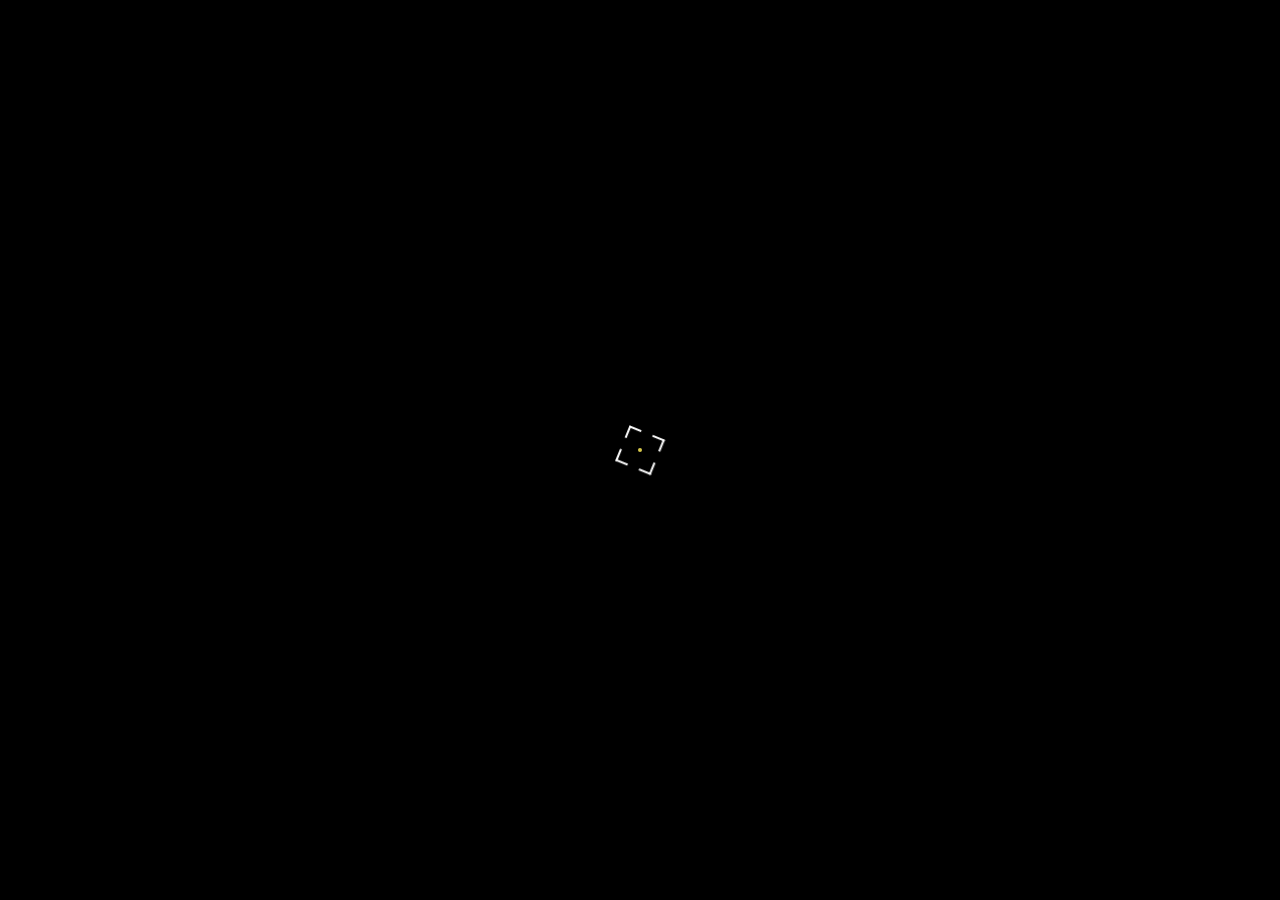
==== commit 54366eff: "DN 상대경로 절대경로 버그" ====
--- a/defence/index.html
+++ b/defence/index.html
@@ -79,7 +79,7 @@
   </header>
 
   <div class="app-screen" id="lobby-screen">
-    <a href="/index.html" style="
+    <a href="./index.html" style="
       position: fixed; left: 60px; bottom: 60px; z-index: 9999; font-size: 1.1rem;
       letter-spacing: 4px; font-weight: 400; color: rgb(255, 255, 255); text-decoration: none;
       font-family: 'Orbitron', 'Pretendard', sans-serif; display: inline-block;
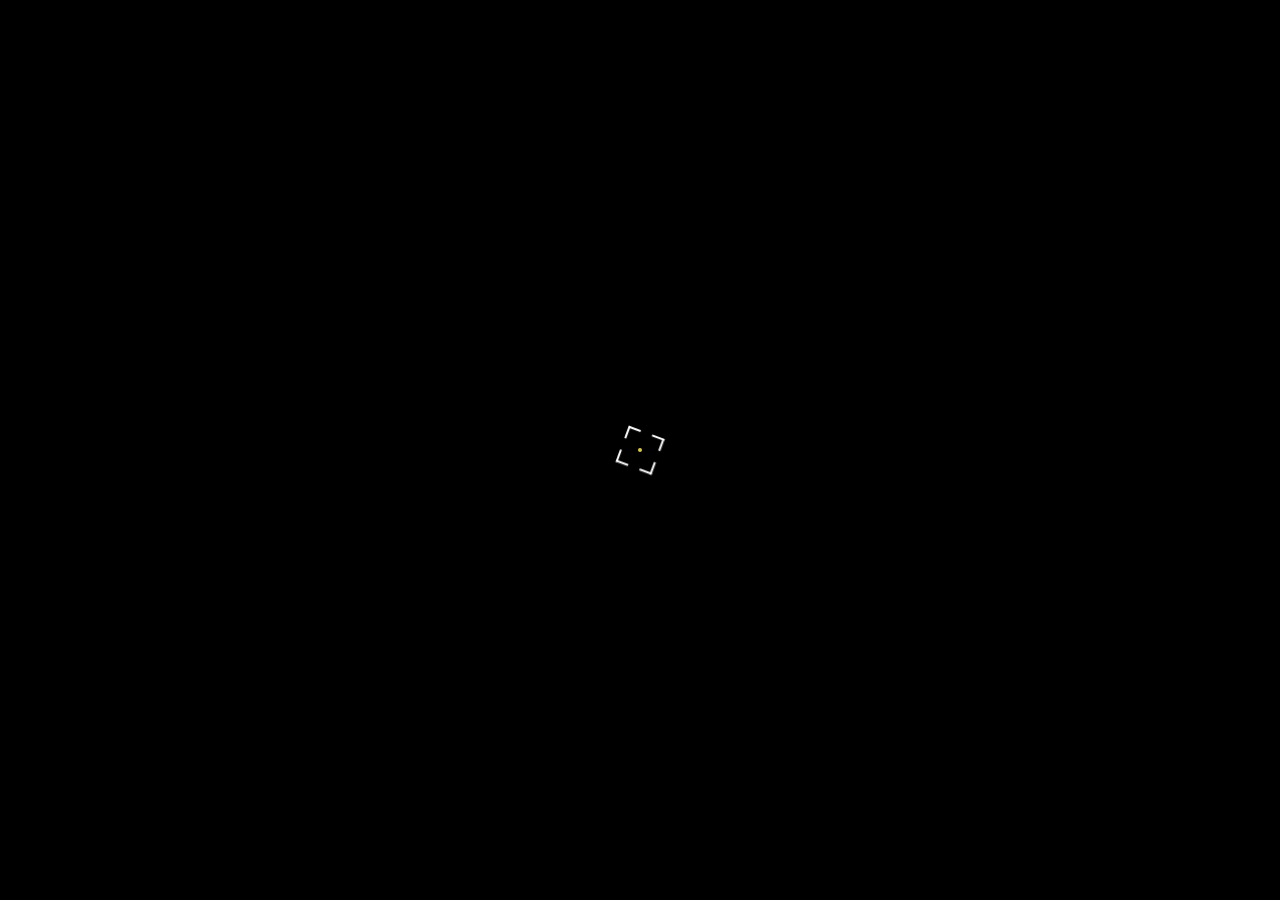
==== commit 0ecead37: "DN ...절대경로 재수정" ====
--- a/defence/index.html
+++ b/defence/index.html
@@ -79,7 +79,7 @@
   </header>
 
   <div class="app-screen" id="lobby-screen">
-    <a href="./index.html" style="
+    <a href="../index.html" style="
       position: fixed; left: 60px; bottom: 60px; z-index: 9999; font-size: 1.1rem;
       letter-spacing: 4px; font-weight: 400; color: rgb(255, 255, 255); text-decoration: none;
       font-family: 'Orbitron', 'Pretendard', sans-serif; display: inline-block;
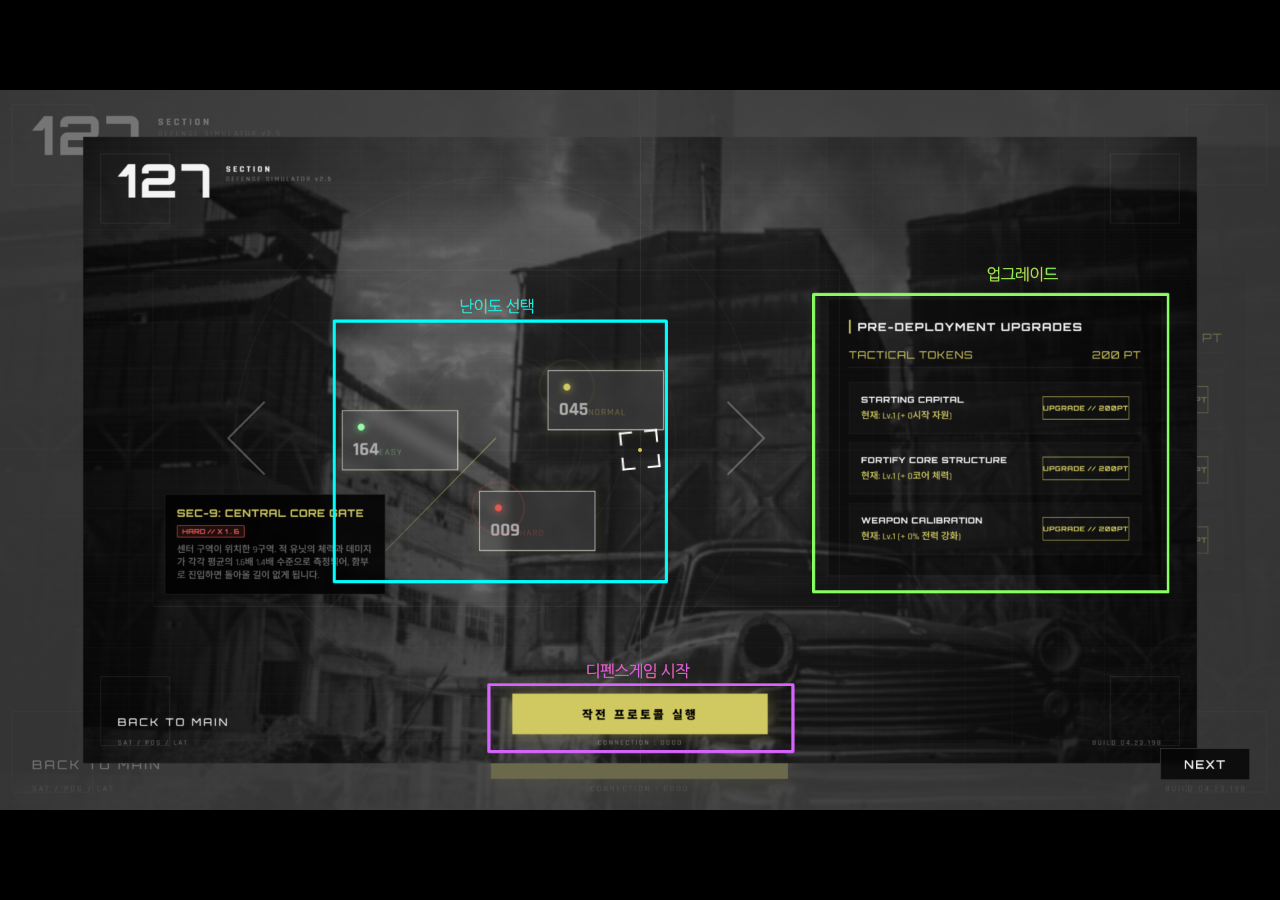
==== commit 26b4d285: "1.2 뽑기 횟수 밸런싱" ====
--- a/defence/index.html
+++ b/defence/index.html
@@ -3,7 +3,7 @@
 <head>
   <meta charset="UTF-8" />
   <meta name="viewport" content="width=device-width, initial-scale=1.0"/>
-  <title>127 SECTION // TACTICAL LINE DEFENSE SYSTEM</title>
+  <title>127 SECTION </title>
 
   <link rel="preconnect" href="https://fonts.googleapis.com">
   <link rel="preconnect" href="https://fonts.gstatic.com" crossorigin>
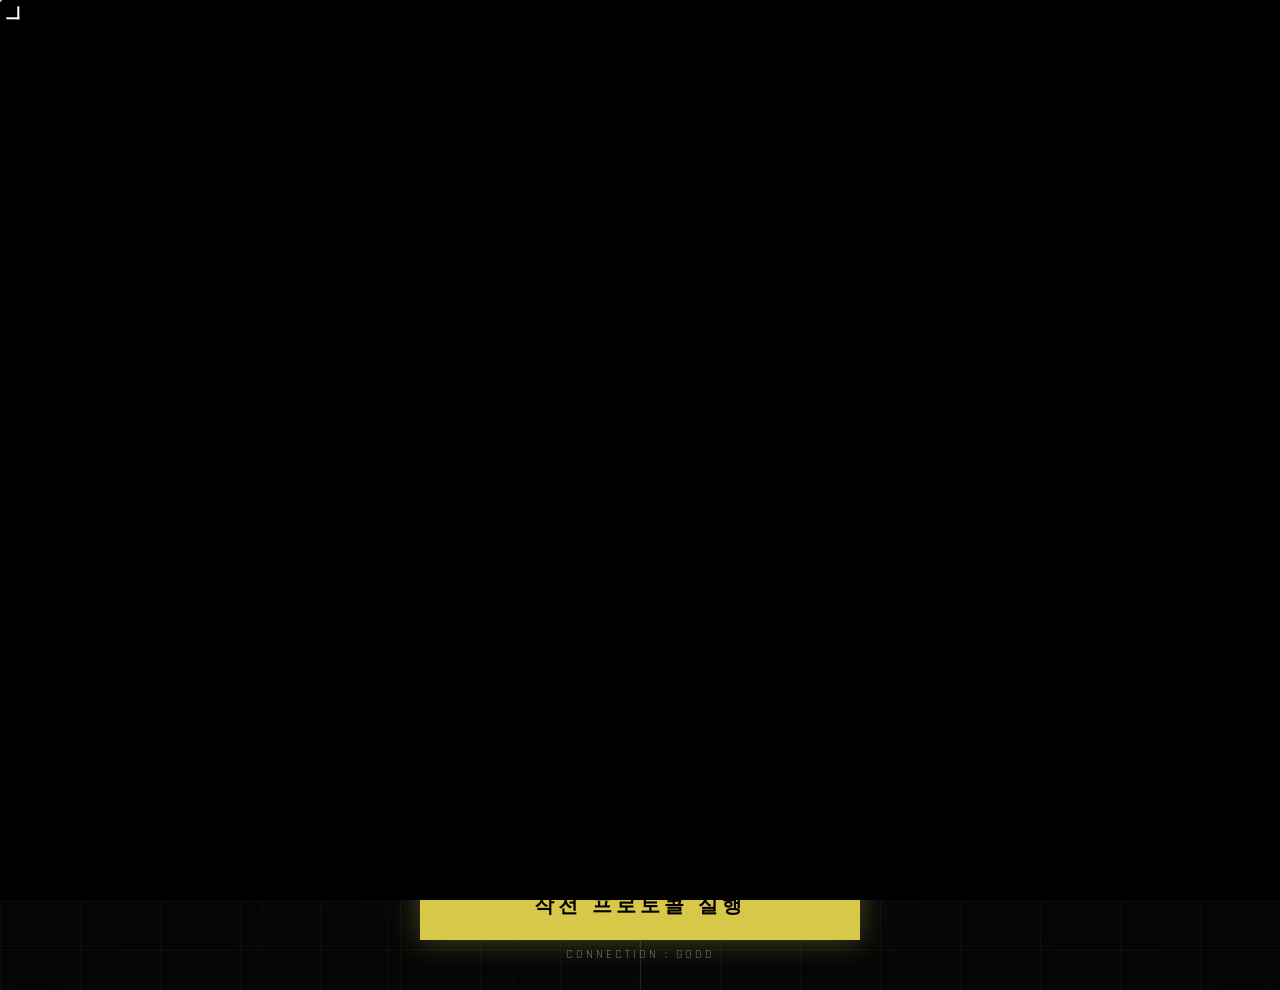
==== commit ce7b3dd3: "1.3 엔딩 창에서의 획득 유닛 표기 변경" ====
--- a/defence/index.html
+++ b/defence/index.html
@@ -181,7 +181,7 @@
       <div class="credits-stat-line"><span>파괴된 아군 유닛 수</span><span id="cs-ally">0</span></div>
       <div class="credits-stat-line"><span>박살낸 적군 매트릭스 수</span><span id="cs-enemy">0</span></div>
       <div class="credits-stat-line"><span>총 소모 크레딧</span><span id="cs-cred">$0</span></div>
-      <div class="credits-stat-line"><span>소환된 개체 등급 비율</span><span id="cs-units">SSR 0 / SR 0 / R 0</span></div>
+      <div class="credits-stat-line"><span>소환된 유닛 수</span><span id="cs-units">SSR 0 / SR 0 / R 0</span></div>
     </div>
     <div class="credits-actions">
       <button class="credits-btn cursor-target" onclick="continuePlaying()">이어서 플레이하기</button>
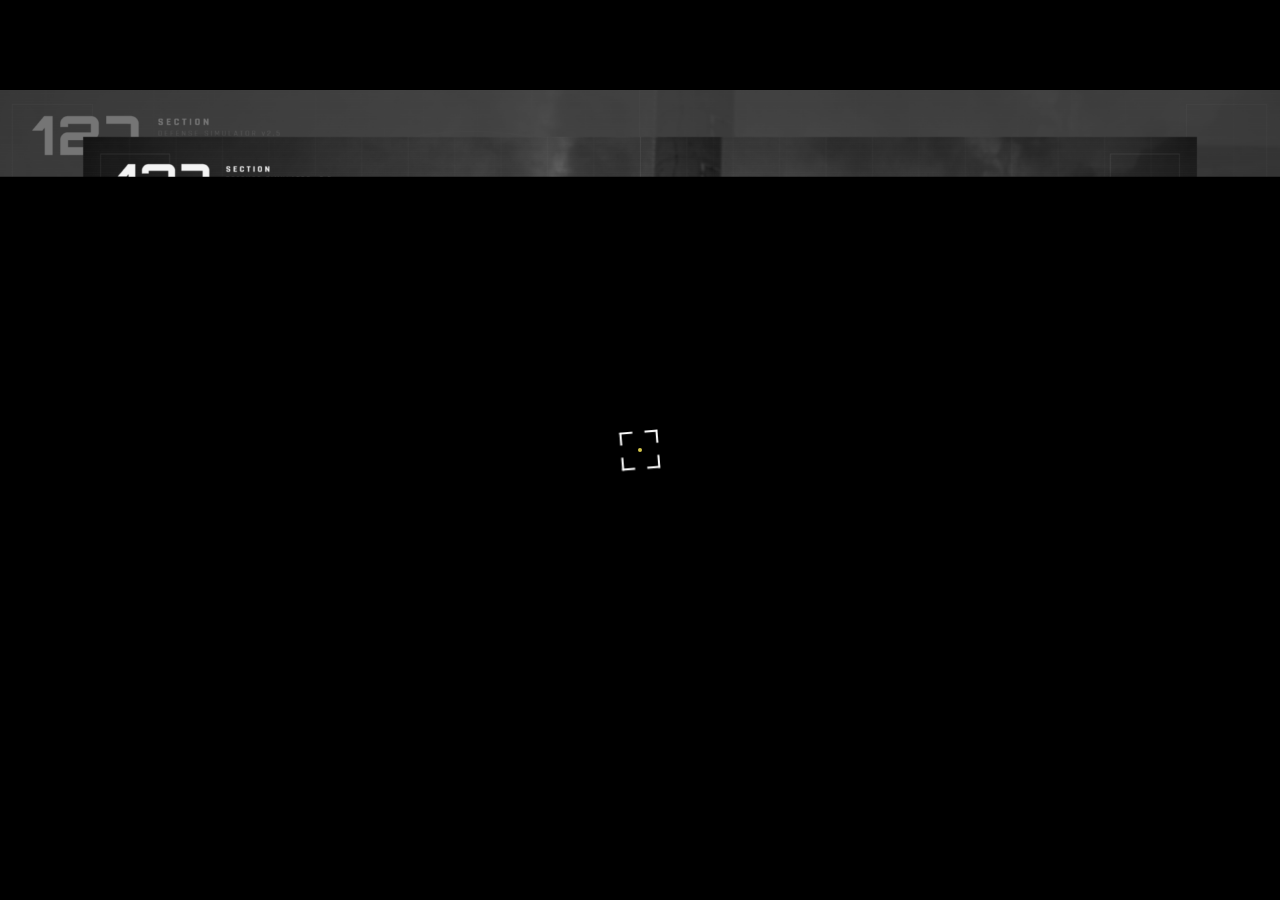
==== commit d9e085c0: "1.5 코스트의 소모와 표기가 어긋나던 점 개선" ====
--- a/defence/index.html
+++ b/defence/index.html
@@ -160,9 +160,9 @@
           <div class="unit-spawn-card"><button class="spawn-btn cursor-target" onclick="spawnUnit('moondae')" id="btn-moondae"><span class="unit-name">MOONDAE</span><span class="cost">$120</span></button><div class="unit-desc">아군 전체<br>기동 속도 보조</div></div>
           <div class="unit-spawn-card"><button class="spawn-btn cursor-target" onclick="spawnUnit('ahyeon')" id="btn-ahyeon"><span class="unit-name">AHYEON</span><span class="cost">$140</span></button><div class="unit-desc">적 밀어내기<br>& 위급 아군 회복</div></div>
           <div class="unit-spawn-card"><button class="spawn-btn cursor-target" onclick="spawnUnit('bigsejin')" id="btn-bigsejin"><span class="unit-name">BIGSEJIN</span><span class="cost">$250</span></button><div class="unit-desc">강력 넉백<br>어그로 특화 탱커</div></div>
-          <div class="unit-spawn-card"><button class="spawn-btn cursor-target" onclick="spawnUnit('minisejin')" id="btn-minisejin"><span class="unit-name">MINISEJIN</span><span class="cost">$180</span></button><div class="unit-desc">아군 공+35% 및<br>받은 피해 10% 반사</div></div>
+          <div class="unit-spawn-card"><button class="spawn-btn cursor-target" onclick="spawnUnit('minisejin')" id="btn-minisejin"><span class="unit-name">MINISEJIN</span><span class="cost">$190</span></button><div class="unit-desc">아군 공+35% 및<br>받은 피해 10% 반사</div></div>
           <div class="unit-spawn-card"><button class="spawn-btn cursor-target" onclick="spawnUnit('chongwoo')" id="btn-chongwoo"><span class="unit-name">CHONGWOO</span><span class="cost">$220</span></button><div class="unit-desc">기지 방어 및<br>장거리 관통 저격</div></div>
-          <div class="unit-spawn-card"><button class="spawn-btn cursor-target" onclick="spawnUnit('rabin')" id="btn-rabin"><span class="unit-name">RABIN</span><span class="cost">$190</span></button><div class="unit-desc">초근접 적군<br>강력한 한방 타격</div></div>
+          <div class="unit-spawn-card"><button class="spawn-btn cursor-target" onclick="spawnUnit('rabin')" id="btn-rabin"><span class="unit-name">RABIN</span><span class="cost">$180</span></button><div class="unit-desc">초근접 적군<br>강력한 한방 타격</div></div>
           <div class="unit-spawn-card"><button class="spawn-btn cursor-target" onclick="spawnUnit('eugyin')" id="btn-eugyin"><span class="unit-name">EUGYIN</span><span class="cost">$200</span></button><div class="unit-desc">공격 시 광역<br>지속 도트 피해</div></div>
         </div>
       </main>
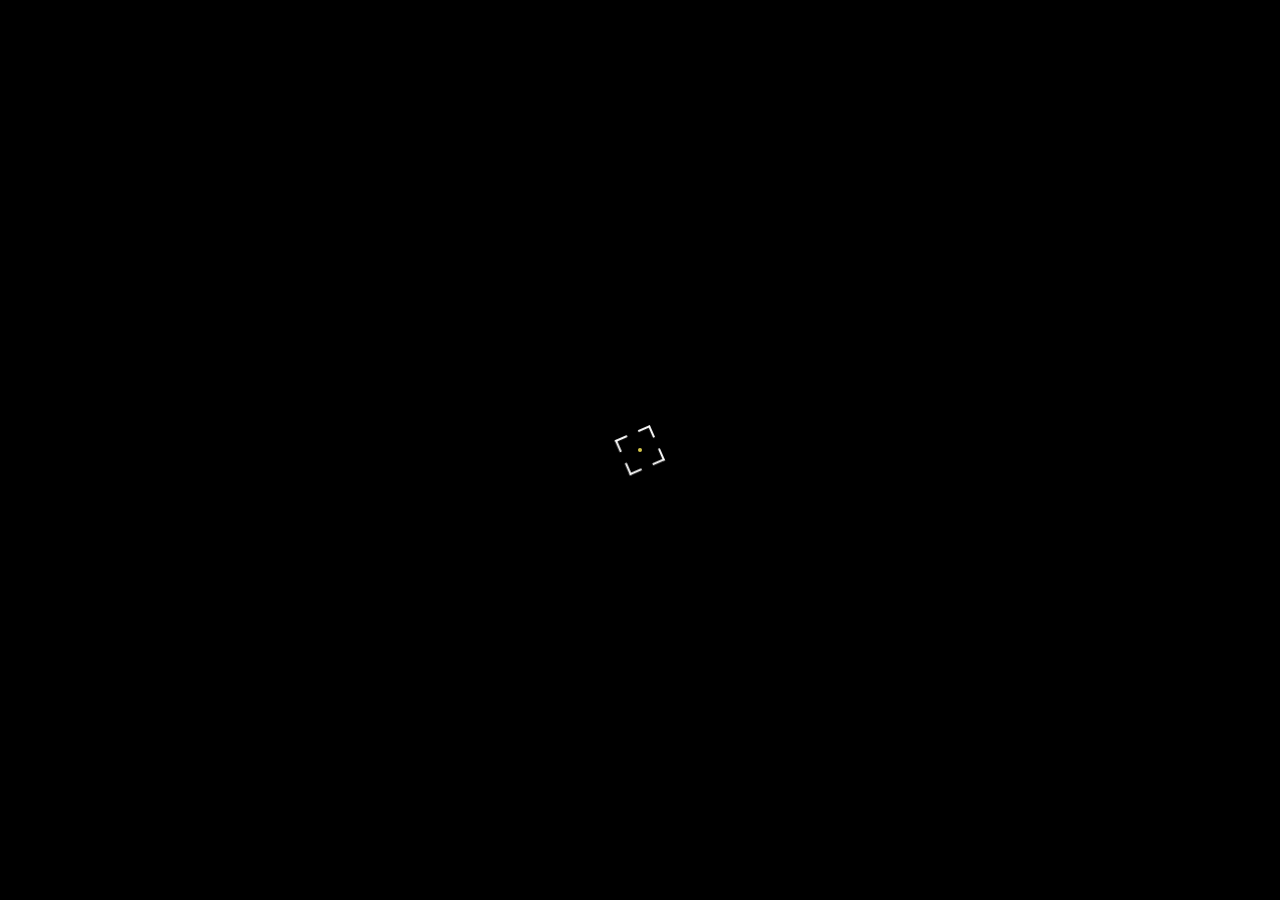
==== commit 035b4446: "1.6 각종 오탈자 수정" ====
--- a/defence/index.html
+++ b/defence/index.html
@@ -160,10 +160,10 @@
           <div class="unit-spawn-card"><button class="spawn-btn cursor-target" onclick="spawnUnit('moondae')" id="btn-moondae"><span class="unit-name">MOONDAE</span><span class="cost">$120</span></button><div class="unit-desc">아군 전체<br>기동 속도 보조</div></div>
           <div class="unit-spawn-card"><button class="spawn-btn cursor-target" onclick="spawnUnit('ahyeon')" id="btn-ahyeon"><span class="unit-name">AHYEON</span><span class="cost">$140</span></button><div class="unit-desc">적 밀어내기<br>& 위급 아군 회복</div></div>
           <div class="unit-spawn-card"><button class="spawn-btn cursor-target" onclick="spawnUnit('bigsejin')" id="btn-bigsejin"><span class="unit-name">BIGSEJIN</span><span class="cost">$250</span></button><div class="unit-desc">강력 넉백<br>어그로 특화 탱커</div></div>
-          <div class="unit-spawn-card"><button class="spawn-btn cursor-target" onclick="spawnUnit('minisejin')" id="btn-minisejin"><span class="unit-name">MINISEJIN</span><span class="cost">$190</span></button><div class="unit-desc">아군 공+35% 및<br>받은 피해 10% 반사</div></div>
-          <div class="unit-spawn-card"><button class="spawn-btn cursor-target" onclick="spawnUnit('chongwoo')" id="btn-chongwoo"><span class="unit-name">CHONGWOO</span><span class="cost">$220</span></button><div class="unit-desc">기지 방어 및<br>장거리 관통 저격</div></div>
-          <div class="unit-spawn-card"><button class="spawn-btn cursor-target" onclick="spawnUnit('rabin')" id="btn-rabin"><span class="unit-name">RABIN</span><span class="cost">$180</span></button><div class="unit-desc">초근접 적군<br>강력한 한방 타격</div></div>
-          <div class="unit-spawn-card"><button class="spawn-btn cursor-target" onclick="spawnUnit('eugyin')" id="btn-eugyin"><span class="unit-name">EUGYIN</span><span class="cost">$200</span></button><div class="unit-desc">공격 시 광역<br>지속 도트 피해</div></div>
+          <div class="unit-spawn-card"><button class="spawn-btn cursor-target" onclick="spawnUnit('minisejin')" id="btn-minisejin"><span class="unit-name">BEASEJIN</span><span class="cost">$190</span></button><div class="unit-desc">아군 공+35% 및<br>받은 피해 10% 반사</div></div>
+          <div class="unit-spawn-card"><button class="spawn-btn cursor-target" onclick="spawnUnit('chongwoo')" id="btn-chongwoo"><span class="unit-name">CHUNGWOO</span><span class="cost">$220</span></button><div class="unit-desc">기지 방어 및<br>장거리 관통 저격</div></div>
+          <div class="unit-spawn-card"><button class="spawn-btn cursor-target" onclick="spawnUnit('rabin')" id="btn-rabin"><span class="unit-name">RAEBIN</span><span class="cost">$180</span></button><div class="unit-desc">초근접 적군<br>강력한 한방 타격</div></div>
+          <div class="unit-spawn-card"><button class="spawn-btn cursor-target" onclick="spawnUnit('eugyin')" id="btn-eugyin"><span class="unit-name">EUGENE</span><span class="cost">$200</span></button><div class="unit-desc">공격 시 광역<br>지속 도트 피해</div></div>
         </div>
       </main>
     </div>
